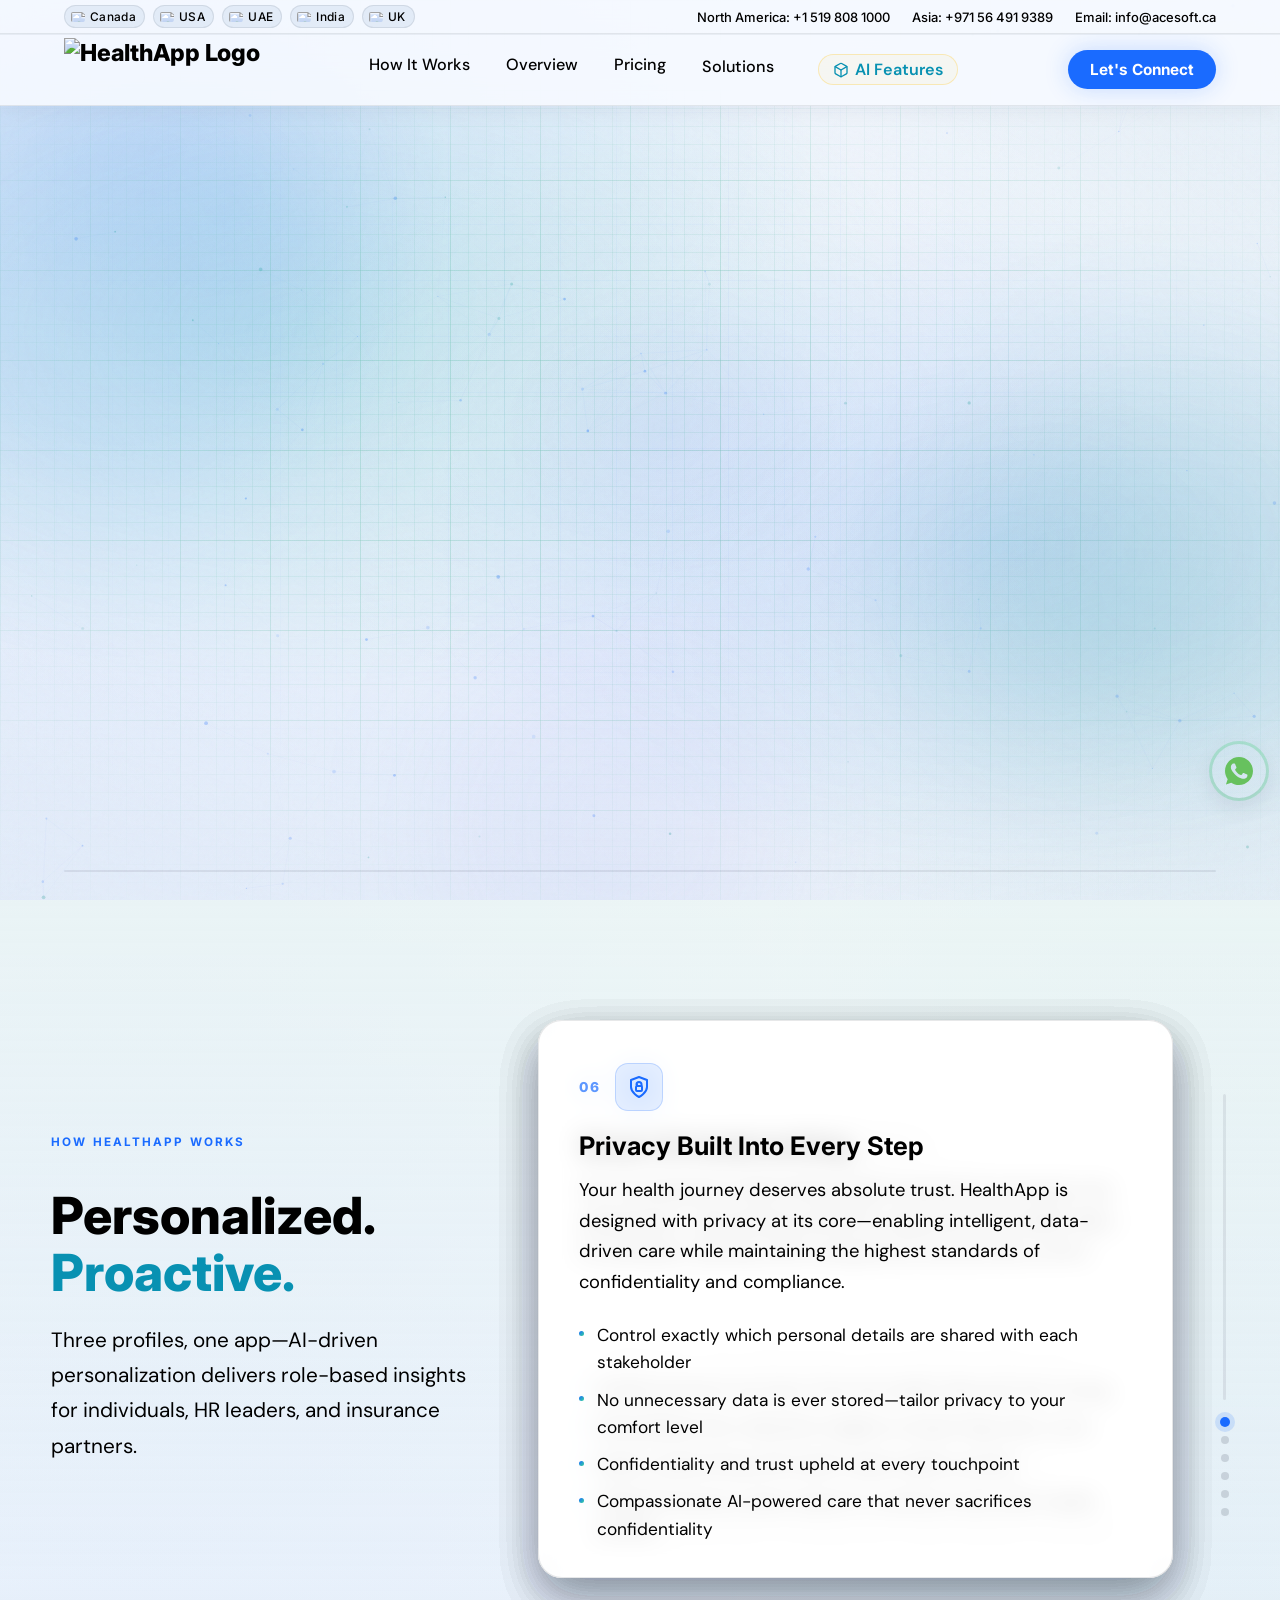
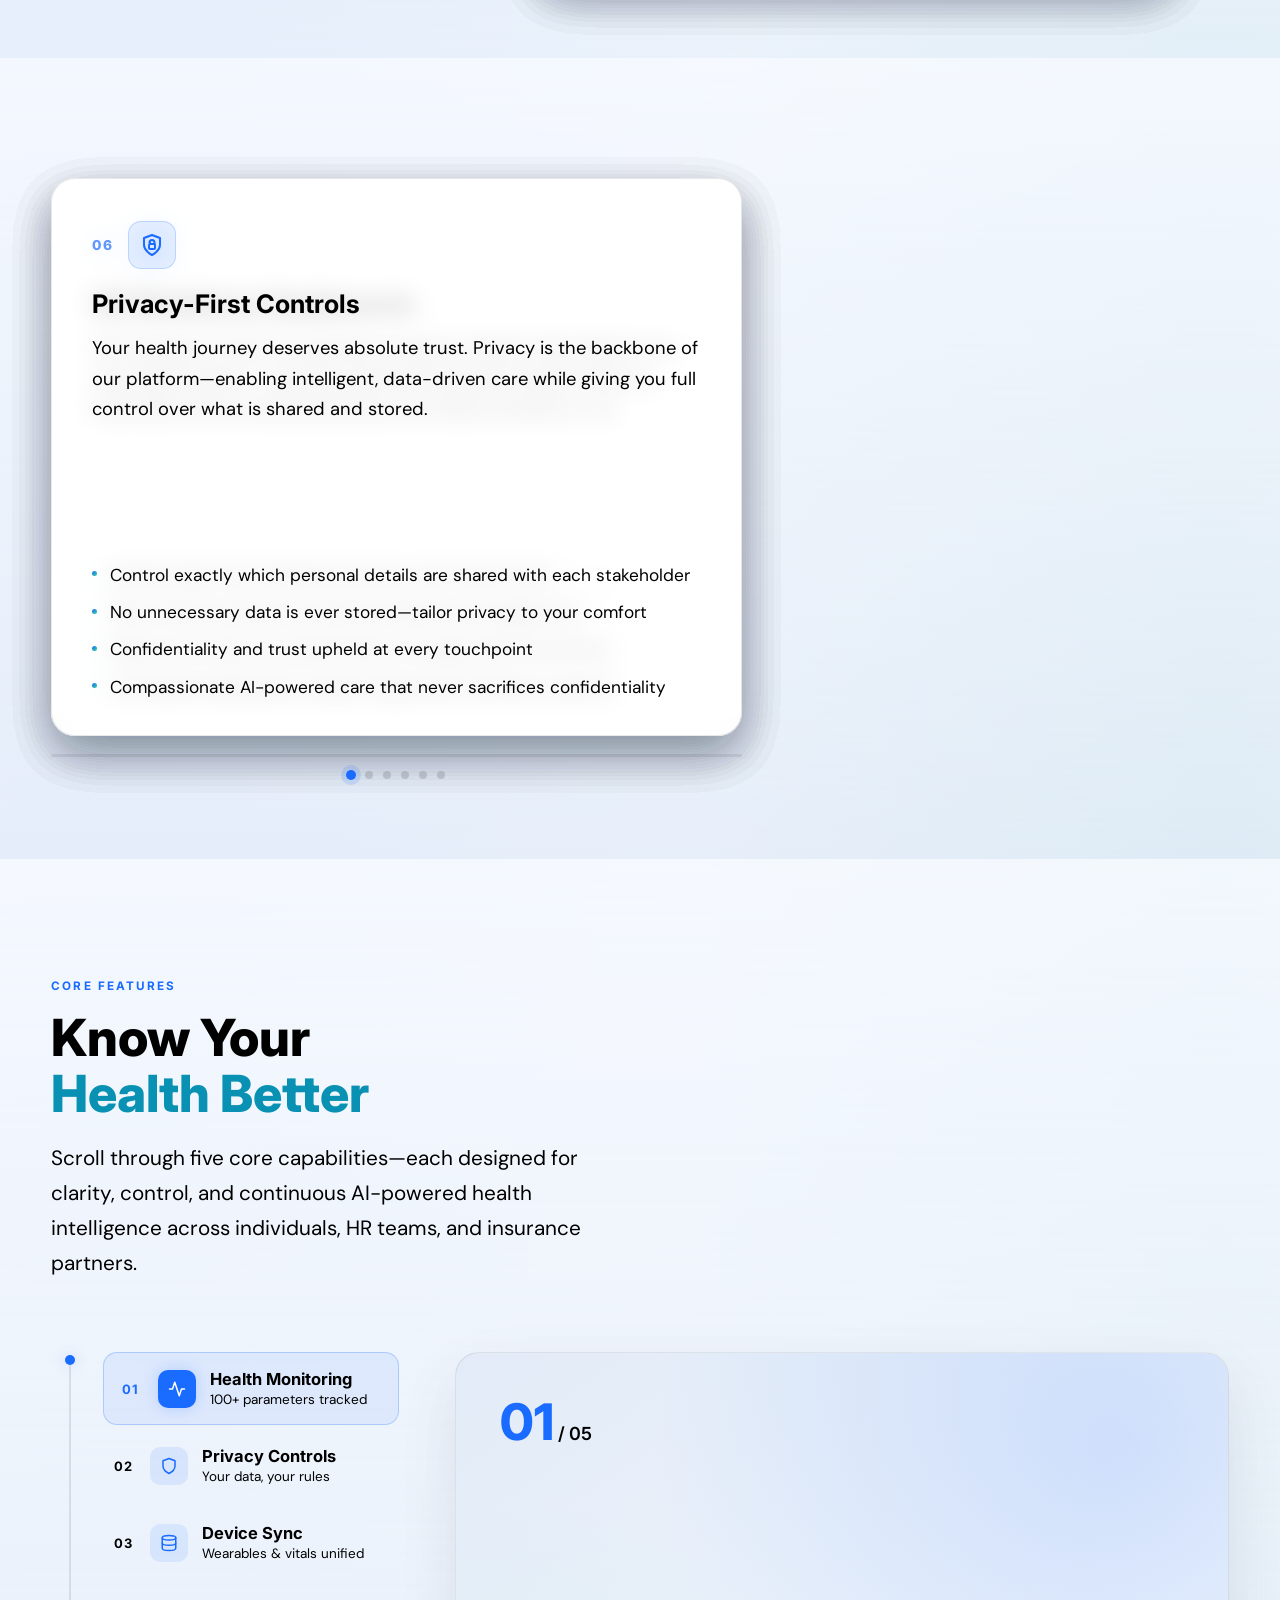
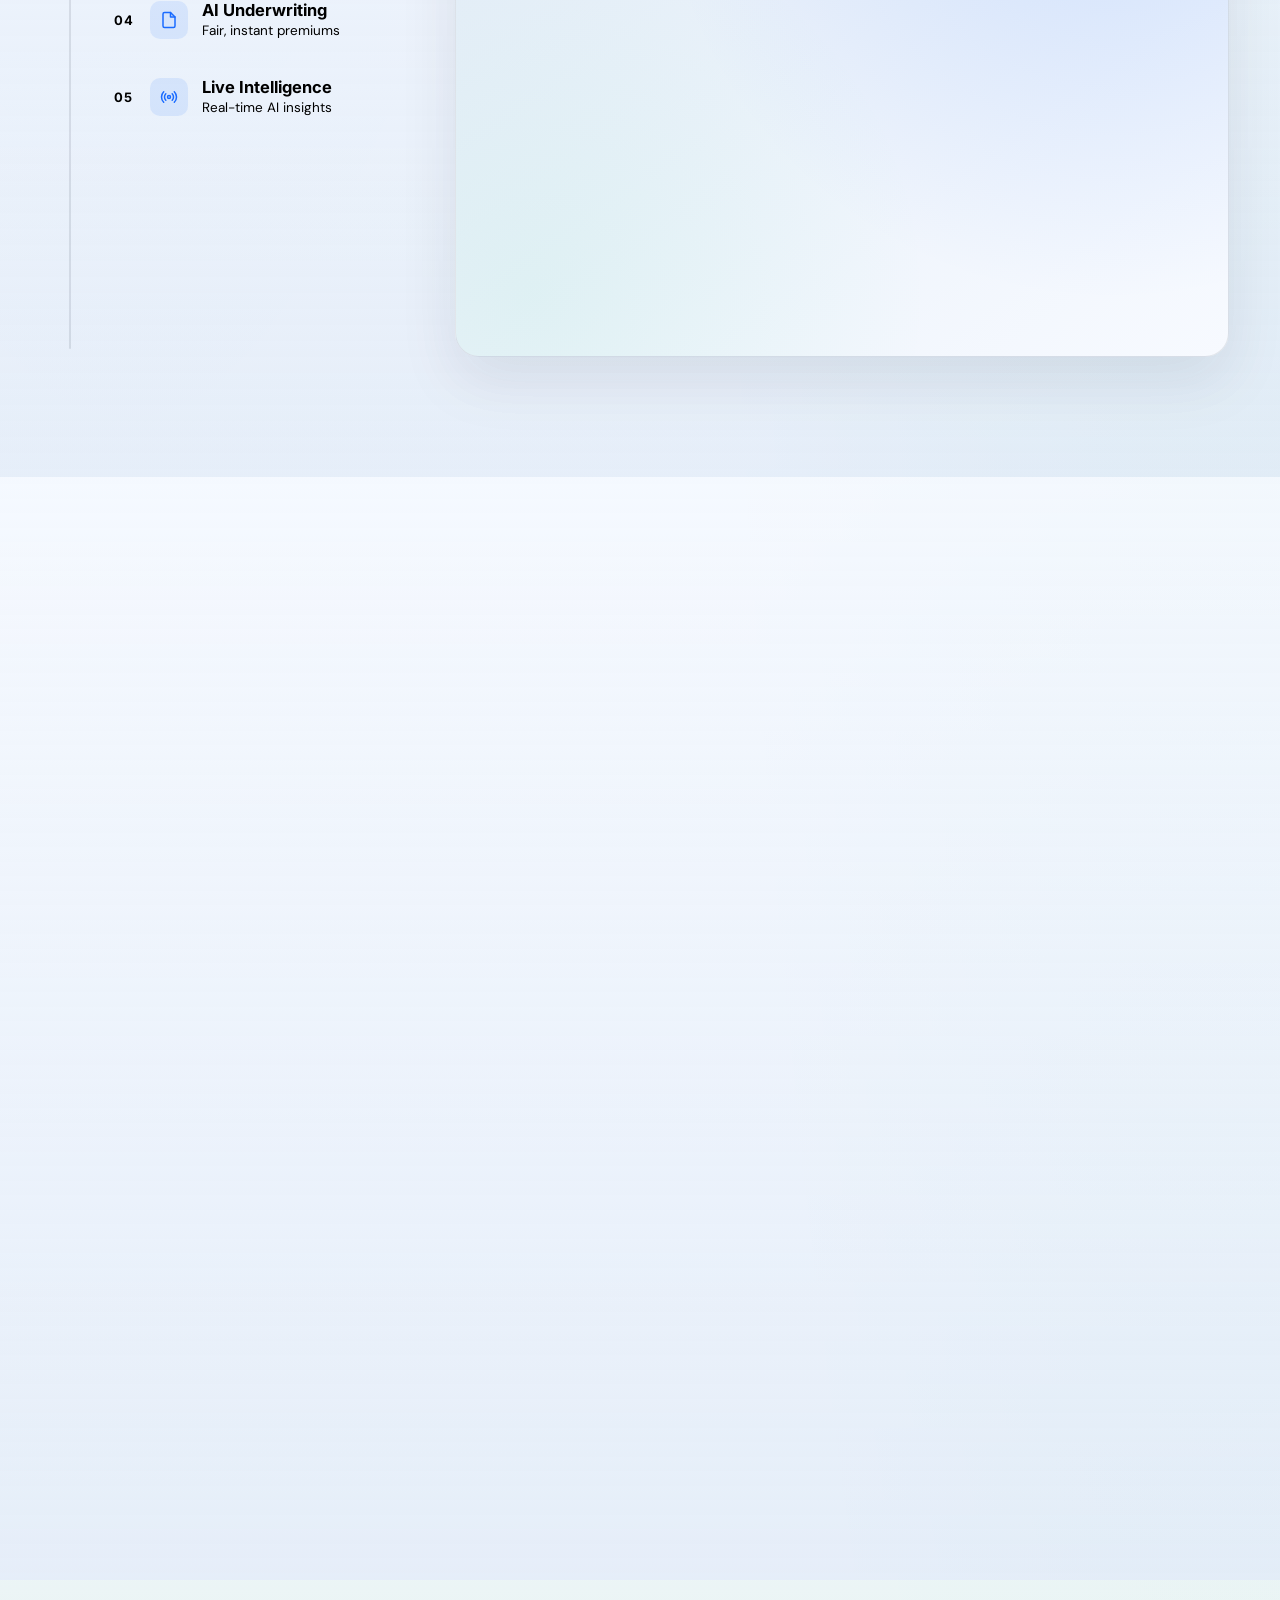
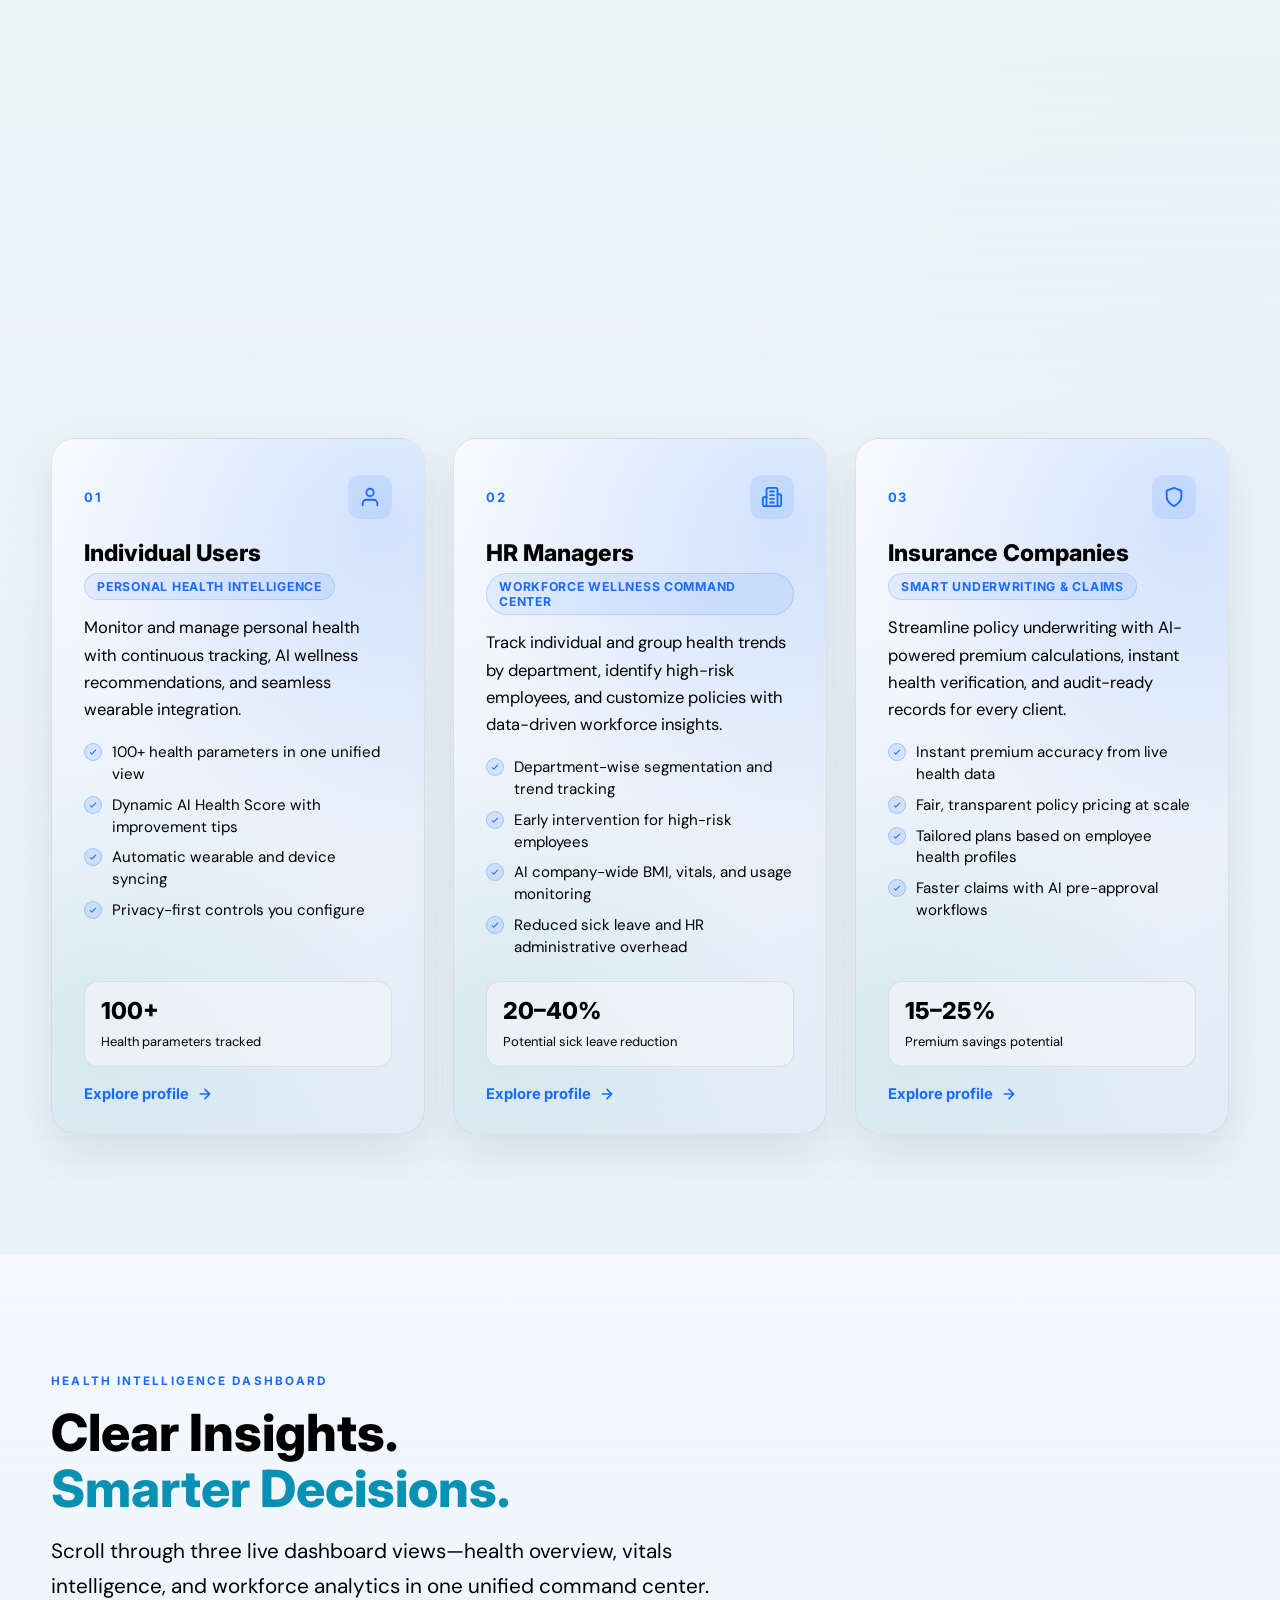
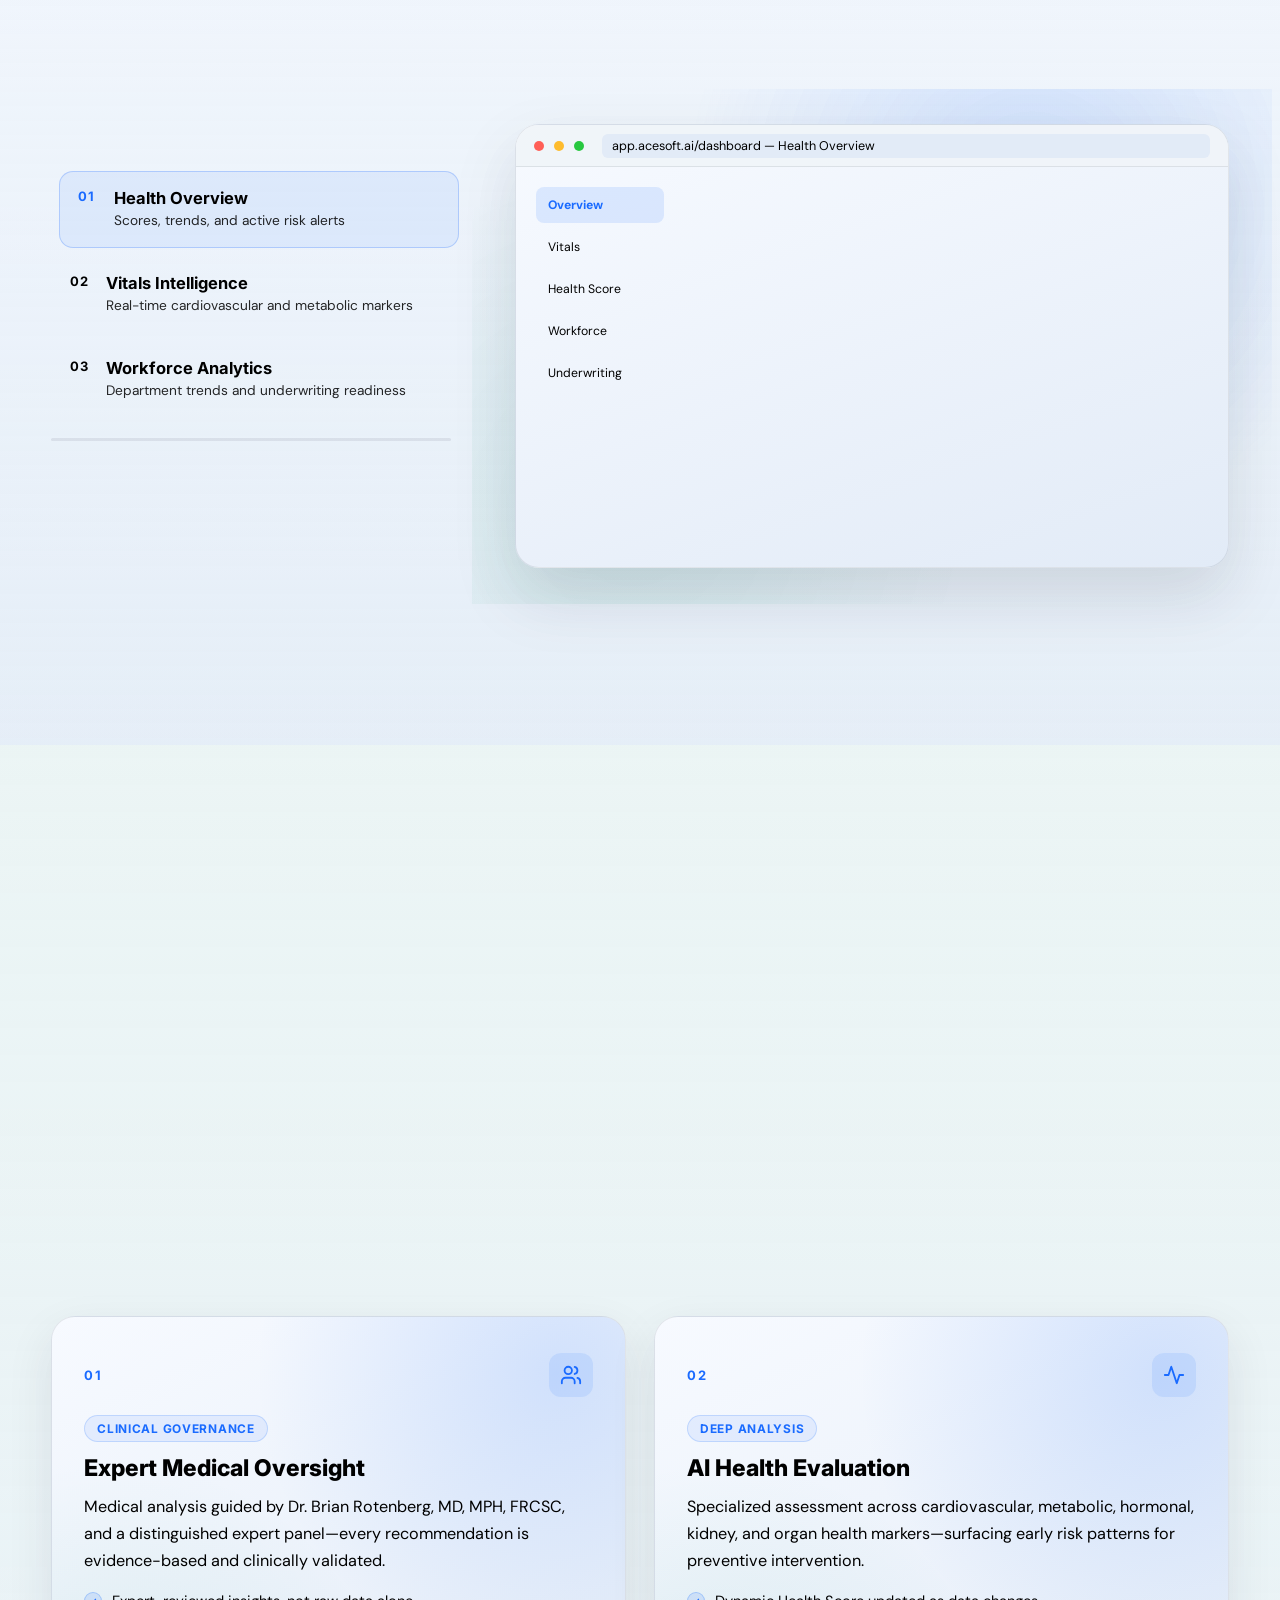
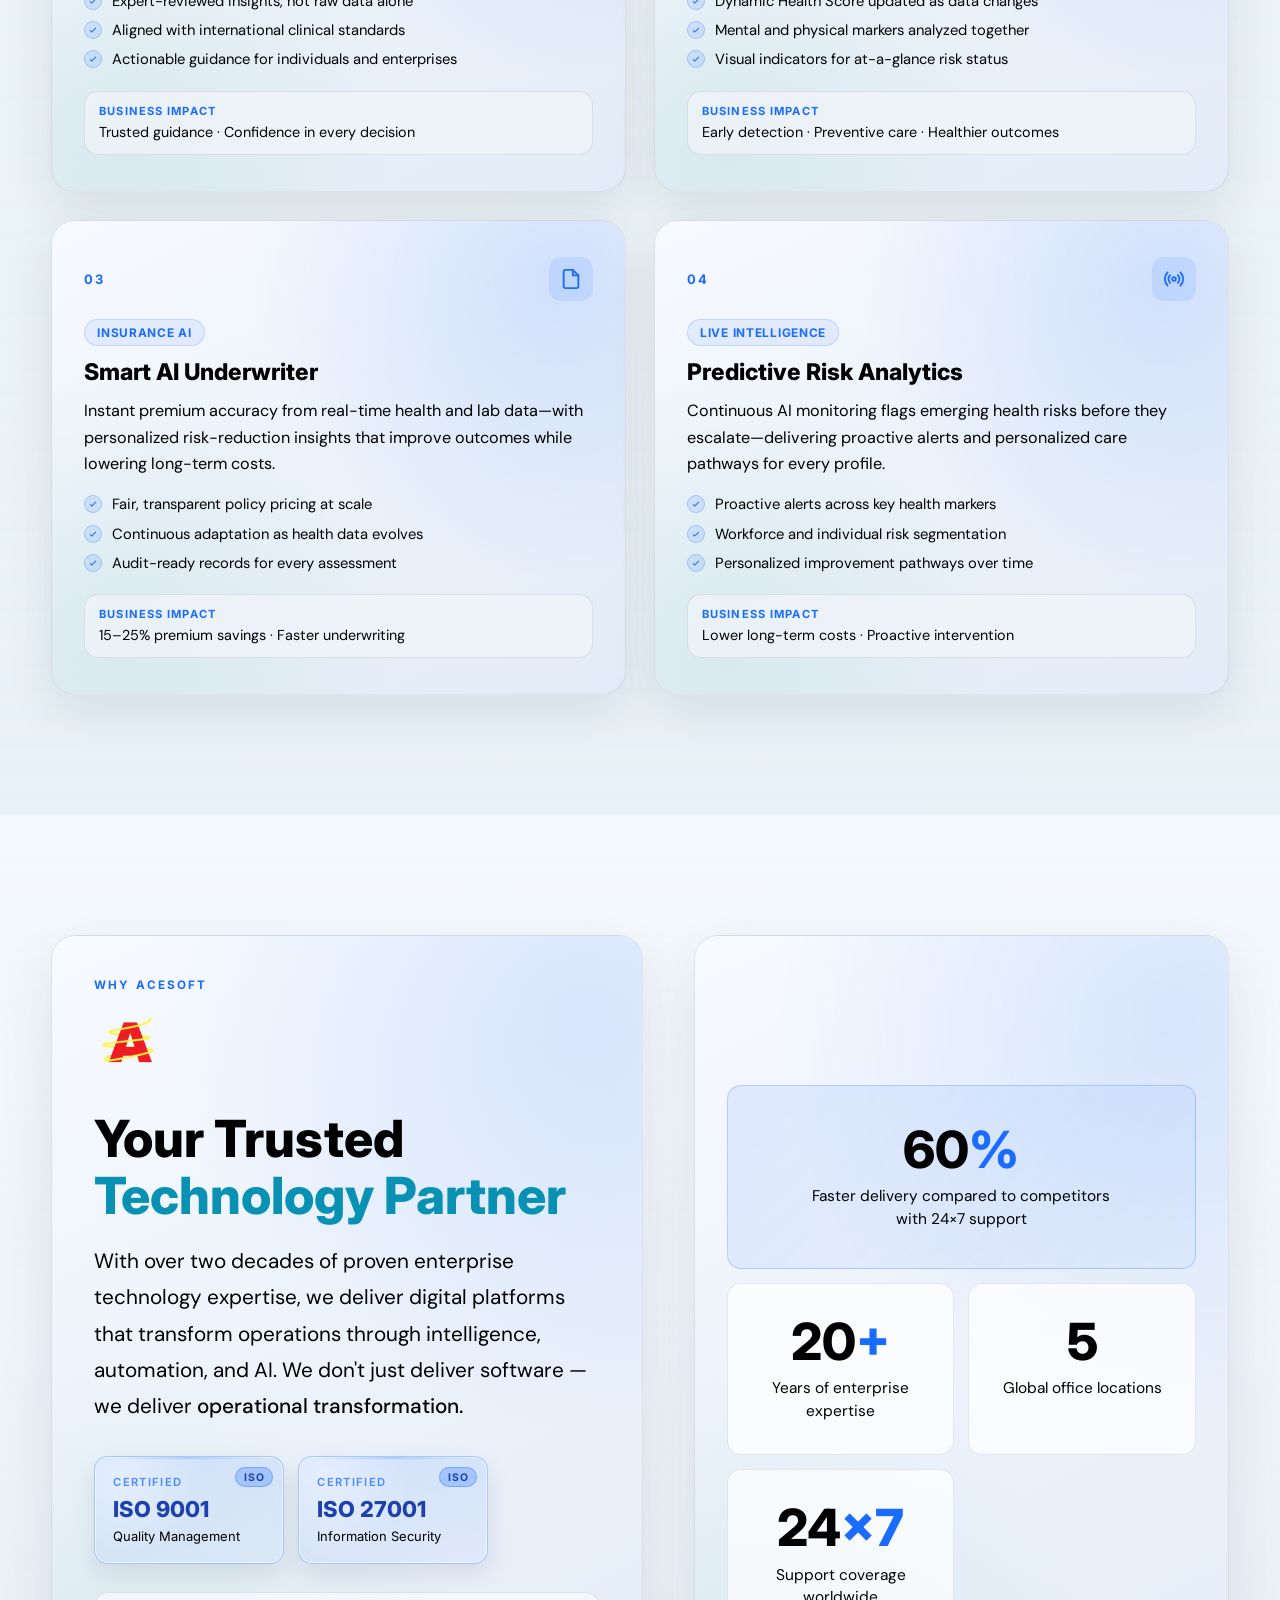
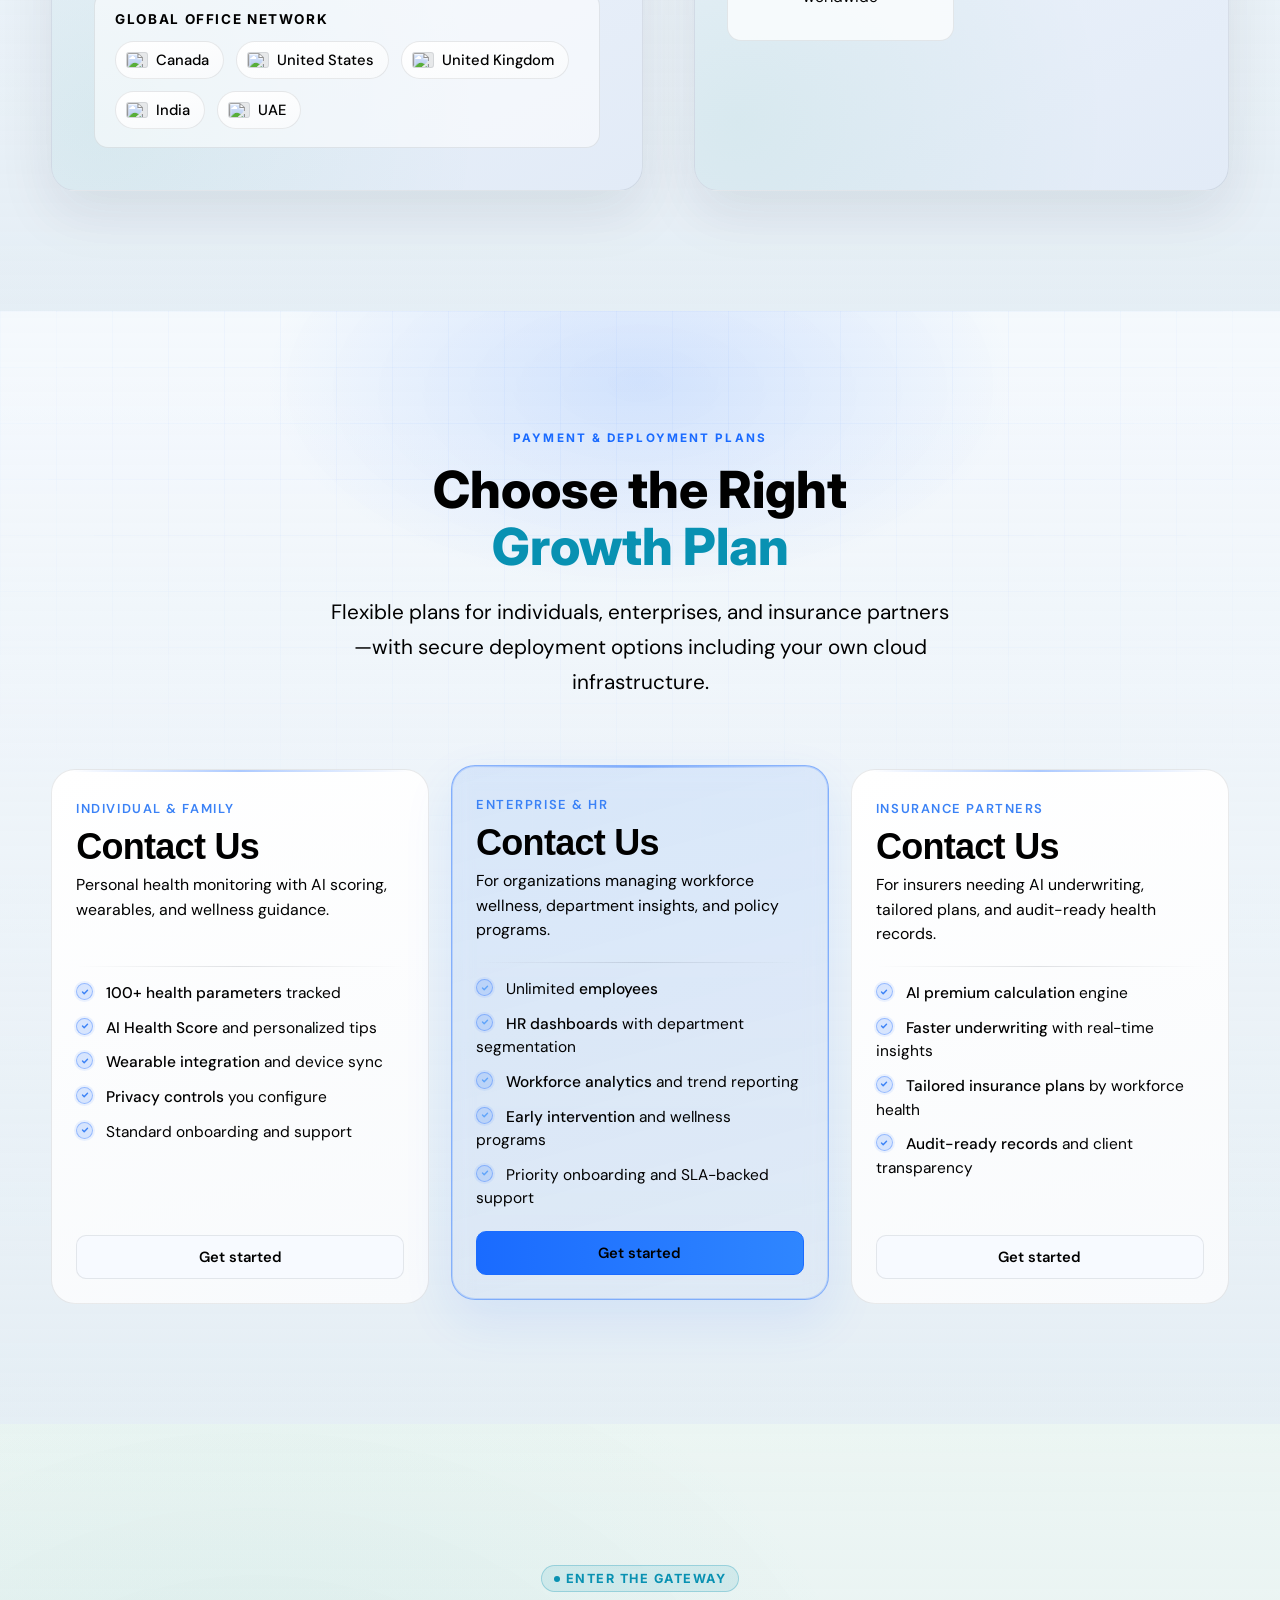
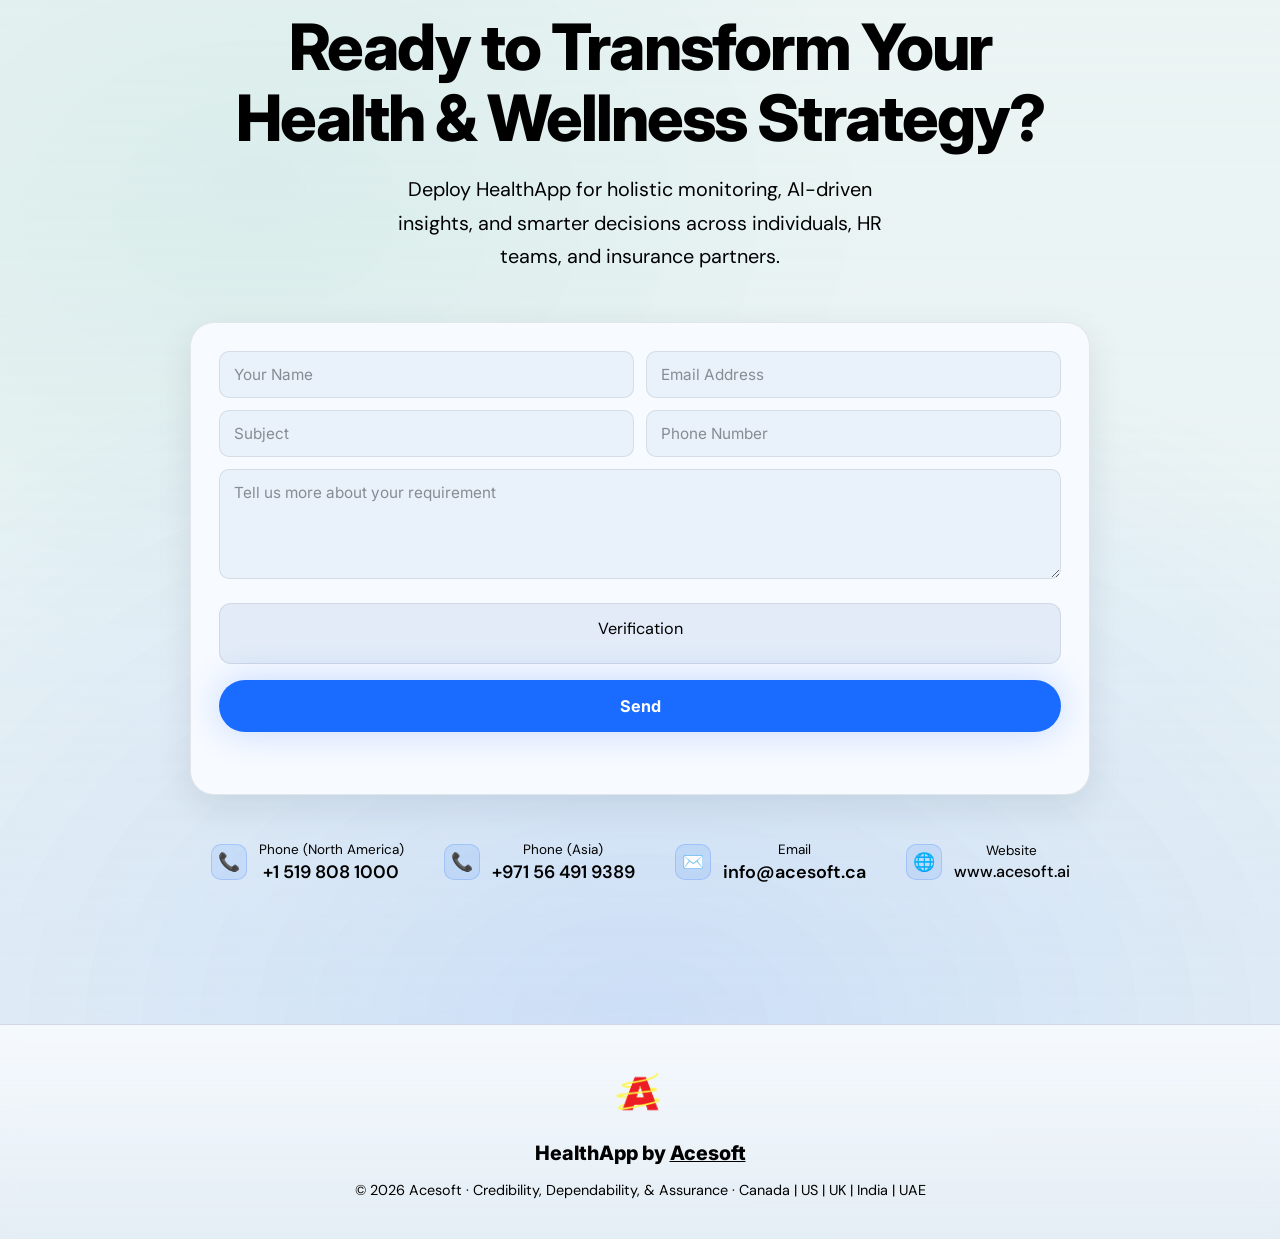
==== index.html @ 6895f34b "first push" ====
<!DOCTYPE html>
<html lang="en">

<head>
<meta name="viewport" content="width=device-width, initial-scale=1.0, maximum-scale=1.0, user-scalable=0">
<meta charset="utf-8">
    <title>HealthApp | AI-Powered Holistic Healthcare Platform</title>
    <meta name="description"
        content="HealthApp is an AI-powered holistic healthcare platform that tracks 100+ health factors, delivers personalized wellness insights, and supports individuals, HR teams, and insurance partners.">
    <meta name="keywords"
        content="HealthApp, AI health monitoring, workplace wellness, health score app, insurance underwriting AI, wearable health integration, HR health dashboards, holistic healthcare platform">
    <meta name="author" content="Acesoft">
    <meta name="robots" content="index, follow, max-image-preview:large, max-snippet:-1, max-video-preview:-1">
    <meta name="googlebot" content="index, follow">
    <meta name="application-name" content="HealthApp">
    <meta name="generator" content="Acesoft HealthApp Landing">
    <meta http-equiv="X-UA-Compatible" content="IE=edge">
    <meta name="referrer" content="strict-origin-when-cross-origin">
    <meta name="theme-color" content="#E9F1FB">
    <meta name="color-scheme" content="light">
    <meta name="apple-mobile-web-app-capable" content="yes">
    <meta name="apple-mobile-web-app-status-bar-style" content="default">
    <meta name="apple-mobile-web-app-title" content="HealthApp">

    <link rel="canonical" href="https://www.acesoft.ai">
    <link rel="alternate" hreflang="en-CA" href="https://www.acesoft.ai">
    <link rel="alternate" hreflang="en" href="https://www.acesoft.ai">
    <link rel="alternate" hreflang="x-default" href="https://www.acesoft.ai">
    <link rel="icon" href="./assets/healthapp.png" type="image/png">
    <link rel="shortcut icon" href="./assets/healthapp.png" type="image/png">

    <meta property="og:type" content="website">
    <meta property="og:title" content="HealthApp | Smarter Healthcare Powered by AI">
    <meta property="og:description"
        content="Innovative AI solutions for holistic healthcare—personal monitoring, workforce wellness, and intelligent insurance underwriting in one platform.">
    <meta property="og:url" content="https://www.acesoft.ai">
    <meta property="og:site_name" content="Acesoft">
    <meta property="og:locale" content="en_US">
    <meta property="og:image" content="https://www.acesoft.ai/assets/healthapp.png">
    <meta property="og:image:secure_url" content="https://www.acesoft.ai/assets/healthapp.png">
    <meta property="og:image:width" content="1200">
    <meta property="og:image:height" content="630">
    <meta property="og:image:alt" content="HealthApp - AI holistic healthcare by Acesoft">

    <meta name="twitter:card" content="summary_large_image">
    <meta name="twitter:title" content="HealthApp | Smarter Healthcare Powered by AI">
    <meta name="twitter:description"
        content="Track 100+ health factors, get AI health scores, and connect wearables for personalized wellness and smarter insurance insights.">
    <meta name="twitter:image" content="https://www.acesoft.ai/assets/healthapp.png">
    <meta name="twitter:image:alt" content="HealthApp - AI holistic healthcare by Acesoft">

    <script type="application/ld+json">
        {
            "@context": "https://schema.org",
            "@graph": [
                {
                    "@type": "Organization",
                    "@id": "https://www.acesoft.ai#organization",
                    "name": "Acesoft",
                    "url": "https://acesoft.ca/",
                    "logo": {
                        "@type": "ImageObject",
                        "url": "https://www.acesoft.ai/assets/healthapp.png"
                    },
                    "email": "info@acesoft.ca",
                    "telephone": "+1-519-808-1000",
                    "sameAs": [
                        "https://acesoft.ca/",
                        "https://www.acesoft.ai"
                    ]
                },
                {
                    "@type": "WebSite",
                    "@id": "https://www.acesoft.ai#website",
                    "url": "https://www.acesoft.ai",
                    "name": "Acesoft",
                    "publisher": {
                        "@id": "https://www.acesoft.ai#organization"
                    },
                    "inLanguage": "en"
                },
                {
                    "@type": "WebPage",
                    "@id": "https://www.acesoft.ai#webpage",
                    "url": "https://www.acesoft.ai",
                    "name": "HealthApp | AI-Powered Holistic Healthcare by Acesoft",
                    "description": "HealthApp is an AI-powered holistic healthcare platform for personal health monitoring, workforce wellness, and intelligent insurance underwriting.",
                    "isPartOf": {
                        "@id": "https://www.acesoft.ai#website"
                    },
                    "about": {
                        "@id": "https://www.acesoft.ai#HealthApp"
                    },
                    "primaryImageOfPage": {
                        "@type": "ImageObject",
                        "url": "https://www.acesoft.ai/assets/healthapp.png"
                    },
                    "inLanguage": "en"
                },
                {
                    "@type": "SoftwareApplication",
                    "@id": "https://www.acesoft.ai#HealthApp",
                    "name": "HealthApp",
                    "applicationCategory": "BusinessApplication",
                    "operatingSystem": "Web",
                    "description": "AI-powered holistic healthcare software with 100+ health parameters, AI health scoring, wearable integration, HR dashboards, and intelligent insurance underwriting.",
                    "url": "https://www.acesoft.ai",
                    "featureList": [
                        "100+ health parameters including vitals, lifestyle, and mental well-being",
                        "AI Health Score with personalized wellness recommendations",
                        "Smart AI underwriter for premium accuracy and risk reduction",
                        "HR dashboards with department-wise workforce health insights",
                        "Wearable and smart device integration",
                        "Privacy-first controls with configurable data sharing",
                        "Evidence-based medical analysis with expert oversight",
                        "Role-based access for individuals, HR managers, and insurance agents"
                    ],
                    "publisher": {
                        "@id": "https://www.acesoft.ai#organization"
                    },
                    "offers": {
                        "@type": "Offer",
                        "url": "https://www.acesoft.ai#pricing"
                    }
                },
                {
                    "@type": "Service",
                    "@id": "https://www.acesoft.ai#service",
                    "name": "Holistic health monitoring and AI-driven wellness",
                    "serviceType": "Digital Health and Workforce Wellness Services",
                    "provider": {
                        "@id": "https://www.acesoft.ai#organization"
                    },
                    "areaServed": [
                        {
                            "@type": "Country",
                            "name": "Canada"
                        },
                        {
                            "@type": "Country",
                            "name": "United States"
                        },
                        {
                            "@type": "Country",
                            "name": "United Arab Emirates"
                        },
                        {
                            "@type": "Country",
                            "name": "India"
                        },
                        {
                            "@type": "Country",
                            "name": "United Kingdom"
                        }
                    ]
                }
            ]
        }
    </script>
    <!-- Google tag (gtag.js) -->
<script async src="https://www.googletagmanager.com/gtag/js?id=G-P8JSS6WB04"></script>
<script>
  window.dataLayer = window.dataLayer || [];
  function gtag(){dataLayer.push(arguments);}
  gtag('js', new Date());

  gtag('config', 'G-P8JSS6WB04');
</script>
    <link rel="preconnect" href="https://fonts.googleapis.com">
    <link rel="preconnect" href="https://fonts.gstatic.com" crossorigin>
    <link
        href="https://fonts.googleapis.com/css2?family=Inter:wght@400;500;600;700;800&family=DM+Sans:ital,wght@0,300;0,400;0,500;1,300&display=swap"
        rel="stylesheet">

        <script src="https://www.google.com/recaptcha/api.js" async defer></script>
        <link rel="stylesheet" href="style.css">
    <script>document.documentElement.classList.add('js');</script>
</head>

<body>

    <!-- Canvas & ambient background -->
    <canvas id="bg"></canvas>
    <div class="site-ambient" aria-hidden="true">
        <span class="site-ambient__mesh"></span>
        <span class="site-ambient__grid"></span>
        <span class="site-ambient__orb site-ambient__orb--1"></span>
        <span class="site-ambient__orb site-ambient__orb--2"></span>
        <span class="site-ambient__orb site-ambient__orb--3"></span>
    </div>

    <!-- ─── Top Contact Bar ─────────────────────────────────────────────── -->
    <div class="top-contact-bar">
        <div class="top-contact-bar__inner">
            <div class="top-contact-bar__flags">
                <span class="top-contact-flag"><img src="https://flagcdn.com/w20/ca.png" alt="Canada flag"> Canada</span>
                <span class="top-contact-flag"><img src="https://flagcdn.com/w20/us.png" alt="USA flag"> USA</span>
                <span class="top-contact-flag"><img src="https://flagcdn.com/w20/ae.png" alt="UAE flag"> UAE</span>
                <span class="top-contact-flag"><img src="https://flagcdn.com/w20/in.png" alt="India flag"> India</span>
                <span class="top-contact-flag"><img src="https://flagcdn.com/w20/gb.png" alt="United Kingdom flag"> UK</span>
            </div>
            <div class="top-contact-bar__contacts">
                <span>North America: +1 519 808 1000</span>

                <span>Asia: +971 56 491 9389</span>
                <span>Email: info@acesoft.ca</span>
            </div>
        </div>
    </div>

    <!-- ─── Nav ───────────────────────────────────────────────────────────── -->
    <nav class="nav">
        <div class="nav__logo">
            <!-- <a href="https:////acesoft.ca/" target="_blank" rel="noopener noreferrer"> -->
                <img src="assets/healthapp.png" alt="HealthApp Logo"
                    style="height: 64px; width: auto; object-fit: contain;" />
            <!-- </a> -->
        </div>
        <button type="button" class="nav__toggle" aria-expanded="false" aria-controls="primaryNav" aria-label="Toggle navigation">
            <span></span>
            <span></span>
            <span></span>
        </button>
        <div class="nav__links" id="primaryNav">
            <a href="#solve">How It Works</a>
            <a href="#features"> Overview</a>
            <a href="#pricing">Pricing</a>
            <div class="nav__dropdown">
                <button type="button" class="nav__dropdown-toggle" aria-haspopup="true" aria-expanded="false">
                    Solutions
                </button>
                <div class="nav__dropdown-menu" role="menu">
                    <a href="industry-individual-users.html" role="menuitem">Individual Users</a>
                    <a href="industry-hr-managers.html" role="menuitem">HR Managers</a>
                    <a href="industry-insurance-companies.html" role="menuitem">Insurance Companies</a>
                </div>
            </div>
            <a href="#ai" class="nav__ai-btn">
                <svg viewBox="0 0 24 24" width="16" height="16" fill="none" stroke="var(--gold)" stroke-width="2" stroke-linecap="round" stroke-linejoin="round"><path d="M21 16V8a2 2 0 0 0-1-1.73l-7-4a2 2 0 0 0-2 0l-7 4A2 2 0 0 0 3 8v8a2 2 0 0 0 1 1.73l7 4a2 2 0 0 0 2 0l7-4A2 2 0 0 0 21 16z"></path><polyline points="3.27 6.96 12 12.01 20.73 6.96"></polyline><line x1="12" y1="22.08" x2="12" y2="12"></line></svg>
                AI Features
            </a>
        </div>
        <button class="nav__cta" onclick="document.getElementById('cta').scrollIntoView({behavior:'smooth'})">Let's
            Connect</button>
    </nav>

    <!-- ─── Hero ──────────────────────────────────────────────────────────── -->
    <section id="hero" class="hero-section" data-hero-pin>
        <div class="hero__bg-wrap" aria-hidden="true" data-hero-bg>
            <canvas id="hero-bg-canvas"></canvas>
            <div class="hero__bg-glow" data-hero-glow></div>
            <div class="hero__bg-ecg-grid" data-hero-grid></div>
            <div class="hero__bg-vignette" data-hero-vignette></div>
            <div class="hero__bg-noise"></div>
        </div>

        <div class="hero__scroll-progress" aria-hidden="true">
            <span class="hero__scroll-progress-bar" data-hero-progress></span>
        </div>

        <div class="container hero__container hero__container--center">
            <div class="hero__center" data-hero-content>
                <div class="hero__parallax" data-hero-parallax>
                <div class="hero__eyebrow-v2 hero__eyebrow-v2--center" data-hero-animate>
                    <span class="hero__eyebrow-brand">HealthApp</span>
                    <span class="hero__eyebrow-line" data-hero-line></span>
                    <span class="hero__eyebrow-tag">Wellness in Sync</span>
                </div>

                <h1 class="hero__title hero__title--center" data-hero-title>
                    <span class="hero__title-line" aria-hidden="true">
                        <span class="hero__word hero__title-lead" data-hero-word>Smarter</span>
                        <span class="hero__word" data-hero-word>Healthcare</span>
                    </span>
                    <span class="hero__title-line hero__title-line--gradient" aria-hidden="true">
                        <span class="hero__word hero__title-gradient" data-hero-word>Powered</span>
                        <span class="hero__word hero__title-gradient" data-hero-word>by</span>
                        <span class="hero__word hero__title-gradient" data-hero-word>AI</span>
                    </span>
                    <span class="sr-only">Smarter Healthcare Powered by AI</span>
                </h1>

                <p class="hero__subtitle hero__subtitle--center" data-hero-animate>
                    Track 100+ health factors, generate AI health scores, and deliver personalized care for
                    individuals, HR teams, and insurance partners—all in one ecosystem.
                </p>

                <div class="hero__metrics hero__metrics--center">
                    <div class="hero-metric" data-hero-metric>
                        <span class="hero-metric__value" data-count="100">100+</span>
                        <span class="hero-metric__label">Health Parameters</span>
                    </div>
                    <div class="hero-metric" data-hero-metric>
                        <span class="hero-metric__value">AI</span>
                        <span class="hero-metric__label">Health Score</span>
                    </div>
                    <div class="hero-metric" data-hero-metric>
                        <span class="hero-metric__value" id="heroBpm">72</span>
                        <span class="hero-metric__label">BPM Live</span>
                    </div>
                </div>

                <div class="hero__actions hero__actions--center">
                    <button class="btn-primary btn-shine" data-hero-cta
                        onclick="window.open('HealthApp.pdf','_blank')">
                        View Brochure
                        <svg width="16" height="16" viewBox="0 0 24 24" fill="none" stroke="currentColor" stroke-width="2.5">
                            <path d="M5 12h14M12 5l7 7-7 7" />
                        </svg>
                    </button>
                    <button class="btn-ghost btn-ghost--v2" data-hero-cta
                        onclick="window.open('https://drive.google.com/file/d/1VwF0CaOZejGkcMJqhL-NMcZHnC-nKyL8/view?usp=sharing','_blank')">
                        <svg width="15" height="15" viewBox="0 0 24 24" fill="none" stroke="currentColor" stroke-width="2">
                            <circle cx="12" cy="12" r="10" />
                            <path d="M10 8l6 4-6 4V8z" />
                        </svg>
                        Watch Video
                    </button>
                </div>

                <div class="hero__profiles hero__profiles--center" data-hero-animate>
                    <span class="hero__profiles-label">Built for</span>
                    <span class="hero-profile-pill" data-hero-pill><span>👤</span> Individuals</span>
                    <span class="hero-profile-pill" data-hero-pill><span>🏢</span> HR Managers</span>
                    <span class="hero-profile-pill" data-hero-pill><span>🛡️</span> Insurance</span>
                </div>

                <p class="hero__interact-hint" data-hero-animate>
                    <span class="hero__interact-dot"></span>
                    Move to shape the vitals flow · Click to send a pulse through the trace
                </p>
                </div>
            </div>
        </div>

        <div class="hero__scroll-cue" aria-hidden="true" data-hero-scroll-cue>
            <span class="hero__scroll-cue-text">Explore</span>
            <span class="hero__scroll-cue-track">
                <span class="hero__scroll-cue-dot"></span>
            </span>
        </div>
    </section>

    <!-- ─── Ticker ─────────────────────────────────────────────────────────── -->
    <!-- <div class="ticker-wrap">
        <div class="ticker" id="ticker">
            <div class="ticker__item">
                <img src="assets/clientlogo/docusign.png" alt="DocuSign" class="ticker__logo">
            </div>
            <div class="ticker__item">
                <img src="assets/clientlogo/honeywell.png" alt="Honeywell" class="ticker__logo">
            </div>
            <div class="ticker__item">
                <img src="assets/clientlogo/pointmobile.png" alt="Point Mobile" class="ticker__logo">
            </div>
            <div class="ticker__item">
                <img src="assets/clientlogo/Signeasy.png" alt="SignEasy" class="ticker__logo">
            </div>
            <div class="ticker__item">
                <img src="assets/clientlogo/zebra1.png" alt="Zebra" class="ticker__logo">
            </div>
            <div class="ticker__item">
                <img src="assets/clientlogo/docusign.png" alt="DocuSign" class="ticker__logo">
            </div>
            <div class="ticker__item">
                <img src="assets/clientlogo/honeywell.png" alt="Honeywell" class="ticker__logo">
            </div>
            <div class="ticker__item">
                <img src="assets/clientlogo/pointmobile.png" alt="Point Mobile" class="ticker__logo">
            </div>
            <div class="ticker__item">
                <img src="assets/clientlogo/Signeasy.png" alt="SignEasy" class="ticker__logo">
            </div>
            <div class="ticker__item">
                <img src="assets/clientlogo/zebra1.png" alt="Zebra" class="ticker__logo">
            </div>
            <div class="ticker__item">
                <img src="assets/clientlogo/docusign.png" alt="DocuSign" class="ticker__logo">
            </div>
            <div class="ticker__item">
                <img src="assets/clientlogo/honeywell.png" alt="Honeywell" class="ticker__logo">
            </div>
            <div class="ticker__item">
                <img src="assets/clientlogo/pointmobile.png" alt="Point Mobile" class="ticker__logo">
            </div>
            <div class="ticker__item">
                <img src="assets/clientlogo/Signeasy.png" alt="SignEasy" class="ticker__logo">
            </div>
            <div class="ticker__item">
                <img src="assets/clientlogo/docusign.png" alt="DocuSign" class="ticker__logo">
            </div>
            <div class="ticker__item">
                <img src="assets/clientlogo/honeywell.png" alt="Honeywell" class="ticker__logo">
            </div>
            <div class="ticker__item">
                <img src="assets/clientlogo/pointmobile.png" alt="Point Mobile" class="ticker__logo">
            </div>
            <div class="ticker__item">
                <img src="assets/clientlogo/Signeasy.png" alt="SignEasy" class="ticker__logo">
            </div>
            <div class="ticker__item">
                <img src="assets/clientlogo/zebra1.png" alt="Zebra" class="ticker__logo">
            </div>
        </div>
    </div> -->

    <!-- ─── How It Solves ─────────────────────────────────────────────────── -->
    <section id="solve">
        <div class="container">
            <div class="solve__layout" data-solve-layout>
                <div class="solve__header reveal" data-solve-header>
                    <span class="section-label">How HealthApp Works</span>
                    <h2 class="h2">Personalized.<br><em>Proactive.</em></h2>
                    <p class="body-text">Three profiles, one app—AI-driven personalization delivers role-based insights for
                        individuals, HR leaders, and insurance partners.</p>
                </div>

                <div class="solve__stack" data-solve-stack>
                <div class="solve__stack-pin" data-solve-pin>
                    <div class="solve__stack-track" data-solve-track>
                        <article class="solve-item" data-solve-card>
                            <div class="solve-item__top">
                                <div class="solve-item__num">01</div>
                                <div class="solve-item__icon">
                                    <svg viewBox="0 0 24 24" aria-hidden="true"><rect x="5" y="2" width="14" height="20" rx="2"/><path d="M12 18h.01"/><path d="M8 7h8"/><path d="M8 11h8"/></svg>
                                </div>
                            </div>
                            <div class="solve-item__title">Connect Your Health Ecosystem</div>
                            <p class="solve-item__text">Seamlessly integrate health and fitness data from leading smart devices and wearables. HealthApp consolidates activity, vitals, labs, and wellness metrics into one secure, intelligent dashboard.</p>
                            <ul class="solve-item__points">
                                <li>Unified health tracking—one app for all your data, simple and centralized</li>
                                <li>Effortless automation with automatic syncing—no manual data entry</li>
                                <li>Real-time vitals from wearables alongside lifestyle and lab inputs</li>
                                <li>Enterprise-grade security keeps every record protected and confidential</li>
                            </ul>
                            <div class="solve-item__bar" data-solve-bar></div>
                        </article>
                        <article class="solve-item" data-solve-card>
                            <div class="solve-item__top">
                                <div class="solve-item__num">02</div>
                                <div class="solve-item__icon">
                                    <svg viewBox="0 0 24 24" aria-hidden="true"><path d="M12 2a7 7 0 0 1 7 7c0 2.38-1.19 4.47-3 5.74V17a2 2 0 0 1-2 2h-4a2 2 0 0 1-2-2v-2.26C6.19 13.47 5 11.38 5 9a7 7 0 0 1 7-7z"/><path d="M9 21h6"/><path d="M10 9h.01"/><path d="M14 9h.01"/></svg>
                                </div>
                            </div>
                            <div class="solve-item__title">AI-Powered Health Analysis</div>
                            <p class="solve-item__text">Our system tracks 100+ health factors—including vital signs, lifestyle habits, and mental well-being. Advanced AI analyzes the data to generate a dynamic Health Score and categorize users for continuous improvement.</p>
                            <ul class="solve-item__points">
                                <li>Cardiovascular, metabolic, hormonal, and kidney health markers analyzed</li>
                                <li>Real-time insights into blood pressure, pulse, cholesterol, glucose, and BMI</li>
                                <li>AI Health Score with dynamic updates as your data changes</li>
                                <li>Mental health tracking alongside physical vitals for true 360° analysis</li>
                            </ul>
                            <div class="solve-item__bar" data-solve-bar></div>
                        </article>
                        <article class="solve-item" data-solve-card>
                            <div class="solve-item__top">
                                <div class="solve-item__num">03</div>
                                <div class="solve-item__icon">
                                    <svg viewBox="0 0 24 24" aria-hidden="true"><path d="M22 12h-4l-3 9L9 3l-3 9H2"/></svg>
                                </div>
                            </div>
                            <div class="solve-item__title">Expert-Guided Personalized Care</div>
                            <p class="solve-item__text">Medical analysis is guided by a distinguished panel led by Dr. Brian Rotenberg, MD, MPH, FRCSC—ensuring every insight is evidence-based, clinically validated, and aligned with international standards.</p>
                            <ul class="solve-item__points">
                                <li>Personalized tips for lifestyle, wellness, and long-term well-being</li>
                                <li>Actionable, expert-reviewed recommendations—not just raw numbers</li>
                                <li>Proactive illness prevention to reduce medical costs over time</li>
                                <li>Stay motivated with continuous, AI-driven improvement guidance</li>
                            </ul>
                            <div class="solve-item__bar" data-solve-bar></div>
                        </article>
                        <article class="solve-item" data-solve-card>
                            <div class="solve-item__top">
                                <div class="solve-item__num">04</div>
                                <div class="solve-item__icon">
                                    <svg viewBox="0 0 24 24" aria-hidden="true"><path d="M6 22V4a2 2 0 0 1 2-2h8a2 2 0 0 1 2 2v18Z"/><path d="M6 12H4a2 2 0 0 0-2 2v6a2 2 0 0 0 2 2h2"/><path d="M18 9h2a2 2 0 0 1 2 2v9a2 2 0 0 1-2 2h-2"/><path d="M10 6h4"/><path d="M10 10h4"/><path d="M10 14h4"/><path d="M10 18h4"/></svg>
                                </div>
                            </div>
                            <div class="solve-item__title">Workforce &amp; HR Intelligence</div>
                            <p class="solve-item__text">HR managers gain centralized dashboards with AI-powered company insights—track workforce health trends by department or employee and build data-driven wellness policies.</p>
                            <ul class="solve-item__points">
                                <li>Department-wise segmentation and individual health trend tracking</li>
                                <li>Identify high-risk employees and key cost drivers early</li>
                                <li>Reduce sick leave and absenteeism through preventive intervention</li>
                                <li>Cut HR administrative overhead with unified wellness monitoring</li>
                            </ul>
                            <div class="solve-item__bar" data-solve-bar></div>
                        </article>
                        <article class="solve-item" data-solve-card>
                            <div class="solve-item__top">
                                <div class="solve-item__num">05</div>
                                <div class="solve-item__icon">
                                    <svg viewBox="0 0 24 24" aria-hidden="true"><path d="M14 2H6a2 2 0 0 0-2 2v16a2 2 0 0 0 2 2h12a2 2 0 0 0 2-2V8z"/><polyline points="14 2 14 8 20 8"/><line x1="16" y1="13" x2="8" y2="13"/><line x1="16" y1="17" x2="8" y2="17"/></svg>
                                </div>
                            </div>
                            <div class="solve-item__title">Smart AI Underwriting</div>
                            <p class="solve-item__text">Our AI-powered underwriting engine transforms insurance risk assessment—calculating premiums using real-time health data for precision, fairness, and transparency across every policy.</p>
                            <ul class="solve-item__points">
                                <li>Instant premium accuracy from live health data and risk scoring</li>
                                <li>Personalized risk-reduction insights to lower long-term costs</li>
                                <li>Faster underwriting with audit-ready health records</li>
                                <li>Tailored insurance plans based on workforce and client health profiles</li>
                            </ul>
                            <div class="solve-item__bar" data-solve-bar></div>
                        </article>
                        <article class="solve-item" data-solve-card>
                            <div class="solve-item__top">
                                <div class="solve-item__num">06</div>
                                <div class="solve-item__icon">
                                    <svg viewBox="0 0 24 24" aria-hidden="true"><path d="M12 22s8-4 8-10V5l-8-3-8 3v7c0 6 8 10 8 10z"/><path d="M9.5 9.5a2.5 2.5 0 0 1 5 0V11H10V9.5z"/><rect x="9" y="11" width="6" height="5" rx="1"/></svg>
                                </div>
                            </div>
                            <div class="solve-item__title">Privacy Built Into Every Step</div>
                            <p class="solve-item__text">Your health journey deserves absolute trust. HealthApp is designed with privacy at its core—enabling intelligent, data-driven care while maintaining the highest standards of confidentiality and compliance.</p>
                            <ul class="solve-item__points">
                                <li>Control exactly which personal details are shared with each stakeholder</li>
                                <li>No unnecessary data is ever stored—tailor privacy to your comfort level</li>
                                <li>Confidentiality and trust upheld at every touchpoint</li>
                                <li>Compassionate AI-powered care that never sacrifices confidentiality</li>
                            </ul>
                            <div class="solve-item__bar" data-solve-bar></div>
                        </article>
                    </div>

                    <div class="solve__stack-ui" aria-hidden="true">
                        <div class="solve__stack-progress">
                            <span class="solve__stack-progress-fill" data-solve-progress></span>
                        </div>
                        <div class="solve__stack-dots" data-solve-dots>
                            <span class="solve__stack-dot is-active" data-solve-dot></span>
                            <span class="solve__stack-dot" data-solve-dot></span>
                            <span class="solve__stack-dot" data-solve-dot></span>
                            <span class="solve__stack-dot" data-solve-dot></span>
                            <span class="solve__stack-dot" data-solve-dot></span>
                            <span class="solve__stack-dot" data-solve-dot></span>
                        </div>
                    </div>
                </div>
            </div>
            </div>
        </div>
    </section>

    <!-- ─── Key Features ─────────────────────────────────────────────────── -->
    <section id="key-features">
        <div class="container">
            <div class="key-features__layout" data-kf-layout>
                <div class="key-features__stack" data-kf-stack>
                    <div class="key-features__stack-pin" data-kf-pin>
                        <div class="key-features__stack-track" data-kf-track>
                            <article class="kf-item" data-kf-card>
                                <div class="kf-item__top">
                                    <div class="kf-item__num">01</div>
                                    <div class="kf-item__icon">
                                        <svg viewBox="0 0 24 24" aria-hidden="true"><path d="M22 12h-4l-3 9L9 3l-3 9H2"/></svg>
                                    </div>
                                </div>
                                <div class="kf-item__title">100+ Health Parameters</div>
                                <p class="kf-item__text">Our system tracks over 100 health factors—including vital signs, lifestyle habits, mental well-being, and lab markers—delivering real-time insights into your overall health in one intelligent dashboard.</p>
                                <ul class="kf-item__points">
                                    <li>Cardiovascular, metabolic, hormonal, and kidney health markers analyzed</li>
                                    <li>Mental health tracking alongside physical vitals for 360° analysis</li>
                                    <li>Monitor blood pressure, pulse, cholesterol, glucose, BMI, and more</li>
                                    <li>Care beyond numbers with continuous, holistic health visibility</li>
                                </ul>
                                <div class="kf-item__bar" data-kf-bar></div>
                            </article>
                            <article class="kf-item" data-kf-card>
                                <div class="kf-item__top">
                                    <div class="kf-item__num">02</div>
                                    <div class="kf-item__icon">
                                        <svg viewBox="0 0 24 24" aria-hidden="true"><path d="M12 2a7 7 0 0 1 7 7c0 2.38-1.19 4.47-3 5.74V17a2 2 0 0 1-2 2h-4a2 2 0 0 1-2-2v-2.26C6.19 13.47 5 11.38 5 9a7 7 0 0 1 7-7z"/><path d="M9 21h6"/></svg>
                                    </div>
                                </div>
                                <div class="kf-item__title">AI Health Score</div>
                                <p class="kf-item__text">Advanced AI analyzes your complete health profile to generate a dynamic Health Score, categorize risk levels, and surface personalized recommendations that evolve as your data changes.</p>
                                <ul class="kf-item__points">
                                    <li>Dynamic score updates with every new vital and lifestyle input</li>
                                    <li>Personalized tips for wellness, prevention, and long-term well-being</li>
                                    <li>Track progress over time with clear visual health indicators</li>
                                    <li>Actionable AI guidance—not just static reports</li>
                                </ul>
                                <div class="kf-item__bar" data-kf-bar></div>
                            </article>
                            <article class="kf-item" data-kf-card>
                                <div class="kf-item__top">
                                    <div class="kf-item__num">03</div>
                                    <div class="kf-item__icon">
                                        <svg viewBox="0 0 24 24" aria-hidden="true"><ellipse cx="12" cy="5" rx="9" ry="3"/><path d="M21 12c0 1.66-4 3-9 3s-9-1.34-9-3"/><path d="M3 5v14c0 1.66 4 3 9 3s9-1.34 9-3V5"/></svg>
                                    </div>
                                </div>
                                <div class="kf-item__title">Wearable &amp; Device Integration</div>
                                <p class="kf-item__text">Seamlessly integrate health and fitness data from leading smart devices and wearables. HealthApp consolidates activity, vitals, and wellness metrics into one secure, real-time dashboard.</p>
                                <ul class="kf-item__points">
                                    <li>Automatic syncing eliminates manual data entry and saves time</li>
                                    <li>Unified view of activity, vitals, and wellness from every device</li>
                                    <li>Effortless automation keeps your health profile always up to date</li>
                                    <li>Enterprise-grade privacy safeguards every synced data point</li>
                                </ul>
                                <div class="kf-item__bar" data-kf-bar></div>
                            </article>
                            <article class="kf-item" data-kf-card>
                                <div class="kf-item__top">
                                    <div class="kf-item__num">04</div>
                                    <div class="kf-item__icon">
                                        <svg viewBox="0 0 24 24" aria-hidden="true"><path d="M14 2H6a2 2 0 0 0-2 2v16a2 2 0 0 0 2 2h12a2 2 0 0 0 2-2V8z"/><polyline points="14 2 14 8 20 8"/><line x1="16" y1="13" x2="8" y2="13"/><line x1="16" y1="17" x2="8" y2="17"/></svg>
                                    </div>
                                </div>
                                <div class="kf-item__title">Smart AI Underwriter</div>
                                <p class="kf-item__text">Our AI-powered underwriting engine transforms insurance risk assessment—calculating premiums using real-time health data for precision, fairness, and transparency across every policy.</p>
                                <ul class="kf-item__points">
                                    <li>Instant premium accuracy from live health data and risk scoring</li>
                                    <li>Personalized risk-reduction insights to lower long-term costs</li>
                                    <li>Faster underwriting with audit-ready, verified health records</li>
                                    <li>Continuously adapts to changing health data for fairer outcomes</li>
                                </ul>
                                <div class="kf-item__bar" data-kf-bar></div>
                            </article>
                            <article class="kf-item" data-kf-card>
                                <div class="kf-item__top">
                                    <div class="kf-item__num">05</div>
                                    <div class="kf-item__icon">
                                        <svg viewBox="0 0 24 24" aria-hidden="true"><path d="M6 22V4a2 2 0 0 1 2-2h8a2 2 0 0 1 2 2v18Z"/><path d="M6 12H4a2 2 0 0 0-2 2v6a2 2 0 0 0 2 2h2"/><path d="M18 9h2a2 2 0 0 1 2 2v9a2 2 0 0 1-2 2h-2"/><path d="M10 6h4"/><path d="M10 10h4"/><path d="M10 14h4"/><path d="M10 18h4"/></svg>
                                    </div>
                                </div>
                                <div class="kf-item__title">HR Workforce Dashboards</div>
                                <p class="kf-item__text">HR managers access AI-powered company insights with department-wise segmentation—tracking individual and group health trends to build data-driven wellness policies and reduce workforce risk.</p>
                                <ul class="kf-item__points">
                                    <li>Identify high-risk employees and key cost drivers early</li>
                                    <li>Data-driven policies for workforce health and engagement</li>
                                    <li>Reduce sick leave and absenteeism through early intervention</li>
                                    <li>Centralized dashboards replace fragmented wellness systems</li>
                                </ul>
                                <div class="kf-item__bar" data-kf-bar></div>
                            </article>
                            <article class="kf-item" data-kf-card>
                                <div class="kf-item__top">
                                    <div class="kf-item__num">06</div>
                                    <div class="kf-item__icon">
                                        <svg viewBox="0 0 24 24" aria-hidden="true"><path d="M12 22s8-4 8-10V5l-8-3-8 3v7c0 6 8 10 8 10z"/><path d="M9.5 9.5a2.5 2.5 0 0 1 5 0V11H10V9.5z"/><rect x="9" y="11" width="6" height="5" rx="1"/></svg>
                                    </div>
                                </div>
                                <div class="kf-item__title">Privacy-First Controls</div>
                                <p class="kf-item__text">Your health journey deserves absolute trust. Privacy is the backbone of our platform—enabling intelligent, data-driven care while giving you full control over what is shared and stored.</p>
                                <ul class="kf-item__points">
                                    <li>Control exactly which personal details are shared with each stakeholder</li>
                                    <li>No unnecessary data is ever stored—tailor privacy to your comfort</li>
                                    <li>Confidentiality and trust upheld at every touchpoint</li>
                                    <li>Compassionate AI-powered care that never sacrifices confidentiality</li>
                                </ul>
                                <div class="kf-item__bar" data-kf-bar></div>
                            </article>
                        </div>

                        <div class="key-features__stack-ui" aria-hidden="true">
                            <div class="key-features__stack-progress">
                                <span class="key-features__stack-progress-fill" data-kf-progress></span>
                            </div>
                            <div class="key-features__stack-dots" data-kf-dots>
                                <span class="key-features__stack-dot is-active" data-kf-dot></span>
                                <span class="key-features__stack-dot" data-kf-dot></span>
                                <span class="key-features__stack-dot" data-kf-dot></span>
                                <span class="key-features__stack-dot" data-kf-dot></span>
                                <span class="key-features__stack-dot" data-kf-dot></span>
                                <span class="key-features__stack-dot" data-kf-dot></span>
                            </div>
                        </div>
                    </div>
                </div>

                <div class="key-features__header reveal" data-kf-header>
                    <span class="section-label">Key Features</span>
                    <h2 class="h2">Comprehensive<br><em>Health Monitoring</em></h2>
                    <p class="body-text">Advanced AI analyzes 100+ health factors to generate your Health Score, categorize users, and deliver personalized recommendations—helping you stay proactive, informed, and in control of your well-being.</p>
                </div>
            </div>
        </div>
    </section>

    <!-- ─── Core Features ─────────────────────────────────────────────────── -->
    <section id="features">
        <div class="container">
            <header class="features__header reveal">
                <span class="section-label">Core Features</span>
                <h2 class="h2">Know Your<br><em>Health Better</em></h2>
                <p class="body-text features__intro">Scroll through five core capabilities—each designed for clarity, control, and continuous AI-powered health intelligence across individuals, HR teams, and insurance partners.</p>
            </header>

            <div class="features__layout" data-features-layout>
                <div class="features__pin" data-features-pin>
                    <aside class="features__rail" data-features-rail>
                        <div class="features__rail-track" aria-hidden="true">
                            <span class="features__rail-fill" data-features-progress></span>
                            <span class="features__rail-marker" data-features-marker></span>
                        </div>
                        <nav class="features__steps" id="feat-tabs-container" aria-label="Core features">
                            <button type="button" class="feat-step is-active" data-feat-tab data-panel="f1">
                                <span class="feat-step__num">01</span>
                                <span class="feat-step__icon" aria-hidden="true">
                                    <svg viewBox="0 0 24 24"><path d="M22 12h-4l-3 9L9 3l-3 9H2"/></svg>
                                </span>
                                <span class="feat-step__copy">
                                    <span class="feat-step__name">Health Monitoring</span>
                                    <span class="feat-step__hint">100+ parameters tracked</span>
                                </span>
                            </button>
                            <button type="button" class="feat-step" data-feat-tab data-panel="f2">
                                <span class="feat-step__num">02</span>
                                <span class="feat-step__icon" aria-hidden="true">
                                    <svg viewBox="0 0 24 24"><path d="M12 22s8-4 8-10V5l-8-3-8 3v7c0 6 8 10 8 10z"/></svg>
                                </span>
                                <span class="feat-step__copy">
                                    <span class="feat-step__name">Privacy Controls</span>
                                    <span class="feat-step__hint">Your data, your rules</span>
                                </span>
                            </button>
                            <button type="button" class="feat-step" data-feat-tab data-panel="f3">
                                <span class="feat-step__num">03</span>
                                <span class="feat-step__icon" aria-hidden="true">
                                    <svg viewBox="0 0 24 24"><ellipse cx="12" cy="5" rx="9" ry="3"/><path d="M21 12c0 1.66-4 3-9 3s-9-1.34-9-3"/><path d="M3 5v14c0 1.66 4 3 9 3s9-1.34 9-3V5"/></svg>
                                </span>
                                <span class="feat-step__copy">
                                    <span class="feat-step__name">Device Sync</span>
                                    <span class="feat-step__hint">Wearables &amp; vitals unified</span>
                                </span>
                            </button>
                            <button type="button" class="feat-step" data-feat-tab data-panel="f4">
                                <span class="feat-step__num">04</span>
                                <span class="feat-step__icon" aria-hidden="true">
                                    <svg viewBox="0 0 24 24"><path d="M14 2H6a2 2 0 0 0-2 2v16a2 2 0 0 0 2 2h12a2 2 0 0 0 2-2V8z"/><polyline points="14 2 14 8 20 8"/></svg>
                                </span>
                                <span class="feat-step__copy">
                                    <span class="feat-step__name">AI Underwriting</span>
                                    <span class="feat-step__hint">Fair, instant premiums</span>
                                </span>
                            </button>
                            <button type="button" class="feat-step" data-feat-tab data-panel="f5">
                                <span class="feat-step__num">05</span>
                                <span class="feat-step__icon" aria-hidden="true">
                                    <svg viewBox="0 0 24 24"><circle cx="12" cy="12" r="2"/><path d="M16.24 7.76a6 6 0 0 1 0 8.49m-8.48-.01a6 6 0 0 1 0-8.49m11.31-2.82a10 10 0 0 1 0 14.14m-14.14 0a10 10 0 0 1 0-14.14"/></svg>
                                </span>
                                <span class="feat-step__copy">
                                    <span class="feat-step__name">Live Intelligence</span>
                                    <span class="feat-step__hint">Real-time AI insights</span>
                                </span>
                            </button>
                        </nav>
                    </aside>

                    <div class="features__showcase" data-features-stage>
                        <div class="features__showcase-bg" aria-hidden="true"></div>
                        <div class="features__showcase-meta">
                            <span class="features__counter" data-features-counter>01</span>
                            <span class="features__counter-total">/ 05</span>
                        </div>
                        <div class="features__track" data-features-track>
                            <article class="feat-showcase is-active" data-feat-panel id="f1">
                                <div class="feat-showcase__badge" data-feat-animate>360° Monitoring</div>
                                <h3 class="feat-showcase__title" data-feat-animate>100+ Health Parameters Tracked</h3>
                                <p class="feat-showcase__text" data-feat-animate>Track vitals, lifestyle habits, and mental well-being. Advanced AI generates a dynamic Health Score with personalized recommendations for continuous improvement.</p>
                                <ul class="feat-showcase__points">
                                    <li data-feat-animate>Cardiovascular, metabolic, and mental health insights in real time</li>
                                    <li data-feat-animate>Personalized wellness and prevention guidance</li>
                                    <li data-feat-animate>Dynamic health score tracking over time</li>
                                    <li data-feat-animate>Actionable recommendations for long-term well-being</li>
                                </ul>
                                <div class="feat-showcase__metrics">
                                    <div class="feat-showcase__metric" data-feat-animate><strong>100+</strong><span>Health parameters</span></div>
                                    <div class="feat-showcase__metric" data-feat-animate><strong>360°</strong><span>Holistic analysis</span></div>
                                    <div class="feat-showcase__metric" data-feat-animate><strong>AI</strong><span>Health scoring</span></div>
                                </div>
                                <div class="feat-showcase__bar" data-feat-bar></div>
                            </article>

                            <article class="feat-showcase" data-feat-panel id="f2">
                                <div class="feat-showcase__badge" data-feat-animate>Privacy First</div>
                                <h3 class="feat-showcase__title" data-feat-animate>Your Privacy. Our Promise</h3>
                                <p class="feat-showcase__text" data-feat-animate>Privacy is built into every layer—control exactly what is shared with individuals, HR teams, or insurers, with no unnecessary data ever stored.</p>
                                <ul class="feat-showcase__points">
                                    <li data-feat-animate>Choose the privacy level that suits your needs</li>
                                    <li data-feat-animate>Tailor settings for full control and confidence</li>
                                    <li data-feat-animate>Enterprise-grade confidentiality at every touchpoint</li>
                                    <li data-feat-animate>AI-driven care without compromising trust</li>
                                </ul>
                                <div class="feat-showcase__metrics">
                                    <div class="feat-showcase__metric" data-feat-animate><strong>Full</strong><span>Data control</span></div>
                                    <div class="feat-showcase__metric" data-feat-animate><strong>Zero</strong><span>Excess storage</span></div>
                                    <div class="feat-showcase__metric" data-feat-animate><strong>100%</strong><span>Confidentiality</span></div>
                                </div>
                                <div class="feat-showcase__bar" data-feat-bar></div>
                            </article>

                            <article class="feat-showcase" data-feat-panel id="f3">
                                <div class="feat-showcase__badge" data-feat-animate>Device Sync</div>
                                <h3 class="feat-showcase__title" data-feat-animate>Connect With Your Smart Devices</h3>
                                <p class="feat-showcase__text" data-feat-animate>Integrate health and fitness data from leading wearables into one secure dashboard—activity, vitals, and wellness metrics updated in real time.</p>
                                <ul class="feat-showcase__points">
                                    <li data-feat-animate>Unified tracking across all your health devices</li>
                                    <li data-feat-animate>Automatic syncing with no manual data entry</li>
                                    <li data-feat-animate>Enterprise-grade protection for every data point</li>
                                    <li data-feat-animate>Complete well-being view in one place</li>
                                </ul>
                                <div class="feat-showcase__metrics">
                                    <div class="feat-showcase__metric" data-feat-animate><strong>Auto</strong><span>Device sync</span></div>
                                    <div class="feat-showcase__metric" data-feat-animate><strong>Live</strong><span>Vitals dashboard</span></div>
                                    <div class="feat-showcase__metric" data-feat-animate><strong>Secure</strong><span>Data protection</span></div>
                                </div>
                                <div class="feat-showcase__bar" data-feat-bar></div>
                            </article>

                            <article class="feat-showcase" data-feat-panel id="f4">
                                <div class="feat-showcase__badge" data-feat-animate>Smart Underwriting</div>
                                <h3 class="feat-showcase__title" data-feat-animate>AI-Powered Underwriting &amp; Insights</h3>
                                <p class="feat-showcase__text" data-feat-animate>Transform risk assessment with real-time health data—delivering precise, fair, and transparent premium calculations for every policy.</p>
                                <ul class="feat-showcase__points">
                                    <li data-feat-animate>Instant premium accuracy from live health scoring</li>
                                    <li data-feat-animate>Personalized risk-reduction recommendations</li>
                                    <li data-feat-animate>Fair and transparent premium evaluation</li>
                                    <li data-feat-animate>Continuous adaptation as health data evolves</li>
                                </ul>
                                <div class="feat-showcase__metrics">
                                    <div class="feat-showcase__metric" data-feat-animate><strong>15–25%</strong><span>Premium savings</span></div>
                                    <div class="feat-showcase__metric" data-feat-animate><strong>Instant</strong><span>Risk scoring</span></div>
                                    <div class="feat-showcase__metric" data-feat-animate><strong>Fair</strong><span>Policy pricing</span></div>
                                </div>
                                <div class="feat-showcase__bar" data-feat-bar></div>
                            </article>

                            <article class="feat-showcase" data-feat-panel id="f5">
                                <div class="feat-showcase__badge" data-feat-animate>Live Intelligence</div>
                                <h3 class="feat-showcase__title" data-feat-animate>Personalized Health Intelligence</h3>
                                <p class="feat-showcase__text" data-feat-animate>AI-driven risk scoring, integrated vitals, health ratings, and visual indicators—clear insights for individuals, HR managers, and insurance partners.</p>
                                <ul class="feat-showcase__points">
                                    <li data-feat-animate>Early risk detection across key health markers</li>
                                    <li data-feat-animate>AI summary bars and detailed health reports</li>
                                    <li data-feat-animate>Workforce analytics for HR decision-making</li>
                                    <li data-feat-animate>Evidence-based guidance from expert medical panel</li>
                                </ul>
                                <div class="feat-showcase__metrics">
                                    <div class="feat-showcase__metric" data-feat-animate><strong>Early</strong><span>Risk detection</span></div>
                                    <div class="feat-showcase__metric" data-feat-animate><strong>AI</strong><span>Health reports</span></div>
                                    <div class="feat-showcase__metric" data-feat-animate><strong>24/7</strong><span>Live intelligence</span></div>
                                </div>
                                <div class="feat-showcase__bar" data-feat-bar></div>
                            </article>
                        </div>
                    </div>
                </div>
            </div>
        </div>
    </section>

    <!-- ─── Comparison ───────────────────────────────────────────────────── -->
    <section id="comparison">
        <div class="container">
            <div class="comparison__layout">
                <header class="comparison__header reveal">
                    <span class="section-label">Comparison</span>
                    <h2 class="h2">What Makes Us<br><em>Different</em></h2>
                    <p class="body-text comparison__intro">AI-powered insights, 360° health analysis, and enterprise-ready privacy—stacked against typical wellness apps, HR tools, and insurance portals.</p>
                    <div class="comparison__stats">
                        <div class="comparison__stat">
                            <strong>10/10</strong>
                            <span>Core capabilities</span>
                        </div>
                        <div class="comparison__stat">
                            <strong>360°</strong>
                            <span>Holistic coverage</span>
                        </div>
                        <div class="comparison__stat">
                            <strong>3-in-1</strong>
                            <span>Unified profiles</span>
                        </div>
                    </div>
                </header>

                <div class="comparison__matrix reveal" data-comparison-matrix>
                    <div class="comparison__matrix-glow" aria-hidden="true"></div>
                    <div class="comparison__matrix-head" data-comparison-head>
                        <div class="cmp-col cmp-col--feature">Capability</div>
                        <div class="cmp-col cmp-col--brand">
                            <span class="cmp-col__badge">Recommended</span>
                            <span class="cmp-col__name">HealthApp</span>
                        </div>
                        <div class="cmp-col">
                            <span class="cmp-col__name">Wellness Apps</span>
                        </div>
                        <div class="cmp-col">
                            <span class="cmp-col__name">HR Tools</span>
                        </div>
                        <div class="cmp-col">
                            <span class="cmp-col__name">Insurance Portals</span>
                        </div>
                    </div>

                    <div class="comparison__rows" data-comparison-rows>
                        <div class="cmp-row" data-comparison-row>
                            <div class="cmp-row__feature">
                                <span class="cmp-row__icon" aria-hidden="true">
                                    <svg viewBox="0 0 24 24"><path d="M22 12h-4l-3 9L9 3l-3 9H2"/></svg>
                                </span>
                                <span class="cmp-row__name">100+ Health Parameters</span>
                            </div>
                            <div class="cmp-row__cell cmp-row__cell--brand"><span class="cmp-status cmp-status--yes" aria-label="Included"><svg viewBox="0 0 24 24"><path d="M20 6L9 17l-5-5"/></svg></span></div>
                            <div class="cmp-row__cell"><span class="cmp-status cmp-status--no" aria-label="Not included"><svg viewBox="0 0 24 24"><path d="M18 6L6 18M6 6l12 12"/></svg></span></div>
                            <div class="cmp-row__cell"><span class="cmp-status cmp-status--no" aria-label="Not included"><svg viewBox="0 0 24 24"><path d="M18 6L6 18M6 6l12 12"/></svg></span></div>
                            <div class="cmp-row__cell"><span class="cmp-status cmp-status--no" aria-label="Not included"><svg viewBox="0 0 24 24"><path d="M18 6L6 18M6 6l12 12"/></svg></span></div>
                        </div>
                        <div class="cmp-row" data-comparison-row>
                            <div class="cmp-row__feature">
                                <span class="cmp-row__icon" aria-hidden="true">
                                    <svg viewBox="0 0 24 24"><circle cx="12" cy="12" r="3"/><path d="M12 2v2M12 20v2M4.93 4.93l1.41 1.41M17.66 17.66l1.41 1.41M2 12h2M20 12h2M4.93 19.07l1.41-1.41M17.66 6.34l1.41-1.41"/></svg>
                                </span>
                                <span class="cmp-row__name">AI Dynamic Health Score</span>
                            </div>
                            <div class="cmp-row__cell cmp-row__cell--brand"><span class="cmp-status cmp-status--yes" aria-label="Included"><svg viewBox="0 0 24 24"><path d="M20 6L9 17l-5-5"/></svg></span></div>
                            <div class="cmp-row__cell"><span class="cmp-status cmp-status--limited" aria-label="Limited"><svg viewBox="0 0 24 24"><path d="M5 12h14"/></svg></span></div>
                            <div class="cmp-row__cell"><span class="cmp-status cmp-status--no" aria-label="Not included"><svg viewBox="0 0 24 24"><path d="M18 6L6 18M6 6l12 12"/></svg></span></div>
                            <div class="cmp-row__cell"><span class="cmp-status cmp-status--limited" aria-label="Limited"><svg viewBox="0 0 24 24"><path d="M5 12h14"/></svg></span></div>
                        </div>
                        <div class="cmp-row" data-comparison-row>
                            <div class="cmp-row__feature">
                                <span class="cmp-row__icon" aria-hidden="true">
                                    <svg viewBox="0 0 24 24"><circle cx="12" cy="12" r="10"/><path d="M12 6v6l4 2"/></svg>
                                </span>
                                <span class="cmp-row__name">360° Holistic Monitoring</span>
                            </div>
                            <div class="cmp-row__cell cmp-row__cell--brand"><span class="cmp-status cmp-status--yes" aria-label="Included"><svg viewBox="0 0 24 24"><path d="M20 6L9 17l-5-5"/></svg></span></div>
                            <div class="cmp-row__cell"><span class="cmp-status cmp-status--no" aria-label="Not included"><svg viewBox="0 0 24 24"><path d="M18 6L6 18M6 6l12 12"/></svg></span></div>
                            <div class="cmp-row__cell"><span class="cmp-status cmp-status--no" aria-label="Not included"><svg viewBox="0 0 24 24"><path d="M18 6L6 18M6 6l12 12"/></svg></span></div>
                            <div class="cmp-row__cell"><span class="cmp-status cmp-status--limited" aria-label="Limited"><svg viewBox="0 0 24 24"><path d="M5 12h14"/></svg></span></div>
                        </div>
                        <div class="cmp-row" data-comparison-row>
                            <div class="cmp-row__feature">
                                <span class="cmp-row__icon" aria-hidden="true">
                                    <svg viewBox="0 0 24 24"><path d="M12 2a7 7 0 0 1 7 7c0 2.38-1.19 4.47-3 5.74V17a2 2 0 0 1-2 2h-4a2 2 0 0 1-2-2v-2.26C6.19 13.47 5 11.38 5 9a7 7 0 0 1 7-7z"/><path d="M9 21h6"/></svg>
                                </span>
                                <span class="cmp-row__name">Mental Health Tracking</span>
                            </div>
                            <div class="cmp-row__cell cmp-row__cell--brand"><span class="cmp-status cmp-status--yes" aria-label="Included"><svg viewBox="0 0 24 24"><path d="M20 6L9 17l-5-5"/></svg></span></div>
                            <div class="cmp-row__cell"><span class="cmp-status cmp-status--no" aria-label="Not included"><svg viewBox="0 0 24 24"><path d="M18 6L6 18M6 6l12 12"/></svg></span></div>
                            <div class="cmp-row__cell"><span class="cmp-status cmp-status--no" aria-label="Not included"><svg viewBox="0 0 24 24"><path d="M18 6L6 18M6 6l12 12"/></svg></span></div>
                            <div class="cmp-row__cell"><span class="cmp-status cmp-status--limited" aria-label="Limited"><svg viewBox="0 0 24 24"><path d="M5 12h14"/></svg></span></div>
                        </div>
                        <div class="cmp-row" data-comparison-row>
                            <div class="cmp-row__feature">
                                <span class="cmp-row__icon" aria-hidden="true">
                                    <svg viewBox="0 0 24 24"><rect x="2" y="7" width="20" height="14" rx="2"/><path d="M16 7V5a2 2 0 0 0-2-2h-4a2 2 0 0 0-2 2v2"/></svg>
                                </span>
                                <span class="cmp-row__name">Wearable &amp; Device Sync</span>
                            </div>
                            <div class="cmp-row__cell cmp-row__cell--brand"><span class="cmp-status cmp-status--yes" aria-label="Included"><svg viewBox="0 0 24 24"><path d="M20 6L9 17l-5-5"/></svg></span></div>
                            <div class="cmp-row__cell"><span class="cmp-status cmp-status--yes" aria-label="Included"><svg viewBox="0 0 24 24"><path d="M20 6L9 17l-5-5"/></svg></span></div>
                            <div class="cmp-row__cell"><span class="cmp-status cmp-status--no" aria-label="Not included"><svg viewBox="0 0 24 24"><path d="M18 6L6 18M6 6l12 12"/></svg></span></div>
                            <div class="cmp-row__cell"><span class="cmp-status cmp-status--no" aria-label="Not included"><svg viewBox="0 0 24 24"><path d="M18 6L6 18M6 6l12 12"/></svg></span></div>
                        </div>
                        <div class="cmp-row" data-comparison-row>
                            <div class="cmp-row__feature">
                                <span class="cmp-row__icon" aria-hidden="true">
                                    <svg viewBox="0 0 24 24"><path d="M6 22V4a2 2 0 0 1 2-2h8a2 2 0 0 1 2 2v18Z"/><path d="M10 6h4"/><path d="M10 10h4"/><path d="M10 14h4"/><path d="M10 18h4"/></svg>
                                </span>
                                <span class="cmp-row__name">HR Workforce Dashboards</span>
                            </div>
                            <div class="cmp-row__cell cmp-row__cell--brand"><span class="cmp-status cmp-status--yes" aria-label="Included"><svg viewBox="0 0 24 24"><path d="M20 6L9 17l-5-5"/></svg></span></div>
                            <div class="cmp-row__cell"><span class="cmp-status cmp-status--no" aria-label="Not included"><svg viewBox="0 0 24 24"><path d="M18 6L6 18M6 6l12 12"/></svg></span></div>
                            <div class="cmp-row__cell"><span class="cmp-status cmp-status--limited" aria-label="Limited"><svg viewBox="0 0 24 24"><path d="M5 12h14"/></svg></span></div>
                            <div class="cmp-row__cell"><span class="cmp-status cmp-status--no" aria-label="Not included"><svg viewBox="0 0 24 24"><path d="M18 6L6 18M6 6l12 12"/></svg></span></div>
                        </div>
                        <div class="cmp-row" data-comparison-row>
                            <div class="cmp-row__feature">
                                <span class="cmp-row__icon" aria-hidden="true">
                                    <svg viewBox="0 0 24 24"><path d="M14 2H6a2 2 0 0 0-2 2v16a2 2 0 0 0 2 2h12a2 2 0 0 0 2-2V8z"/><polyline points="14 2 14 8 20 8"/></svg>
                                </span>
                                <span class="cmp-row__name">AI Insurance Underwriting</span>
                            </div>
                            <div class="cmp-row__cell cmp-row__cell--brand"><span class="cmp-status cmp-status--yes" aria-label="Included"><svg viewBox="0 0 24 24"><path d="M20 6L9 17l-5-5"/></svg></span></div>
                            <div class="cmp-row__cell"><span class="cmp-status cmp-status--no" aria-label="Not included"><svg viewBox="0 0 24 24"><path d="M18 6L6 18M6 6l12 12"/></svg></span></div>
                            <div class="cmp-row__cell"><span class="cmp-status cmp-status--no" aria-label="Not included"><svg viewBox="0 0 24 24"><path d="M18 6L6 18M6 6l12 12"/></svg></span></div>
                            <div class="cmp-row__cell"><span class="cmp-status cmp-status--limited" aria-label="Limited"><svg viewBox="0 0 24 24"><path d="M5 12h14"/></svg></span></div>
                        </div>
                        <div class="cmp-row" data-comparison-row>
                            <div class="cmp-row__feature">
                                <span class="cmp-row__icon" aria-hidden="true">
                                    <svg viewBox="0 0 24 24"><path d="M12 22s8-4 8-10V5l-8-3-8 3v7c0 6 8 10 8 10z"/></svg>
                                </span>
                                <span class="cmp-row__name">Privacy Controls</span>
                            </div>
                            <div class="cmp-row__cell cmp-row__cell--brand"><span class="cmp-status cmp-status--yes" aria-label="Included"><svg viewBox="0 0 24 24"><path d="M20 6L9 17l-5-5"/></svg></span></div>
                            <div class="cmp-row__cell"><span class="cmp-status cmp-status--no" aria-label="Not included"><svg viewBox="0 0 24 24"><path d="M18 6L6 18M6 6l12 12"/></svg></span></div>
                            <div class="cmp-row__cell"><span class="cmp-status cmp-status--no" aria-label="Not included"><svg viewBox="0 0 24 24"><path d="M18 6L6 18M6 6l12 12"/></svg></span></div>
                            <div class="cmp-row__cell"><span class="cmp-status cmp-status--no" aria-label="Not included"><svg viewBox="0 0 24 24"><path d="M18 6L6 18M6 6l12 12"/></svg></span></div>
                        </div>
                        <div class="cmp-row" data-comparison-row>
                            <div class="cmp-row__feature">
                                <span class="cmp-row__icon" aria-hidden="true">
                                    <svg viewBox="0 0 24 24"><path d="M16 21v-2a4 4 0 0 0-4-4H6a4 4 0 0 0-4 4v2"/><circle cx="9" cy="7" r="4"/><path d="M22 21v-2a4 4 0 0 0-3-3.87"/><path d="M16 3.13a4 4 0 0 1 0 7.75"/></svg>
                                </span>
                                <span class="cmp-row__name">Expert Medical Panel</span>
                            </div>
                            <div class="cmp-row__cell cmp-row__cell--brand"><span class="cmp-status cmp-status--yes" aria-label="Included"><svg viewBox="0 0 24 24"><path d="M20 6L9 17l-5-5"/></svg></span></div>
                            <div class="cmp-row__cell"><span class="cmp-status cmp-status--no" aria-label="Not included"><svg viewBox="0 0 24 24"><path d="M18 6L6 18M6 6l12 12"/></svg></span></div>
                            <div class="cmp-row__cell"><span class="cmp-status cmp-status--no" aria-label="Not included"><svg viewBox="0 0 24 24"><path d="M18 6L6 18M6 6l12 12"/></svg></span></div>
                            <div class="cmp-row__cell"><span class="cmp-status cmp-status--no" aria-label="Not included"><svg viewBox="0 0 24 24"><path d="M18 6L6 18M6 6l12 12"/></svg></span></div>
                        </div>
                        <div class="cmp-row" data-comparison-row>
                            <div class="cmp-row__feature">
                                <span class="cmp-row__icon" aria-hidden="true">
                                    <svg viewBox="0 0 24 24"><path d="M17 21v-2a4 4 0 0 0-4-4H5a4 4 0 0 0-4 4v2"/><circle cx="9" cy="7" r="4"/><path d="M23 21v-2a4 4 0 0 0-3-3.87"/><path d="M16 3.13a4 4 0 0 1 0 7.75"/></svg>
                                </span>
                                <span class="cmp-row__name">Role-Based Profiles</span>
                            </div>
                            <div class="cmp-row__cell cmp-row__cell--brand"><span class="cmp-status cmp-status--yes" aria-label="Included"><svg viewBox="0 0 24 24"><path d="M20 6L9 17l-5-5"/></svg></span></div>
                            <div class="cmp-row__cell"><span class="cmp-status cmp-status--limited" aria-label="Limited"><svg viewBox="0 0 24 24"><path d="M5 12h14"/></svg></span></div>
                            <div class="cmp-row__cell"><span class="cmp-status cmp-status--limited" aria-label="Limited"><svg viewBox="0 0 24 24"><path d="M5 12h14"/></svg></span></div>
                            <div class="cmp-row__cell"><span class="cmp-status cmp-status--limited" aria-label="Limited"><svg viewBox="0 0 24 24"><path d="M5 12h14"/></svg></span></div>
                        </div>
                    </div>

                    <div class="comparison__legend">
                        <span class="comparison__legend-item"><span class="cmp-status cmp-status--yes" aria-hidden="true"><svg viewBox="0 0 24 24"><path d="M20 6L9 17l-5-5"/></svg></span> Full support</span>
                        <span class="comparison__legend-item"><span class="cmp-status cmp-status--limited" aria-hidden="true"><svg viewBox="0 0 24 24"><path d="M5 12h14"/></svg></span> Limited</span>
                        <span class="comparison__legend-item"><span class="cmp-status cmp-status--no" aria-hidden="true"><svg viewBox="0 0 24 24"><path d="M18 6L6 18M6 6l12 12"/></svg></span> Not available</span>
                    </div>
                </div>
            </div>
        </div>
    </section>

    <!-- ─── Three Profiles, One App ───────────────────────────────────────── -->
    <section id="industries">
        <div class="container">
            <header class="profiles__header reveal">
                <span class="section-label">Three Profiles, One App</span>
                <h2 class="h2">Unified Smart Access for <em>Every Stakeholder</em></h2>
                <p class="body-text profiles__intro">One platform, three role-based experiences—AI-driven insights tailored for individuals, HR leaders, and insurance partners with privacy controls at every step.</p>
            </header>

            <div class="profiles__grid" data-profiles-grid>
                <a class="profile-card" href="industry-individual-users.html" data-profile-card>
                    <div class="profile-card__glow" aria-hidden="true"></div>
                    <div class="profile-card__top">
                        <span class="profile-card__num">01</span>
                        <span class="profile-card__icon" aria-hidden="true">
                            <svg viewBox="0 0 24 24"><path d="M20 21v-2a4 4 0 0 0-4-4H8a4 4 0 0 0-4 4v2"/><circle cx="12" cy="7" r="4"/></svg>
                        </span>
                    </div>
                    <h3 class="profile-card__name">Individual Users</h3>
                    <p class="profile-card__tag">Personal health intelligence</p>
                    <p class="profile-card__desc">Monitor and manage personal health with continuous tracking, AI wellness recommendations, and seamless wearable integration.</p>
                    <ul class="profile-card__points">
                        <li>100+ health parameters in one unified view</li>
                        <li>Dynamic AI Health Score with improvement tips</li>
                        <li>Automatic wearable and device syncing</li>
                        <li>Privacy-first controls you configure</li>
                    </ul>
                    <div class="profile-card__metric">
                        <strong>100+</strong>
                        <span>Health parameters tracked</span>
                    </div>
                    <span class="profile-card__link">Explore profile
                        <svg viewBox="0 0 24 24" aria-hidden="true"><path d="M5 12h14M12 5l7 7-7 7"/></svg>
                    </span>
                    <div class="profile-card__bar" data-profile-bar></div>
                </a>

                <a class="profile-card" href="industry-hr-managers.html" data-profile-card>
                    <div class="profile-card__glow" aria-hidden="true"></div>
                    <div class="profile-card__top">
                        <span class="profile-card__num">02</span>
                        <span class="profile-card__icon" aria-hidden="true">
                            <svg viewBox="0 0 24 24"><path d="M6 22V4a2 2 0 0 1 2-2h8a2 2 0 0 1 2 2v18Z"/><path d="M6 12H4a2 2 0 0 0-2 2v6a2 2 0 0 0 2 2h2"/><path d="M18 9h2a2 2 0 0 1 2 2v9a2 2 0 0 1-2 2h-2"/><path d="M10 6h4"/><path d="M10 10h4"/><path d="M10 14h4"/><path d="M10 18h4"/></svg>
                        </span>
                    </div>
                    <h3 class="profile-card__name">HR Managers</h3>
                    <p class="profile-card__tag">Workforce wellness command center</p>
                    <p class="profile-card__desc">Track individual and group health trends by department, identify high-risk employees, and customize policies with data-driven workforce insights.</p>
                    <ul class="profile-card__points">
                        <li>Department-wise segmentation and trend tracking</li>
                        <li>Early intervention for high-risk employees</li>
                        <li>AI company-wide BMI, vitals, and usage monitoring</li>
                        <li>Reduced sick leave and HR administrative overhead</li>
                    </ul>
                    <div class="profile-card__metric">
                        <strong>20–40%</strong>
                        <span>Potential sick leave reduction</span>
                    </div>
                    <span class="profile-card__link">Explore profile
                        <svg viewBox="0 0 24 24" aria-hidden="true"><path d="M5 12h14M12 5l7 7-7 7"/></svg>
                    </span>
                    <div class="profile-card__bar" data-profile-bar></div>
                </a>

                <a class="profile-card" href="industry-insurance-companies.html" data-profile-card>
                    <div class="profile-card__glow" aria-hidden="true"></div>
                    <div class="profile-card__top">
                        <span class="profile-card__num">03</span>
                        <span class="profile-card__icon" aria-hidden="true">
                            <svg viewBox="0 0 24 24"><path d="M12 22s8-4 8-10V5l-8-3-8 3v7c0 6 8 10 8 10z"/></svg>
                        </span>
                    </div>
                    <h3 class="profile-card__name">Insurance Companies</h3>
                    <p class="profile-card__tag">Smart underwriting &amp; claims</p>
                    <p class="profile-card__desc">Streamline policy underwriting with AI-powered premium calculations, instant health verification, and audit-ready records for every client.</p>
                    <ul class="profile-card__points">
                        <li>Instant premium accuracy from live health data</li>
                        <li>Fair, transparent policy pricing at scale</li>
                        <li>Tailored plans based on employee health profiles</li>
                        <li>Faster claims with AI pre-approval workflows</li>
                    </ul>
                    <div class="profile-card__metric">
                        <strong>15–25%</strong>
                        <span>Premium savings potential</span>
                    </div>
                    <span class="profile-card__link">Explore profile
                        <svg viewBox="0 0 24 24" aria-hidden="true"><path d="M5 12h14M12 5l7 7-7 7"/></svg>
                    </span>
                    <div class="profile-card__bar" data-profile-bar></div>
                </a>
            </div>
        </div>
    </section>

    <!-- ─── Health Intelligence Dashboard ─────────────────────────────────── -->
    <section id="dashboard">
        <div class="container">
            <div class="dashboard__layout" data-dashboard-layout>
                <header class="dashboard__header reveal">
                    <span class="section-label">Health Intelligence Dashboard</span>
                    <h2 class="h2">Clear Insights.<br><em>Smarter Decisions.</em></h2>
                    <p class="body-text dashboard__intro">Scroll through three live dashboard views—health overview, vitals intelligence, and workforce analytics in one unified command center.</p>
                </header>

                <div class="dashboard__pin" data-dashboard-pin>
                <div class="dashboard__content">
                    <div class="dashboard__steps" data-dashboard-steps>
                        <button type="button" class="dash-step is-active" data-dash-step data-dash-target="0">
                            <span class="dash-step__num">01</span>
                            <span class="dash-step__copy">
                                <span class="dash-step__name">Health Overview</span>
                                <span class="dash-step__hint">Scores, trends, and active risk alerts</span>
                            </span>
                        </button>
                        <button type="button" class="dash-step" data-dash-step data-dash-target="1">
                            <span class="dash-step__num">02</span>
                            <span class="dash-step__copy">
                                <span class="dash-step__name">Vitals Intelligence</span>
                                <span class="dash-step__hint">Real-time cardiovascular and metabolic markers</span>
                            </span>
                        </button>
                        <button type="button" class="dash-step" data-dash-step data-dash-target="2">
                            <span class="dash-step__num">03</span>
                            <span class="dash-step__copy">
                                <span class="dash-step__name">Workforce Analytics</span>
                                <span class="dash-step__hint">Department trends and underwriting readiness</span>
                            </span>
                        </button>
                    </div>

                    <div class="dashboard__progress" aria-hidden="true">
                        <span class="dashboard__progress-fill" data-dashboard-progress></span>
                    </div>

                    <button class="btn-primary dashboard__cta reveal" type="button"
                        onclick="document.getElementById('cta').scrollIntoView({behavior:'smooth'})">
                        Request a Demo
                        <svg width="16" height="16" viewBox="0 0 24 24" fill="none" stroke="currentColor" stroke-width="2.5">
                            <path d="M5 12h14M12 5l7 7-7 7" />
                        </svg>
                    </button>
                </div>

                <div class="dashboard__stage">
                    <div class="dashboard__stage-glow" aria-hidden="true"></div>
                    <div class="dash-frame" data-dash-frame>
                        <div class="dash-topbar">
                            <div class="dash-dot"></div>
                            <div class="dash-dot"></div>
                            <div class="dash-dot"></div>
                            <div class="dash-url" data-dash-url>app.acesoft.ai/dashboard — Health Overview</div>
                        </div>
                        <div class="dash-body">
                            <nav class="dash-side" data-dash-nav aria-label="Dashboard navigation">
                                <button type="button" class="dash-nav-item is-active" data-dash-tab>Overview</button>
                                <button type="button" class="dash-nav-item" data-dash-tab>Vitals</button>
                                <button type="button" class="dash-nav-item" data-dash-tab>Health Score</button>
                                <button type="button" class="dash-nav-item" data-dash-tab>Workforce</button>
                                <button type="button" class="dash-nav-item" data-dash-tab>Underwriting</button>
                            </nav>
                            <div class="dash-main">
                                <div class="dash-track" data-dash-track>
                                    <div class="dash-panel is-active" data-dash-panel>
                                        <div class="dash-kpis">
                                            <div class="kpi" data-dash-kpi>
                                                <div class="kpi__val blue" data-dash-count data-count-to="1246">0</div>
                                                <div class="kpi__lbl">Active Health Profiles</div>
                                            </div>
                                            <div class="kpi" data-dash-kpi>
                                                <div class="kpi__val gold" data-dash-count data-count-to="87">0</div>
                                                <div class="kpi__lbl">Avg. Health Score</div>
                                            </div>
                                            <div class="kpi" data-dash-kpi>
                                                <div class="kpi__val" data-dash-count data-count-to="12">0</div>
                                                <div class="kpi__lbl">Risk Alerts Active</div>
                                            </div>
                                        </div>
                                        <div class="dash-chart">
                                            <div class="dash-chart__label">Health Score Trend — Last 7 Days</div>
                                            <div class="chart-bars" data-dash-bars>
                                                <div class="bar" data-bar-h="55"></div>
                                                <div class="bar highlight" data-bar-h="70"></div>
                                                <div class="bar" data-bar-h="45"></div>
                                                <div class="bar" data-bar-h="80"></div>
                                                <div class="bar gold-bar" data-bar-h="95"></div>
                                                <div class="bar" data-bar-h="60"></div>
                                                <div class="bar highlight" data-bar-h="75"></div>
                                            </div>
                                            <div class="scan-line"></div>
                                        </div>
                                        <div class="dash-list">
                                            <div class="dash-row" data-dash-row>
                                                <div class="dash-row__primary">User ID: HA-2081</div>
                                                <div class="dash-row__meta">Health score improving</div>
                                                <div class="dash-badge badge-active">On Track</div>
                                            </div>
                                            <div class="dash-row" data-dash-row>
                                                <div class="dash-row__primary">User ID: HA-2044</div>
                                                <div class="dash-row__meta">Wearable sync completed</div>
                                                <div class="dash-badge badge-active">Synced</div>
                                            </div>
                                            <div class="dash-row" data-dash-row>
                                                <div class="dash-row__primary">Policy: CORP-2209</div>
                                                <div class="dash-row__meta">Premium recalculation ready</div>
                                                <div class="dash-badge badge-audit">Underwriting</div>
                                            </div>
                                        </div>
                                    </div>

                                    <div class="dash-panel" data-dash-panel>
                                        <div class="dash-kpis">
                                            <div class="kpi" data-dash-kpi>
                                                <div class="kpi__val blue" data-dash-count data-count-to="72">0</div>
                                                <div class="kpi__lbl">Resting Heart Rate</div>
                                            </div>
                                            <div class="kpi" data-dash-kpi>
                                                <div class="kpi__val gold" data-dash-count data-count-to="118">0</div>
                                                <div class="kpi__lbl">Systolic BP (avg)</div>
                                            </div>
                                            <div class="kpi" data-dash-kpi>
                                                <div class="kpi__val" data-dash-count data-count-to="94">0</div>
                                                <div class="kpi__lbl">Glucose Stability %</div>
                                            </div>
                                        </div>
                                        <div class="dash-vitals">
                                            <div class="dash-vital" data-dash-row>
                                                <span class="dash-vital__icon" aria-hidden="true"><svg viewBox="0 0 24 24"><path d="M22 12h-4l-3 9L9 3l-3 9H2"/></svg></span>
                                                <span class="dash-vital__name">Cardiovascular</span>
                                                <span class="dash-vital__val">Stable</span>
                                            </div>
                                            <div class="dash-vital" data-dash-row>
                                                <span class="dash-vital__icon" aria-hidden="true"><svg viewBox="0 0 24 24"><circle cx="12" cy="12" r="10"/><path d="M12 6v6l4 2"/></svg></span>
                                                <span class="dash-vital__name">Metabolic</span>
                                                <span class="dash-vital__val">Monitor</span>
                                            </div>
                                            <div class="dash-vital" data-dash-row>
                                                <span class="dash-vital__icon" aria-hidden="true"><svg viewBox="0 0 24 24"><path d="M12 2a7 7 0 0 1 7 7c0 2.38-1.19 4.47-3 5.74V17a2 2 0 0 1-2 2h-4a2 2 0 0 1-2-2v-2.26C6.19 13.47 5 11.38 5 9a7 7 0 0 1 7-7z"/></svg></span>
                                                <span class="dash-vital__name">Mental Wellness</span>
                                                <span class="dash-vital__val">Improving</span>
                                            </div>
                                            <div class="dash-vital" data-dash-row>
                                                <span class="dash-vital__icon" aria-hidden="true"><svg viewBox="0 0 24 24"><path d="M12 22s8-4 8-10V5l-8-3-8 3v7c0 6 8 10 8 10z"/></svg></span>
                                                <span class="dash-vital__name">Risk Score</span>
                                                <span class="dash-vital__val">Low</span>
                                            </div>
                                        </div>
                                        <div class="dash-list">
                                            <div class="dash-row" data-dash-row>
                                                <div class="dash-row__primary">Cholesterol trend</div>
                                                <div class="dash-row__meta">Within target range</div>
                                                <div class="dash-badge badge-active">Normal</div>
                                            </div>
                                            <div class="dash-row" data-dash-row>
                                                <div class="dash-row__primary">Sleep quality</div>
                                                <div class="dash-row__meta">7.2h avg this week</div>
                                                <div class="dash-badge badge-active">On Track</div>
                                            </div>
                                        </div>
                                    </div>

                                    <div class="dash-panel" data-dash-panel>
                                        <div class="dash-kpis">
                                            <div class="kpi" data-dash-kpi>
                                                <div class="kpi__val blue" data-dash-count data-count-to="8">0</div>
                                                <div class="kpi__lbl">Departments Tracked</div>
                                            </div>
                                            <div class="kpi" data-dash-kpi>
                                                <div class="kpi__val gold" data-dash-count data-count-to="34">0</div>
                                                <div class="kpi__lbl">High-Risk Flags</div>
                                            </div>
                                            <div class="kpi" data-dash-kpi>
                                                <div class="kpi__val" data-dash-count data-count-to="92">0</div>
                                                <div class="kpi__lbl">Wellness Participation %</div>
                                            </div>
                                        </div>
                                        <div class="dash-chart">
                                            <div class="dash-chart__label">Department Health Score — Workforce</div>
                                            <div class="chart-bars" data-dash-bars>
                                                <div class="bar" data-bar-h="62"></div>
                                                <div class="bar highlight" data-bar-h="78"></div>
                                                <div class="bar" data-bar-h="55"></div>
                                                <div class="bar gold-bar" data-bar-h="88"></div>
                                                <div class="bar" data-bar-h="70"></div>
                                            </div>
                                        </div>
                                        <div class="dash-list">
                                            <div class="dash-row" data-dash-row>
                                                <div class="dash-row__primary">Dept: Engineering</div>
                                                <div class="dash-row__meta">BMI trend elevated</div>
                                                <div class="dash-badge badge-move">Review</div>
                                            </div>
                                            <div class="dash-row" data-dash-row>
                                                <div class="dash-row__primary">Dept: Operations</div>
                                                <div class="dash-row__meta">Wellness score up 12%</div>
                                                <div class="dash-badge badge-active">Improving</div>
                                            </div>
                                            <div class="dash-row" data-dash-row>
                                                <div class="dash-row__primary">Policy batch: Q2-2026</div>
                                                <div class="dash-row__meta">AI underwriting complete</div>
                                                <div class="dash-badge badge-audit">Ready</div>
                                            </div>
                                        </div>
                                    </div>
                                </div>
                            </div>
                        </div>
                    </div>
                </div>
                </div>
            </div>
        </div>
    </section>

    <!-- ─── AI-Driven Health Intelligence ───────────────────────────────────── -->
    <section id="ai">
        <div class="container">
            <header class="ai__header reveal">
                <span class="section-label">AI-Driven Health Intelligence</span>
                <h2 class="h2">Smarter Care.<br><em>Better Well-Being.</em></h2>
                <p class="body-text ai__intro">Evidence-based AI insights, smart underwriting, and personalized risk reduction—guided by expert medical oversight and continuous health intelligence.</p>
                <div class="ai__stats">
                    <div class="ai__stat">
                        <strong>100+</strong>
                        <span>AI-analyzed health markers</span>
                    </div>
                    <div class="ai__stat">
                        <strong>24/7</strong>
                        <span>Continuous risk monitoring</span>
                    </div>
                    <div class="ai__stat">
                        <strong>Expert</strong>
                        <span>Clinically validated guidance</span>
                    </div>
                </div>
            </header>

            <div class="ai__grid" data-ai-grid>
                <article class="ai-card" data-ai-card>
                    <div class="ai-card__glow" aria-hidden="true"></div>
                    <div class="ai-card__top">
                        <span class="ai-card__num">01</span>
                        <span class="ai-card__icon" aria-hidden="true">
                            <svg viewBox="0 0 24 24"><path d="M16 21v-2a4 4 0 0 0-4-4H6a4 4 0 0 0-4 4v2"/><circle cx="9" cy="7" r="4"/><path d="M22 21v-2a4 4 0 0 0-3-3.87"/><path d="M16 3.13a4 4 0 0 1 0 7.75"/></svg>
                        </span>
                    </div>
                    <span class="ai-card__tag">Clinical Governance</span>
                    <h3 class="ai-card__title">Expert Medical Oversight</h3>
                    <p class="ai-card__text">Medical analysis guided by Dr. Brian Rotenberg, MD, MPH, FRCSC, and a distinguished expert panel—every recommendation is evidence-based and clinically validated.</p>
                    <ul class="ai-card__points">
                        <li>Expert-reviewed insights, not raw data alone</li>
                        <li>Aligned with international clinical standards</li>
                        <li>Actionable guidance for individuals and enterprises</li>
                    </ul>
                    <div class="ai-card__impact">
                        <span class="ai-card__impact-label">Business impact</span>
                        <span class="ai-card__impact-text">Trusted guidance · Confidence in every decision</span>
                    </div>
                    <div class="ai-card__bar" data-ai-bar></div>
                </article>

                <article class="ai-card" data-ai-card>
                    <div class="ai-card__glow" aria-hidden="true"></div>
                    <div class="ai-card__top">
                        <span class="ai-card__num">02</span>
                        <span class="ai-card__icon" aria-hidden="true">
                            <svg viewBox="0 0 24 24"><path d="M22 12h-4l-3 9L9 3l-3 9H2"/></svg>
                        </span>
                    </div>
                    <span class="ai-card__tag">Deep Analysis</span>
                    <h3 class="ai-card__title">AI Health Evaluation</h3>
                    <p class="ai-card__text">Specialized assessment across cardiovascular, metabolic, hormonal, kidney, and organ health markers—surfacing early risk patterns for preventive intervention.</p>
                    <ul class="ai-card__points">
                        <li>Dynamic Health Score updated as data changes</li>
                        <li>Mental and physical markers analyzed together</li>
                        <li>Visual indicators for at-a-glance risk status</li>
                    </ul>
                    <div class="ai-card__impact">
                        <span class="ai-card__impact-label">Business impact</span>
                        <span class="ai-card__impact-text">Early detection · Preventive care · Healthier outcomes</span>
                    </div>
                    <div class="ai-card__bar" data-ai-bar></div>
                </article>

                <article class="ai-card" data-ai-card>
                    <div class="ai-card__glow" aria-hidden="true"></div>
                    <div class="ai-card__top">
                        <span class="ai-card__num">03</span>
                        <span class="ai-card__icon" aria-hidden="true">
                            <svg viewBox="0 0 24 24"><path d="M14 2H6a2 2 0 0 0-2 2v16a2 2 0 0 0 2 2h12a2 2 0 0 0 2-2V8z"/><polyline points="14 2 14 8 20 8"/></svg>
                        </span>
                    </div>
                    <span class="ai-card__tag">Insurance AI</span>
                    <h3 class="ai-card__title">Smart AI Underwriter</h3>
                    <p class="ai-card__text">Instant premium accuracy from real-time health and lab data—with personalized risk-reduction insights that improve outcomes while lowering long-term costs.</p>
                    <ul class="ai-card__points">
                        <li>Fair, transparent policy pricing at scale</li>
                        <li>Continuous adaptation as health data evolves</li>
                        <li>Audit-ready records for every assessment</li>
                    </ul>
                    <div class="ai-card__impact">
                        <span class="ai-card__impact-label">Business impact</span>
                        <span class="ai-card__impact-text">15–25% premium savings · Faster underwriting</span>
                    </div>
                    <div class="ai-card__bar" data-ai-bar></div>
                </article>

                <article class="ai-card" data-ai-card>
                    <div class="ai-card__glow" aria-hidden="true"></div>
                    <div class="ai-card__top">
                        <span class="ai-card__num">04</span>
                        <span class="ai-card__icon" aria-hidden="true">
                            <svg viewBox="0 0 24 24"><circle cx="12" cy="12" r="2"/><path d="M16.24 7.76a6 6 0 0 1 0 8.49m-8.48-.01a6 6 0 0 1 0-8.49m11.31-2.82a10 10 0 0 1 0 14.14m-14.14 0a10 10 0 0 1 0-14.14"/></svg>
                        </span>
                    </div>
                    <span class="ai-card__tag">Live Intelligence</span>
                    <h3 class="ai-card__title">Predictive Risk Analytics</h3>
                    <p class="ai-card__text">Continuous AI monitoring flags emerging health risks before they escalate—delivering proactive alerts and personalized care pathways for every profile.</p>
                    <ul class="ai-card__points">
                        <li>Proactive alerts across key health markers</li>
                        <li>Workforce and individual risk segmentation</li>
                        <li>Personalized improvement pathways over time</li>
                    </ul>
                    <div class="ai-card__impact">
                        <span class="ai-card__impact-label">Business impact</span>
                        <span class="ai-card__impact-text">Lower long-term costs · Proactive intervention</span>
                    </div>
                    <div class="ai-card__bar" data-ai-bar></div>
                </article>
            </div>
        </div>
    </section>

    <!-- ─── Why Acesoft ────────────────────────────────────────────────────── -->
    <section id="why">
        <div class="container">
            <div class="why__wrap" data-why-wrap>
                <div class="why__panel why__panel--story">
                    <div class="why__panel-glow" aria-hidden="true"></div>
                    <div class="why__left">
                        <span class="section-label">Why <a class="why__label-link" href="https://acesoft.ca/" target="_blank" rel="noopener noreferrer">Acesoft</a></span>
                        <a class="why__logo-link" href="https://acesoft.ca/" target="_blank" rel="noopener noreferrer">
                            <img class="why__logo" src="assets/Acesoft_Logo.png" alt="Acesoft Logo" />
                        </a>
                        <h2 class="h2">Your Trusted<br><em>Technology Partner</em></h2>
                        <p class="body-text why__copy">With over two decades of proven enterprise technology expertise, we deliver
                            digital platforms that transform operations through intelligence, automation, and AI. We don't
                            just deliver software — we deliver <strong class="why__emphasis">operational transformation.</strong></p>

                        <div class="cert-row" data-why-certs>
                            <div class="cert-badge" data-why-cert>
                                <span class="cert-badge__eyebrow">Certified</span>
                                <span class="cert-badge__code">ISO 9001</span>
                                <span class="cert-badge__label">Quality Management</span>
                            </div>
                            <div class="cert-badge" data-why-cert>
                                <span class="cert-badge__eyebrow">Certified</span>
                                <span class="cert-badge__code">ISO 27001</span>
                                <span class="cert-badge__label">Information Security</span>
                            </div>
                        </div>

                        <div class="why__presence" data-why-presence>
                            <h3>Global Office Network</h3>
                            <div class="globe-flags">
                                <span class="office-flag"><img class="office-flag__icon" src="https://flagcdn.com/w20/ca.png" alt="Canada flag">Canada</span>
                                <span class="office-flag"><img class="office-flag__icon" src="https://flagcdn.com/w20/us.png" alt="United States flag">United States</span>
                                <span class="office-flag"><img class="office-flag__icon" src="https://flagcdn.com/w20/gb.png" alt="United Kingdom flag">United Kingdom</span>
                                <span class="office-flag"><img class="office-flag__icon" src="https://flagcdn.com/w20/in.png" alt="India flag">India</span>
                                <span class="office-flag"><img class="office-flag__icon" src="https://flagcdn.com/w20/ae.png" alt="UAE flag">UAE</span>
                            </div>
                        </div>
                    </div>
                </div>

                <div class="why__panel why__panel--metrics">
                    <div class="why__panel-glow" aria-hidden="true"></div>
                    <div class="why__right" data-why-stats>
                        <div class="why-stat why-stat--featured" data-why-stat>
                            <div class="why-stat__val">60<em>%</em></div>
                            <div class="why-stat__label">Faster delivery compared to competitors with 24×7 support</div>
                            <div class="why-stat__bar" aria-hidden="true"></div>
                        </div>
                        <div class="why-stat" data-why-stat>
                            <div class="why-stat__val">20<em>+</em></div>
                            <div class="why-stat__label">Years of enterprise expertise</div>
                            <div class="why-stat__bar" aria-hidden="true"></div>
                        </div>
                        <div class="why-stat" data-why-stat>
                            <div class="why-stat__val">5</div>
                            <div class="why-stat__label">Global office locations</div>
                            <div class="why-stat__bar" aria-hidden="true"></div>
                        </div>
                        <div class="why-stat" data-why-stat>
                            <div class="why-stat__val">24<em>×7</em></div>
                            <div class="why-stat__label">Support coverage worldwide</div>
                            <div class="why-stat__bar" aria-hidden="true"></div>
                        </div>
                    </div>
                </div>
            </div>
        </div>
    </section>

    <!-- ─── Pricing ──────────────────────────────────────────────────────── -->
    <section id="pricing">
        <div class="container">
            <div class="pricing__header reveal">
                <span class="section-label">Payment &amp; Deployment Plans</span>
                <h2 class="h2">Choose the Right<br><em>Growth Plan</em></h2>
                <p class="body-text">Flexible plans for individuals, enterprises, and insurance partners—with secure
                    deployment options including your own cloud infrastructure.</p>
            </div>

            <div class="pricing__grid reveal">
                <div class="price-card">
                    <div class="price-card__top">
                        <div class="price-card__tier">Individual &amp; Family</div>
                        <div class="price-card__price">Contact Us</div>
                        <p class="price-card__desc">Personal health monitoring with AI scoring, wearables, and wellness guidance.</p>
                    </div>
                    <div class="price-card__divider"></div>
                    <div class="price-card__list">
                        <div class="price-card__item">
                            <span class="check-icon"><svg viewBox="0 0 8 8" fill="none"><path d="M1.5 4L3.2 5.7L6.5 2.3" stroke="#3b82f6" stroke-width="1.4" stroke-linecap="round" stroke-linejoin="round"/></svg></span>
                            <strong>100+ health parameters</strong> tracked
                        </div>
                        <div class="price-card__item">
                            <span class="check-icon"><svg viewBox="0 0 8 8" fill="none"><path d="M1.5 4L3.2 5.7L6.5 2.3" stroke="#3b82f6" stroke-width="1.4" stroke-linecap="round" stroke-linejoin="round"/></svg></span>
                            <strong>AI Health Score</strong> and personalized tips
                        </div>
                        <div class="price-card__item">
                            <span class="check-icon"><svg viewBox="0 0 8 8" fill="none"><path d="M1.5 4L3.2 5.7L6.5 2.3" stroke="#3b82f6" stroke-width="1.4" stroke-linecap="round" stroke-linejoin="round"/></svg></span>
                            <strong>Wearable integration</strong> and device sync
                        </div>
                        <div class="price-card__item">
                            <span class="check-icon"><svg viewBox="0 0 8 8" fill="none"><path d="M1.5 4L3.2 5.7L6.5 2.3" stroke="#3b82f6" stroke-width="1.4" stroke-linecap="round" stroke-linejoin="round"/></svg></span>
                            <strong>Privacy controls</strong> you configure
                        </div>
                        <div class="price-card__item">
                            <span class="check-icon"><svg viewBox="0 0 8 8" fill="none"><path d="M1.5 4L3.2 5.7L6.5 2.3" stroke="#3b82f6" stroke-width="1.4" stroke-linecap="round" stroke-linejoin="round"/></svg></span>
                            Standard onboarding and support
                        </div>
                    </div>
                    <a href="#cta" class="price-card__cta">Get started</a>
                </div>

                <div class="price-card price-card--featured">
                    <div class="price-card__top">
                        <div class="price-card__tier">Enterprise &amp; HR</div>
                        <div class="price-card__price">Contact Us</div>
                        <p class="price-card__desc">For organizations managing workforce wellness, department insights, and policy programs.</p>
                    </div>
                    <div class="price-card__divider"></div>
                    <div class="price-card__list">
                        <div class="price-card__item">
                            <span class="check-icon"><svg viewBox="0 0 8 8" fill="none"><path d="M1.5 4L3.2 5.7L6.5 2.3" stroke="#60a5fa" stroke-width="1.4" stroke-linecap="round" stroke-linejoin="round"/></svg></span>
                            Unlimited <strong>employees</strong>
                        </div>
                        <div class="price-card__item">
                            <span class="check-icon"><svg viewBox="0 0 8 8" fill="none"><path d="M1.5 4L3.2 5.7L6.5 2.3" stroke="#60a5fa" stroke-width="1.4" stroke-linecap="round" stroke-linejoin="round"/></svg></span>
                            <strong>HR dashboards</strong> with department segmentation
                        </div>
                        <div class="price-card__item">
                            <span class="check-icon"><svg viewBox="0 0 8 8" fill="none"><path d="M1.5 4L3.2 5.7L6.5 2.3" stroke="#60a5fa" stroke-width="1.4" stroke-linecap="round" stroke-linejoin="round"/></svg></span>
                            <strong>Workforce analytics</strong> and trend reporting
                        </div>
                        <div class="price-card__item">
                            <span class="check-icon"><svg viewBox="0 0 8 8" fill="none"><path d="M1.5 4L3.2 5.7L6.5 2.3" stroke="#60a5fa" stroke-width="1.4" stroke-linecap="round" stroke-linejoin="round"/></svg></span>
                            <strong>Early intervention</strong> and wellness programs
                        </div>
                        <div class="price-card__item">
                            <span class="check-icon"><svg viewBox="0 0 8 8" fill="none"><path d="M1.5 4L3.2 5.7L6.5 2.3" stroke="#60a5fa" stroke-width="1.4" stroke-linecap="round" stroke-linejoin="round"/></svg></span>
                            Priority onboarding and SLA-backed support
                        </div>
                    </div>
                    <a href="#cta" class="price-card__cta">Get started</a>
                </div>

                <div class="price-card">
                    <div class="price-card__top">
                        <div class="price-card__tier">Insurance Partners</div>
                        <div class="price-card__price">Contact Us</div>
                        <p class="price-card__desc">For insurers needing AI underwriting, tailored plans, and audit-ready health records.</p>
                    </div>
                    <div class="price-card__divider"></div>
                    <div class="price-card__list">
                        <div class="price-card__item">
                            <span class="check-icon"><svg viewBox="0 0 8 8" fill="none"><path d="M1.5 4L3.2 5.7L6.5 2.3" stroke="#3b82f6" stroke-width="1.4" stroke-linecap="round" stroke-linejoin="round"/></svg></span>
                            <strong>AI premium calculation</strong> engine
                        </div>
                        <div class="price-card__item">
                            <span class="check-icon"><svg viewBox="0 0 8 8" fill="none"><path d="M1.5 4L3.2 5.7L6.5 2.3" stroke="#3b82f6" stroke-width="1.4" stroke-linecap="round" stroke-linejoin="round"/></svg></span>
                            <strong>Faster underwriting</strong> with real-time insights
                        </div>
                        <div class="price-card__item">
                            <span class="check-icon"><svg viewBox="0 0 8 8" fill="none"><path d="M1.5 4L3.2 5.7L6.5 2.3" stroke="#3b82f6" stroke-width="1.4" stroke-linecap="round" stroke-linejoin="round"/></svg></span>
                            <strong>Tailored insurance plans</strong> by workforce health
                        </div>
                        <div class="price-card__item">
                            <span class="check-icon"><svg viewBox="0 0 8 8" fill="none"><path d="M1.5 4L3.2 5.7L6.5 2.3" stroke="#3b82f6" stroke-width="1.4" stroke-linecap="round" stroke-linejoin="round"/></svg></span>
                            <strong>Audit-ready records</strong> and client transparency
                        </div>
                    </div>
                    <a href="#cta" class="price-card__cta">Get started</a>
                </div>
            </div>
        </div>
    </section>

    <!-- ─── CTA ───────────────────────────────────────────────────────────── -->
    <section id="cta">
        <div class="container">
            <div class="cta__wrap reveal">
                <div class="tag">Enter the Gateway</div>
                <h2 class="cta__title">Ready to Transform Your<br>Health &amp; Wellness Strategy?</h2>
                <p class="cta__sub">Deploy HealthApp for holistic monitoring, AI-driven insights, and smarter decisions
                    across individuals, HR teams, and insurance partners.</p>
                <!-- <div class="cta__actions">
                    <button class="btn-primary" style="font-size:1rem;padding:18px 40px">
                        Get A Quote
                        <svg width="16" height="16" viewBox="0 0 24 24" fill="none" stroke="currentColor"
                            stroke-width="2.5">
                            <path d="M5 12h14M12 5l7 7-7 7" />
                        </svg>
                    </button>
                    <button class="btn-ghost" style="font-size:1rem;padding:18px 36px">Request a Demo</button>
                </div> -->
                <form id="connectForm" class="cta-form" data-endpoint="/ajax/contact-handler.php">
                    <div class="cta-form__grid">
                        <input type="text" name="name" placeholder="Your Name" required>
                        <input type="email" name="email" placeholder="Email Address" required>
                        <input type="text" name="subject" placeholder="Subject" required>
                        <input type="tel" name="phone" placeholder="Phone Number" required>
                    </div>
                    <textarea name="details" placeholder="Tell us more about your requirement" rows="4" required></textarea>
                    <div class="cta-form__captcha">
                        <label class="cta-form__captcha-label">Verification</label>
                        <div class="g-recaptcha" data-sitekey="6LcQyrwsAAAAANcyA2GfvijHvv1XOQsKhcKW2CuV" data-action="LOGIN"></div>
                        <input type="hidden" name="form_started_at" value="">
                        <input class="bot-trap" type="text" name="website" tabindex="-1" autocomplete="off" aria-hidden="true">
                    </div>
                    <button type="submit" class="btn-primary cta-form__submit">Send</button>
                    <p id="connectFormStatus" class="cta-form__status" aria-live="polite"></p>
                </form>
                <div class="cta__contact">
                    <div class="contact-item">
                        <div class="contact-icon">📞</div>
                        <div>
                            <div style="font-size:.75rem;color:var(--muted);margin-bottom:2px">Phone (North America)</div>
                            <div style="font-weight:600;font-size:1rem;user-select:none;-webkit-user-select:none">+1 519 808 1000</div>
                        </div>
                    </div>
                    <div class="contact-item">
                        <div class="contact-icon">📞</div>
                        <div>
                            <div style="font-size:.75rem;color:var(--muted);margin-bottom:2px">Phone (Asia)</div>
                            <div style="font-weight:600;font-size:1rem;user-select:none;-webkit-user-select:none">+971 56 491 9389</div>
                        </div>
                    </div>
                 
                    <div class="contact-item">
                        <div class="contact-icon">✉️</div>
                        <div>
                            <div style="font-size:.75rem;color:var(--muted);margin-bottom:2px">Email</div>
                            <div style="font-weight:600;font-size:1rem;user-select:none;-webkit-user-select:none">info@acesoft.ca</div>
                        </div>
                    </div>
                    <div class="contact-item">
                        <div class="contact-icon">🌐</div>
                        <div>
                            <div style="font-size:.75rem;color:var(--muted);margin-bottom:2px">Website</div>
                            <div style="font-weight:500"><a href="https://www.acesoft.ai/" target="_blank" style="color:var(--white);text-decoration:none;">www.acesoft.ai</a></div>
                        </div>
                    </div>
                </div>
            </div>
        </div>
    </section>

    <!-- ─── Footer ────────────────────────────────────────────────────────── -->
    <footer>
        <div class="footer__logo" style="display: flex; flex-direction: column; align-items: center; gap: 16px;">
            <a href="https://acesoft.ca/" target="_blank" rel="noopener noreferrer">
                <img src="assets/Acesoft_Logo.png" alt="Acesoft Logo" style="height: 60px; width: auto;" />
            </a>
            <div>HealthApp by <a href="https://acesoft.ca/" target="_blank" rel="noopener noreferrer" style="color: inherit; text-decoration: underline;">Acesoft</a></div>
        </div>
        <p class="footer__copy">© 2026 <a href="https://acesoft.ca/" target="_blank" rel="noopener noreferrer" style="color: inherit; text-decoration: none;">Acesoft</a> · Credibility, Dependability, & Assurance · Canada | US | UK | India |
            UAE</p>
    </footer>

    <!-- Go To Top Button -->
    <button id="goTopBtn" class="go-top-btn" aria-label="Go to top">
        <svg viewBox="0 0 24 24" fill="none" stroke="currentColor" stroke-width="2.5" stroke-linecap="round"
            stroke-linejoin="round">
            <polyline points="18 15 12 9 6 15"></polyline>
        </svg>
    </button>

    <!-- WhatsApp Floating Button -->
    <a class="whatsapp-float"
        href="#"
        onclick="openWhatsAppChat(event)"
        aria-label="Chat on WhatsApp">
        <img src="assets/whatsapp-color-svgrepo-com.svg" alt="WhatsApp">
    </a>

    <!-- ─── Scripts ───────────────────────────────────────────────────────── -->
    <script>
        function openWhatsAppChat(event) {
            event.preventDefault();
            const message = "Hi, I want to know more about HealthApp for holistic AI-powered healthcare.";
            const encodedMessage = encodeURIComponent(message);
            const phone = "15198081000";
            const appUrl = `whatsapp://send?phone=${phone}&text=${encodedMessage}`;
            const webUrl = `https://wa.me/${phone}?text=${encodedMessage}`;

            window.location.href = appUrl;
            setTimeout(() => {
                window.open(webUrl, "_blank", "noopener,noreferrer");
            }, 700);
        }
    </script>
    <script src="https://cdn.jsdelivr.net/npm/three@0.160.0/build/three.min.js"></script>
    <script src="https://cdn.jsdelivr.net/npm/gsap@3.12.5/dist/gsap.min.js"></script>
    <script src="https://cdn.jsdelivr.net/npm/gsap@3.12.5/dist/ScrollTrigger.min.js"></script>
    <script src="hero-ecg.js"></script>
    <script src="gsap-animations.js"></script>
    <script src="main.js"></script>

</body>

</html>
---- style.css ----
/* ─── Design Tokens (Light Theme) ─────────────────────────────────────── */
:root {
  --ink: #E9F1FB;
  --ink-1: #F7FAFF;
  --ink-2: #E2EBF7;
  --ink-mint: #ECF6F3;
  --blue: #1A6BFF;
  --blue-soft: #4D8FFF;
  --blue-glow: rgba(26, 107, 255, .22);
  --teal: #0D9488;
  --teal-soft: #2DD4BF;
  --teal-glow: rgba(13, 148, 136, .18);
  --gold: #0891B2;
  --gold-pale: rgba(8, 145, 178, .1);
  --white: #000000;
  --muted: #000000;
  --muted-soft: #000000;
  --border: rgba(15, 23, 42, .09);
  --glass: rgba(255, 255, 255, .78);
  --surface: rgba(255, 255, 255, .82);
  --surface-alt: rgba(247, 250, 255, .88);
  --shadow-sm: rgba(15, 23, 42, .05);
  --shadow-md: rgba(15, 23, 42, .09);
  --shadow-lg: rgba(15, 23, 42, .13);
  --r: 14px;
  --rL: 24px;
  color-scheme: light;
}

/* ─── Reset ──────────────────────────────────────────────────────────── */
*,
*::before,
*::after {
  box-sizing: border-box;
  margin: 0;
  padding: 0
}

html {
  scroll-behavior: smooth;
  font-size: 18px
}

body {
  font-family: 'DM Sans', sans-serif;
  background:
    radial-gradient(ellipse 120% 80% at 10% -10%, rgba(26, 107, 255, .09), transparent 50%),
    radial-gradient(ellipse 90% 60% at 95% 20%, rgba(13, 148, 136, .08), transparent 45%),
    linear-gradient(165deg, #EEF4FC 0%, var(--ink) 38%, #E8F2EF 100%);
  color: var(--white);
  overflow-x: hidden;
  -webkit-font-smoothing: antialiased;
}

section,
footer,
.ticker-wrap {
  position: relative;
  z-index: 1;
}

img {
  display: block;
  max-width: 100%
}

a {
  color: inherit;
  text-decoration: none
}

ul {
  list-style: none
}

/* ─── Utility ────────────────────────────────────────────────────────── */
.sr-only {
  position: absolute;
  width: 1px;
  height: 1px;
  padding: 0;
  margin: -1px;
  overflow: hidden;
  clip: rect(0, 0, 0, 0);
  white-space: nowrap;
  border: 0;
}

.container {
  width: min(1260px, 92%);
  margin: 0 auto
}

.tag {
  display: inline-flex;
  align-items: center;
  gap: 6px;
  font-family: 'Inter', sans-serif;
  font-size: .7rem;
  font-weight: 700;
  letter-spacing: .12em;
  text-transform: uppercase;
  color: var(--gold);
  border: 1px solid rgba(8, 145, 178, .28);
  padding: 5px 12px;
  border-radius: 99px;
  background: var(--gold-pale);
}

.tag::before {
  content: '';
  width: 6px;
  height: 6px;
  border-radius: 50%;
  background: var(--gold);
  animation: blink 2s ease infinite
}

@keyframes blink {

  0%,
  100% {
    opacity: 1
  }

  50% {
    opacity: .3
  }
}

.section-label {
  font-family: 'Inter', sans-serif;
  font-size: .65rem;
  font-weight: 700;
  letter-spacing: .18em;
  text-transform: uppercase;
  color: var(--blue);
  margin-bottom: 16px;
  display: block;
}

.h2 {
  font-family: 'Inter', sans-serif;
  font-size: clamp(2rem, 4vw, 3.2rem);
  font-weight: 800;
  line-height: 1.1;
  color: var(--white);
}

.h2 em {
  font-style: normal;
  color: var(--gold)
}

.body-text {
  font-size: 1.15rem;
  line-height: 1.7;
  color: var(--muted);
  font-weight: 400
}

/* ─── Canvas & Ambient Background ────────────────────────────────────── */
#bg {
  position: fixed;
  inset: 0;
  z-index: 0;
  pointer-events: none;
  opacity: .92;
}

.site-ambient {
  position: fixed;
  inset: 0;
  z-index: 0;
  pointer-events: none;
  overflow: hidden;
}

.site-ambient__mesh {
  position: absolute;
  inset: -10%;
  background:
    radial-gradient(ellipse 75% 55% at 18% 22%, rgba(26, 107, 255, .1), transparent 58%),
    radial-gradient(ellipse 65% 50% at 82% 68%, rgba(13, 148, 136, .09), transparent 55%),
    radial-gradient(ellipse 50% 42% at 52% 48%, rgba(99, 102, 241, .05), transparent 62%);
  animation: ambientMeshShift 26s ease-in-out infinite alternate;
}

.site-ambient__orb {
  position: absolute;
  border-radius: 50%;
  filter: blur(72px);
  opacity: .5;
}

.site-ambient__orb--1 {
  width: min(480px, 52vw);
  height: min(480px, 52vw);
  top: 6%;
  left: -10%;
  background: rgba(26, 107, 255, .24);
  animation: ambientDrift1 30s ease-in-out infinite;
}

.site-ambient__orb--2 {
  width: min(420px, 46vw);
  height: min(420px, 46vw);
  right: -8%;
  top: 38%;
  background: rgba(13, 148, 136, .2);
  animation: ambientDrift2 34s ease-in-out infinite;
}

.site-ambient__orb--3 {
  width: min(360px, 40vw);
  height: min(360px, 40vw);
  left: 34%;
  bottom: -12%;
  background: rgba(99, 102, 241, .16);
  animation: ambientDrift3 28s ease-in-out infinite;
}

.site-ambient__grid {
  position: absolute;
  inset: 0;
  background-image:
    linear-gradient(rgba(26, 107, 255, .04) 1px, transparent 1px),
    linear-gradient(90deg, rgba(26, 107, 255, .04) 1px, transparent 1px);
  background-size: 56px 56px;
  mask-image: radial-gradient(ellipse 85% 75% at 50% 42%, #000 20%, transparent 78%);
  animation: ambientGridPulse 18s ease-in-out infinite;
}

@keyframes ambientMeshShift {
  0% { transform: translate3d(0, 0, 0) scale(1); }
  100% { transform: translate3d(2%, -1.5%, 0) scale(1.04); }
}

@keyframes ambientDrift1 {
  0%, 100% { transform: translate3d(0, 0, 0) scale(1); }
  50% { transform: translate3d(70px, 45px, 0) scale(1.07); }
}

@keyframes ambientDrift2 {
  0%, 100% { transform: translate3d(0, 0, 0) scale(1); }
  50% { transform: translate3d(-55px, -60px, 0) scale(1.05); }
}

@keyframes ambientDrift3 {
  0%, 100% { transform: translate3d(0, 0, 0) scale(1); }
  50% { transform: translate3d(40px, -50px, 0) scale(1.06); }
}

@keyframes ambientGridPulse {
  0%, 100% { opacity: .35; }
  50% { opacity: .55; }
}

@media (prefers-reduced-motion: reduce) {
  .site-ambient__mesh,
  .site-ambient__orb,
  .site-ambient__grid {
    animation: none;
  }
}

/* ─── Nav ────────────────────────────────────────────────────────────── */
.top-contact-bar {
  position: fixed;
  top: 0;
  left: 0;
  right: 0;
  z-index: 110;
  height: 34px;
  background: rgba(247, 250, 255, 0.9);
  border-bottom: 1px solid var(--border);
  backdrop-filter: blur(16px);
  box-shadow: 0 1px 0 var(--shadow-sm);
}

.top-contact-bar__inner {
  padding: 0 5%;
  margin: 0 auto;
  height: 100%;
  display: flex;
  align-items: center;
  justify-content: flex-start;
  gap: 20px;
  font-size: .72rem;
  color: var(--muted);
  font-family: 'Inter', sans-serif;
  font-weight: 500;
}

.top-contact-bar__contacts {
  display: flex;
  align-items: center;
  gap: 22px;
  margin-left: auto;
}

.top-contact-bar__inner span {
  user-select: none;
  -webkit-user-select: none;
}

.top-contact-bar__flags {
  display: flex;
  align-items: center;
  gap: 8px;
}

.top-contact-flag {
  display: inline-flex;
  align-items: center;
  gap: 5px;
  padding: 3px 8px 3px 6px;
  border-radius: 999px;
  background: var(--ink-2);
  border: 1px solid var(--border);
  color: var(--white);
  font-size: .66rem;
  letter-spacing: .03em;
}

.top-contact-flag img {
  width: 14px;
  height: 10px;
  border-radius: 2px;
  object-fit: cover;
}

.nav {
  position: fixed;
  top: 34px;
  left: 0;
  right: 0;
  z-index: 100;
  padding: 0 5%;
  display: flex;
  align-items: center;
  justify-content: space-between;
  height: 72px;
  background: rgba(255, 255, 255, .88);
  backdrop-filter: blur(20px);
  border-bottom: 1px solid var(--border);
  box-shadow: 0 4px 24px var(--shadow-sm);
  transition: background .4s;
}

.nav__logo {
  font-family: 'Inter', sans-serif;
  font-size: 1.3rem;
  font-weight: 800;
  display: flex;
  align-items: center;
  gap: 10px;
  letter-spacing: -.01em;
}

.nav__logo-icon {
  width: 34px;
  height: 34px;
  border-radius: 9px;
  background: var(--blue);
  display: grid;
  place-items: center;
  font-size: .65rem;
  font-weight: 800;
  letter-spacing: .06em;
  color: #fff;
}

.nav__logo span {
  color: var(--blue)
}

.nav__links {
  display: flex;
  gap: 36px
}

.nav__links a {
  font-size: .9rem;
  font-weight: 500;
  color: var(--muted);
  transition: color .25s;
}

.nav__links a:hover {
  color: var(--white)
}

.nav__dropdown {
  position: relative;
}

.nav__dropdown-toggle {
  font-size: .9rem;
  font-weight: 500;
  color: var(--muted);
  background: transparent;
  border: none;
  padding: 0;
  cursor: pointer;
  font-family: inherit;
  transition: color .25s;
}

.nav__dropdown-toggle:hover,
.nav__dropdown:hover .nav__dropdown-toggle {
  color: var(--white);
}

.nav__dropdown-menu {
  position: absolute;
  top: calc(100% + 12px);
  left: 0;
  min-width: 170px;
  padding: 8px;
  border-radius: 12px;
  border: 1px solid var(--border);
  background: rgba(255, 255, 255, 0.98);
  backdrop-filter: blur(10px);
  box-shadow: 0 16px 40px var(--shadow-md);
  display: grid;
  gap: 4px;
  opacity: 0;
  visibility: hidden;
  transform: translateY(6px);
  transition: opacity .2s ease, transform .2s ease, visibility .2s ease;
  z-index: 50;
}

.nav__dropdown-menu a {
  display: block;
  padding: 8px 10px;
  border-radius: 8px;
  color: var(--muted);
  font-size: .84rem;
}

.nav__dropdown-menu a:hover {
  color: var(--blue);
  background: rgba(26, 107, 255, 0.08);
}

.nav__dropdown:hover .nav__dropdown-menu,
.nav__dropdown:focus-within .nav__dropdown-menu {
  opacity: 1;
  visibility: visible;
  transform: translateY(0);
}

.nav__ai-btn {
  display: flex !important;
  align-items: center;
  gap: 6px;
  background: rgba(255, 191, 0, 0.05) !important;
  border: 1px solid rgba(255, 191, 0, 0.25) !important;
  padding: 4px 14px !important;
  border-radius: 99px;
  color: var(--gold) !important;
  font-weight: 600 !important;
  transition: all 0.3s ease !important;
  margin-left: 8px;
}

.nav__ai-btn:hover {
  background: rgba(255, 191, 0, 0.12) !important;
  border-color: rgba(255, 191, 0, 0.5) !important;
  transform: translateY(-1px);
  box-shadow: 0 4px 15px rgba(255, 191, 0, 0.15);
  color: var(--blue) !important;
}

.nav__ai-btn svg {
  transition: stroke 0.3s ease;
}

.nav__ai-btn:hover svg {
  stroke: var(--blue) !important;
}

.nav__cta {
  font-family: 'Inter', sans-serif;
  font-size: .85rem;
  font-weight: 700;
  padding: 10px 22px;
  border-radius: 99px;
  background: var(--blue);
  color: #fff;
  border: none;
  cursor: pointer;
  box-shadow: 0 0 24px var(--blue-glow);
  transition: transform .2s, box-shadow .2s;
}

.nav__cta:hover {
  transform: translateY(-1px);
  box-shadow: 0 0 36px var(--blue-glow)
}

/* ─── Hero ───────────────────────────────────────────────────────────── */
#hero,
.hero-section {
  min-height: 100vh;
  display: flex;
  align-items: center;
  justify-content: center;
  position: relative;
  overflow: hidden;
  padding-top: 106px;
  padding-bottom: 64px;
  cursor: crosshair;
  isolation: isolate;
}

html.js [data-hero-animate],
html.js [data-hero-word],
html.js [data-hero-metric],
html.js [data-hero-cta],
html.js [data-hero-pill] {
  opacity: 0;
}

html.js [data-hero-line] {
  transform: scaleX(0);
}

html.js [data-hero-bg] {
  opacity: 0.65;
}

html.js [data-hero-scroll-cue] {
  opacity: 0;
}

html.gsap-ready [data-hero-animate],
html.gsap-ready [data-hero-word],
html.gsap-ready [data-hero-metric],
html.gsap-ready [data-hero-cta],
html.gsap-ready [data-hero-pill],
html.gsap-ready [data-hero-scroll-cue] {
  will-change: transform, opacity;
}

.hero__bg-wrap {
  position: absolute;
  inset: 0;
  z-index: 0;
  overflow: hidden;
  transform-origin: center center;
}

.hero__bg-glow {
  position: absolute;
  inset: -15%;
  pointer-events: none;
  background:
    radial-gradient(ellipse 55% 45% at 30% 40%, rgba(52, 211, 153, 0.22), transparent 68%),
    radial-gradient(ellipse 50% 40% at 72% 58%, rgba(26, 107, 255, 0.18), transparent 70%);
  filter: blur(2px);
  z-index: 1;
}

#hero-bg-canvas {
  position: absolute;
  inset: 0;
  width: 100% !important;
  height: 100% !important;
  display: block;
  pointer-events: none;
}

.hero__bg-ecg-grid {
  position: absolute;
  inset: 0;
  pointer-events: none;
  opacity: 0.85;
  background-image:
    linear-gradient(rgba(5, 150, 105, 0.18) 1px, transparent 1px),
    linear-gradient(90deg, rgba(5, 150, 105, 0.18) 1px, transparent 1px),
    linear-gradient(rgba(5, 150, 105, 0.28) 1px, transparent 1px),
    linear-gradient(90deg, rgba(5, 150, 105, 0.28) 1px, transparent 1px);
  background-size: 18px 18px, 18px 18px, 90px 90px, 90px 90px;
  mask-image: radial-gradient(ellipse 90% 75% at 50% 50%, black 35%, transparent 88%);
  -webkit-mask-image: radial-gradient(ellipse 90% 75% at 50% 50%, black 35%, transparent 88%);
}

.hero__bg-vignette {
  position: absolute;
  inset: 0;
  pointer-events: none;
  background:
    radial-gradient(ellipse 80% 65% at 50% 45%, rgba(255, 255, 255, 0.12) 0%, rgba(240, 244, 250, 0.35) 55%, rgba(226, 234, 245, 0.5) 100%),
    linear-gradient(180deg, rgba(255, 255, 255, 0.08) 0%, transparent 30%, transparent 70%, rgba(226, 234, 245, 0.15) 100%);
}

.hero__bg-noise {
  position: absolute;
  inset: 0;
  opacity: 0.04;
  pointer-events: none;
  background-image: url("data:image/svg+xml,%3Csvg viewBox='0 0 256 256' xmlns='http://www.w3.org/2000/svg'%3E%3Cfilter id='n'%3E%3CfeTurbulence type='fractalNoise' baseFrequency='0.85' numOctaves='4' stitchTiles='stitch'/%3E%3C/filter%3E%3Crect width='100%25' height='100%25' filter='url(%23n)'/%3E%3C/svg%3E");
}

.hero__container {
  position: relative;
  z-index: 2;
  width: 100%;
}

.hero__container--center {
  display: flex;
  align-items: center;
  justify-content: center;
  min-height: calc(100vh - 170px);
}

.hero__center {
  width: 100%;
  max-width: 820px;
  margin: 0 auto;
  text-align: center;
  display: flex;
  flex-direction: column;
  align-items: center;
  padding: 24px 16px 32px;
  position: relative;
  z-index: 2;
}

.hero__parallax {
  width: 100%;
  display: flex;
  flex-direction: column;
  align-items: center;
  transform-style: preserve-3d;
  perspective: 1200px;
}

.hero__title-line {
  display: block;
  overflow: hidden;
  line-height: 1.06;
}

.hero__title-line + .hero__title-line {
  margin-top: 0.06em;
}

.hero__word {
  display: inline-block;
  margin-right: 0.22em;
  transform-style: preserve-3d;
  backface-visibility: hidden;
}

.hero__word:last-child {
  margin-right: 0;
}

.hero__scroll-progress {
  position: absolute;
  left: 5%;
  right: 5%;
  bottom: 28px;
  height: 2px;
  background: rgba(15, 23, 42, 0.08);
  border-radius: 99px;
  overflow: hidden;
  z-index: 4;
}

.hero__scroll-progress-bar {
  display: block;
  width: 100%;
  height: 100%;
  transform: scaleX(0);
  transform-origin: left center;
  background: linear-gradient(90deg, #34d399, #1a6bff);
  border-radius: inherit;
}

.hero__scroll-cue {
  position: absolute;
  left: 50%;
  bottom: 52px;
  transform: translateX(-50%);
  display: flex;
  flex-direction: column;
  align-items: center;
  gap: 8px;
  z-index: 4;
  pointer-events: none;
}

.hero__scroll-cue-text {
  font-family: 'Inter', sans-serif;
  font-size: 0.62rem;
  font-weight: 700;
  letter-spacing: 0.22em;
  text-transform: uppercase;
  color: #000000;
}

.hero__scroll-cue-track {
  width: 1px;
  height: 36px;
  background: linear-gradient(180deg, rgba(52, 211, 153, 0.7), transparent);
  position: relative;
  overflow: hidden;
}

.hero__scroll-cue-dot {
  position: absolute;
  left: 50%;
  top: 0;
  width: 5px;
  height: 5px;
  margin-left: -2.5px;
  border-radius: 50%;
  background: #34d399;
  box-shadow: 0 0 10px rgba(52, 211, 153, 0.8);
  animation: heroScrollCue 2.2s ease-in-out infinite;
}

@keyframes heroScrollCue {
  0% { transform: translateY(0); opacity: 1; }
  80% { transform: translateY(28px); opacity: 0.2; }
  100% { transform: translateY(28px); opacity: 0; }
}

#hero.hero--exited {
  pointer-events: none;
}

.hero__eyebrow-v2--center {
  justify-content: center;
}

.hero__title--center {
  font-size: clamp(2.6rem, 7vw, 4.8rem);
  line-height: 1.06;
  margin-bottom: 22px;
  text-wrap: balance;
  color: var(--white);
}

.hero__subtitle--center {
  font-size: clamp(1rem, 2.2vw, 1.12rem);
  line-height: 1.72;
  max-width: 640px;
  margin: 0 auto 28px;
  color: var(--muted);
}

.hero__metrics--center {
  justify-content: center;
  margin-bottom: 32px;
}

.hero__actions--center {
  justify-content: center;
  margin-bottom: 28px;
}

.hero__profiles--center {
  justify-content: center;
}

.hero__interact-hint {
  display: inline-flex;
  align-items: center;
  gap: 8px;
  margin-top: 20px;
  font-size: 0.72rem;
  font-weight: 500;
  letter-spacing: 0.04em;
  color: var(--muted);
  transition: color 0.3s ease;
}

.hero__interact-dot {
  width: 6px;
  height: 6px;
  border-radius: 50%;
  background: #34d399;
  box-shadow: 0 0 10px rgba(52, 211, 153, 0.7);
  animation: pulseGreen 2s infinite;
}

#hero:hover .hero__interact-hint {
  color: #047857;
}

#hero.hero--active .hero__bg-ecg-grid {
  opacity: 1;
  transition: opacity 0.4s ease;
}

#hero.hero--active .hero__interact-dot {
  background: #5b9cff;
  box-shadow: 0 0 14px rgba(91, 156, 255, 0.85);
}

.hero--pulse .hero__title--center {
  animation: heroTitlePulse 0.4s ease;
}

@keyframes heroTitlePulse {
  0%, 100% { transform: scale(1); }
  40% { transform: scale(1.012); }
}

#hero .btn-primary,
#hero .btn-ghost,
#hero a {
  cursor: pointer;
}

.hero__ambient {
  position: absolute;
  inset: 0;
  overflow: hidden;
  pointer-events: none;
}

.hero__orb {
  position: absolute;
  border-radius: 50%;
  filter: blur(80px);
  opacity: 0.55;
  animation: heroOrbDrift 18s ease-in-out infinite;
}

.hero__orb--teal {
  width: 520px;
  height: 520px;
  top: -8%;
  left: -6%;
  background: radial-gradient(circle, rgba(16, 185, 129, 0.45), transparent 68%);
}

.hero__orb--blue {
  width: 640px;
  height: 640px;
  top: 10%;
  right: -12%;
  background: radial-gradient(circle, rgba(26, 107, 255, 0.38), transparent 70%);
  animation-delay: -6s;
}

.hero__orb--violet {
  width: 380px;
  height: 380px;
  bottom: 4%;
  left: 38%;
  background: radial-gradient(circle, rgba(99, 102, 241, 0.28), transparent 72%);
  animation-delay: -12s;
}

@keyframes heroOrbDrift {
  0%, 100% { transform: translate(0, 0) scale(1); }
  33% { transform: translate(24px, -18px) scale(1.04); }
  66% { transform: translate(-16px, 14px) scale(0.96); }
}

.hero__noise {
  position: absolute;
  inset: 0;
  opacity: 0.035;
  background-image: url("data:image/svg+xml,%3Csvg viewBox='0 0 256 256' xmlns='http://www.w3.org/2000/svg'%3E%3Cfilter id='n'%3E%3CfeTurbulence type='fractalNoise' baseFrequency='0.85' numOctaves='4' stitchTiles='stitch'/%3E%3C/filter%3E%3Crect width='100%25' height='100%25' filter='url(%23n)'/%3E%3C/svg%3E");
  pointer-events: none;
}

.hero__content {
  margin-left: 0;
  position: relative;
  z-index: 2;
  max-width: 640px;
  padding: 72px 0 48px;
}

.hero__eyebrow {
  display: flex;
  align-items: center;
  gap: 12px;
  margin-bottom: 28px;
}

.hero__eyebrow-line {
  width: 40px;
  height: 1px;
  background: var(--blue)
}

.hero__eyebrow-text {
  font-family: 'Inter', sans-serif;
  font-size: .75rem;
  font-weight: 700;
  letter-spacing: .15em;
  text-transform: uppercase;
  color: var(--blue);
}

.hero__title {
  font-family: 'Inter', sans-serif;
  font-size: clamp(2.7rem, 6.1vw, 5rem);
  font-weight: 800;
  line-height: 1.08;
  letter-spacing: -.03em;
  margin-bottom: 28px;
  text-wrap: balance;
}

.hero__title-lead {
  display: inline-block;
  color: #1a6bff;
  background: linear-gradient(100deg, #1e3a8a, #1a6bff 50%, #0369a1);
  -webkit-background-clip: text;
  background-clip: text;
  -webkit-text-fill-color: transparent;
  paint-order: stroke fill;
  filter: drop-shadow(0 1px 0 rgba(255, 255, 255, 0.9));
}

.hero__title-soft {
  color: var(--muted);
}

.hero__title .line2 {
  font-family: 'Inter', sans-serif;
  font-weight: 700;
  font-style: normal;
  color: var(--white);
  font-size: 0.9em;
  letter-spacing: -0.02em;
  -webkit-text-stroke: 0;
  background: rgba(255, 255, 255, 0.85);
  border: 1px solid var(--border);
  border-radius: 12px;
  padding: 4px 16px;
  display: inline-block;
  transform: translateY(-8px);
  box-shadow: 0 4px 14px var(--shadow-sm);
}

.hero__title .accent {
  color: var(--gold);
  position: relative;
}

.hero__subtitle {
  font-size: 1.08rem;
  font-weight: 400;
  line-height: 1.72;
  color: var(--muted);
  max-width: 590px;
  margin-bottom: 48px;
  color: var(--muted);
}

.hero__actions {
  display: flex;
  align-items: center;
  gap: 20px;
  flex-wrap: wrap
}

.btn-primary {
  font-family: 'Inter', sans-serif;
  font-size: .9rem;
  font-weight: 700;
  padding: 16px 36px;
  border-radius: 99px;
  background: var(--blue);
  color: #fff;
  border: none;
  cursor: pointer;
  box-shadow: 0 0 36px var(--blue-glow);
  transition: transform .25s, box-shadow .25s;
  display: inline-flex;
  align-items: center;
  gap: 10px;
}

.btn-primary:hover {
  transform: translateY(-2px);
  box-shadow: 0 0 52px var(--blue-glow)
}

.btn-secondary {
  font-family: 'Inter', sans-serif;
  font-size: .9rem;
  font-weight: 700;
  padding: 14px 28px;
  border-radius: 99px;
  background: linear-gradient(165deg, #ffffff, #f1f5f9);
  border: 1px solid var(--border);
  color: var(--white);
  cursor: pointer;
  transition: transform .25s ease, border-color .25s ease, background .25s ease, box-shadow .25s ease;
  display: inline-flex;
  align-items: center;
  justify-content: center;
  gap: 8px;
}

.btn-secondary:hover {
  transform: translateY(-2px);
  border-color: rgba(93, 176, 255, .75);
  background: linear-gradient(165deg, rgba(93, 176, 255, .2), rgba(93, 176, 255, .06));
  box-shadow: 0 8px 20px var(--shadow-sm);
}

.btn-ghost {
  font-family: 'Inter', sans-serif;
  font-size: .9rem;
  font-weight: 600;
  padding: 16px 32px;
  border-radius: 99px;
  background: transparent;
  border: 1px solid var(--border);
  color: var(--white);
  cursor: pointer;
  transition: border-color .25s, background .25s;
  display: inline-flex;
  align-items: center;
  gap: 8px;
}

.btn-ghost:hover {
  border-color: rgba(26, 107, 255, 0.35);
  background: var(--ink-1)
}

.hero__stats {
  position: absolute;
  right: 0;
  top: 50%;
  transform: translateY(-50%);
  display: flex;
  flex-direction: column;
  gap: 16px;
  z-index: 2;
  padding-right: 0;
}

.stat-card {
  background: var(--glass);
  border: 1px solid var(--border);
  backdrop-filter: blur(20px);
  border-radius: var(--r);
  padding: 22px 28px;
  min-width: 180px;
  position: relative;
  overflow: hidden;
}

.stat-card::before {
  content: '';
  position: absolute;
  top: 0;
  left: 0;
  right: 0;
  height: 2px;
  background: linear-gradient(90deg, transparent, var(--blue), transparent);
}

.stat-card__value {
  font-family: 'Inter', sans-serif;
  font-size: 2.2rem;
  font-weight: 800;
  color: var(--white);
  line-height: 1;
  margin-bottom: 6px;
}

.stat-card__value span {
  color: var(--gold)
}

.stat-card__label {
  font-size: .8rem;
  color: var(--muted);
  font-weight: 400
}

/* ─── Hero V2 ────────────────────────────────────────────────────────── */
.hero__layout--v2 {
  display: grid;
  grid-template-columns: minmax(0, 1.05fr) minmax(0, 0.95fr);
  gap: clamp(32px, 5vw, 64px);
  align-items: center;
}

.hero__eyebrow-v2 {
  display: inline-flex;
  align-items: center;
  gap: 12px;
  margin-bottom: 22px;
}

.hero__eyebrow-brand {
  font-family: 'Inter', sans-serif;
  font-size: 0.72rem;
  font-weight: 800;
  letter-spacing: 0.14em;
  text-transform: uppercase;
  color: #34d399;
  padding: 6px 12px;
  border-radius: 8px;
  background: rgba(16, 185, 129, 0.12);
  border: 1px solid rgba(52, 211, 153, 0.28);
}

.hero__eyebrow-line {
  width: 28px;
  height: 1px;
  background: linear-gradient(90deg, rgba(52, 211, 153, 0.8), transparent);
}

.hero__eyebrow-tag {
  font-family: 'Inter', sans-serif;
  font-size: 0.78rem;
  font-weight: 600;
  letter-spacing: 0.04em;
  color: var(--white);
}

.hero__title--v2 {
  font-size: clamp(2.8rem, 5.8vw, 4.6rem);
  line-height: 1.04;
  margin-bottom: 22px;
}

.hero__title-gradient {
  display: inline-block;
  color: #047857;
  background: linear-gradient(120deg, #047857 0%, #059669 28%, #1d4ed8 52%, #059669 78%, #047857 100%);
  background-size: 220% auto;
  -webkit-background-clip: text;
  background-clip: text;
  -webkit-text-fill-color: transparent;
  paint-order: stroke fill;
  filter: drop-shadow(0 1px 0 rgba(255, 255, 255, 0.9));
}

.hero__subtitle--v2 {
  font-size: 1.05rem;
  line-height: 1.7;
  max-width: 540px;
  margin-bottom: 28px;
  color: var(--white);
}

.hero__metrics {
  display: flex;
  flex-wrap: wrap;
  gap: 10px;
  margin-bottom: 30px;
}

.hero-metric {
  display: flex;
  flex-direction: column;
  gap: 2px;
  padding: 12px 16px;
  border-radius: 12px;
  background: rgba(15, 23, 42, 0.04);
  border: 1px solid rgba(15, 23, 42, 0.08);
  min-width: 118px;
}

.hero-metric__value {
  font-family: 'Inter', sans-serif;
  font-size: 1.35rem;
  font-weight: 800;
  color: var(--white);
  line-height: 1;
}

.hero-metric__label {
  font-size: 0.68rem;
  color: var(--muted);
  letter-spacing: 0.02em;
}

.hero__actions--v2 {
  margin-bottom: 28px;
}

.btn-ghost--v2 {
  background: rgba(15, 23, 42, 0.03);
  border-color: rgba(15, 23, 42, 0.12);
}

.btn-ghost--v2:hover {
  background: rgba(52, 211, 153, 0.08);
  border-color: rgba(52, 211, 153, 0.35);
}

.hero__profiles {
  display: flex;
  flex-wrap: wrap;
  align-items: center;
  gap: 8px;
}

.hero__profiles-label {
  font-family: 'Inter', sans-serif;
  font-size: 0.68rem;
  font-weight: 700;
  letter-spacing: 0.1em;
  text-transform: uppercase;
  color: var(--white);
  margin-right: 4px;
}

.hero-profile-pill {
  display: inline-flex;
  align-items: center;
  gap: 6px;
  padding: 7px 12px;
  border-radius: 99px;
  font-size: 0.76rem;
  font-weight: 600;
  color: var(--white);
  background: rgba(15, 23, 42, 0.04);
  border: 1px solid rgba(15, 23, 42, 0.1);
}

.hero-profile-pill span {
  font-size: 0.85rem;
}

/* Showcase bento panel */
.hero__showcase {
  position: relative;
  padding: 12px;
}

.hero-showcase__glow {
  position: absolute;
  inset: 8% 4%;
  background: radial-gradient(ellipse at 50% 40%, rgba(52, 211, 153, 0.22), transparent 65%);
  filter: blur(24px);
  pointer-events: none;
}

.hero-showcase__frame {
  position: relative;
  border-radius: 24px;
  padding: 18px;
  background: linear-gradient(155deg, #ffffff, #f1f5f9);
  border: 1px solid var(--border);
  box-shadow:
    0 28px 60px var(--shadow-lg),
    inset 0 1px 0 rgba(255, 255, 255, 0.9);
  backdrop-filter: blur(18px);
  animation: showcaseFloat 7s ease-in-out infinite;
}

@keyframes showcaseFloat {
  0%, 100% { transform: translateY(0); }
  50% { transform: translateY(-10px); }
}

.hero-showcase__top {
  display: flex;
  align-items: center;
  justify-content: space-between;
  gap: 12px;
  margin-bottom: 14px;
  padding-bottom: 12px;
  border-bottom: 1px solid var(--border);
}

.hero-showcase__status {
  display: inline-flex;
  align-items: center;
  gap: 8px;
  font-family: 'Inter', sans-serif;
  font-size: 0.68rem;
  font-weight: 700;
  letter-spacing: 0.08em;
  text-transform: uppercase;
  color: var(--white);
}

.hero-showcase__live {
  width: 8px;
  height: 8px;
  border-radius: 50%;
  background: #34d399;
  box-shadow: 0 0 12px rgba(52, 211, 153, 0.8);
  animation: pulseGreen 2s infinite;
}

.hero-showcase__sync {
  font-size: 0.68rem;
  color: var(--muted);
}

.hero-bento {
  display: grid;
  grid-template-columns: 1.2fr 0.8fr;
  grid-template-rows: auto auto auto;
  gap: 10px;
}

.hero-bento__score {
  grid-column: 1 / -1;
  display: grid;
  grid-template-columns: auto 1fr;
  gap: 16px;
  align-items: center;
  padding: 16px;
  border-radius: 16px;
  background: linear-gradient(135deg, rgba(16, 185, 129, 0.14), rgba(26, 107, 255, 0.08));
  border: 1px solid rgba(52, 211, 153, 0.22);
}

.hero-score-ring {
  position: relative;
  width: 108px;
  height: 108px;
  flex-shrink: 0;
}

.hero-score-ring svg {
  width: 100%;
  height: 100%;
  transform: rotate(-90deg);
}

.hero-score-ring__track {
  fill: none;
  stroke: rgba(15, 23, 42, 0.1);
  stroke-width: 8;
}

.hero-score-ring__progress {
  fill: none;
  stroke: url(#heroScoreGrad);
  stroke-width: 8;
  stroke-linecap: round;
  stroke-dasharray: 317 364;
  stroke-dashoffset: 0;
  animation: scoreRingDraw 1.6s cubic-bezier(0.16, 1, 0.3, 1) 0.4s both;
}

@keyframes scoreRingDraw {
  from { stroke-dasharray: 0 364; }
  to { stroke-dasharray: 317 364; }
}

.hero-score-ring__center {
  position: absolute;
  inset: 0;
  display: flex;
  flex-direction: column;
  align-items: center;
  justify-content: center;
}

.hero-score-ring__center strong {
  font-family: 'Inter', sans-serif;
  font-size: 2rem;
  font-weight: 800;
  line-height: 1;
  color: var(--white);
}

.hero-score-ring__center span {
  font-size: 0.62rem;
  font-weight: 700;
  letter-spacing: 0.12em;
  text-transform: uppercase;
  color: var(--white);
  margin-top: 2px;
}

.hero-bento__score-copy h3 {
  font-family: 'Inter', sans-serif;
  font-size: 0.95rem;
  font-weight: 700;
  color: var(--white);
  margin-bottom: 6px;
}

.hero-bento__score-copy p {
  font-size: 0.78rem;
  line-height: 1.55;
  color: var(--muted);
}

.hero-bento__vital {
  padding: 14px;
  border-radius: 14px;
  background: rgba(15, 23, 42, 0.04);
  border: 1px solid rgba(15, 23, 42, 0.08);
}

.hero-bento__vital--gold {
  background: rgba(23, 159, 250, 0.08);
  border-color: rgba(23, 159, 250, 0.22);
}

.hero-bento__vital-head {
  display: flex;
  align-items: baseline;
  justify-content: space-between;
  gap: 8px;
  margin-bottom: 10px;
}

.hero-bento__vital-head span {
  font-size: 0.68rem;
  font-weight: 600;
  letter-spacing: 0.06em;
  text-transform: uppercase;
  color: var(--muted);
}

.hero-bento__vital-head strong {
  font-family: 'Inter', sans-serif;
  font-size: 1.25rem;
  font-weight: 800;
  color: var(--white);
}

.hero-bento__vital-head strong small {
  font-size: 0.62rem;
  font-weight: 600;
  color: var(--muted);
}

.hero-bento__vital-note {
  font-size: 0.72rem;
  color: rgba(52, 211, 153, 0.9);
}

.hero-sparkline {
  display: flex;
  align-items: flex-end;
  gap: 5px;
  height: 42px;
}

.hero-sparkline span {
  flex: 1;
  height: var(--h);
  border-radius: 4px 4px 2px 2px;
  background: linear-gradient(180deg, rgba(52, 211, 153, 0.9), rgba(26, 107, 255, 0.5));
  animation: sparkGrow 1s ease both;
}

.hero-sparkline span:nth-child(1) { animation-delay: 0.1s; }
.hero-sparkline span:nth-child(2) { animation-delay: 0.18s; }
.hero-sparkline span:nth-child(3) { animation-delay: 0.26s; }
.hero-sparkline span:nth-child(4) { animation-delay: 0.34s; }
.hero-sparkline span:nth-child(5) { animation-delay: 0.42s; }
.hero-sparkline span:nth-child(6) { animation-delay: 0.5s; }
.hero-sparkline span:nth-child(7) { animation-delay: 0.58s; }

@keyframes sparkGrow {
  from { transform: scaleY(0); transform-origin: bottom; opacity: 0; }
  to { transform: scaleY(1); opacity: 1; }
}

.hero-bento__insight {
  grid-column: 1 / -1;
  display: flex;
  align-items: flex-start;
  gap: 12px;
  padding: 14px 16px;
  border-radius: 14px;
  background: rgba(26, 107, 255, 0.1);
  border: 1px solid rgba(26, 107, 255, 0.22);
}

.hero-bento__insight-icon {
  width: 32px;
  height: 32px;
  border-radius: 10px;
  display: grid;
  place-items: center;
  font-size: 0.9rem;
  color: #93c5fd;
  background: rgba(26, 107, 255, 0.18);
  flex-shrink: 0;
}

.hero-bento__insight h4,
.hero-bento__wearable h4 {
  font-family: 'Inter', sans-serif;
  font-size: 0.78rem;
  font-weight: 700;
  color: var(--white);
  margin-bottom: 4px;
}

.hero-bento__insight p,
.hero-bento__wearable p {
  font-size: 0.74rem;
  line-height: 1.5;
  color: var(--muted);
}

.hero-bento__wearable {
  grid-column: 1 / -1;
  display: flex;
  align-items: center;
  gap: 14px;
  padding: 12px 16px;
  border-radius: 14px;
  background: rgba(15, 23, 42, 0.03);
  border: 1px dashed rgba(15, 23, 42, 0.12);
}

/* ─── Hero ECG Stage (Three.js) ─────────────────────────────────────── */
.hero-ecg-stage {
  position: relative;
  height: 220px;
  border-radius: 16px;
  overflow: hidden;
  margin-bottom: 12px;
  background:
    linear-gradient(180deg, rgba(255, 255, 255, 0.35), rgba(241, 245, 249, 0.75)),
    repeating-linear-gradient(
      0deg,
      transparent,
      transparent 18px,
      rgba(52, 211, 153, 0.06) 18px,
      rgba(52, 211, 153, 0.06) 19px
    ),
    repeating-linear-gradient(
      90deg,
      transparent,
      transparent 18px,
      rgba(26, 107, 255, 0.05) 18px,
      rgba(26, 107, 255, 0.05) 19px
    );
  border: 1px solid rgba(52, 211, 153, 0.18);
  box-shadow: inset 0 0 40px rgba(52, 211, 153, 0.06);
}

#hero-ecg-canvas {
  position: absolute;
  inset: 0;
  width: 100% !important;
  height: 100% !important;
  display: block;
}

.hero-ecg-hud {
  position: absolute;
  inset: 0;
  pointer-events: none;
  padding: 12px 14px;
  display: flex;
  flex-direction: column;
  justify-content: space-between;
}

.hero-ecg-hud__row {
  display: flex;
  gap: 8px;
  flex-wrap: wrap;
}

.hero-ecg-hud__tag {
  font-family: 'Inter', sans-serif;
  font-size: 0.62rem;
  font-weight: 700;
  letter-spacing: 0.1em;
  text-transform: uppercase;
  color: rgba(52, 211, 153, 0.95);
  padding: 4px 8px;
  border-radius: 6px;
  background: rgba(16, 185, 129, 0.12);
  border: 1px solid rgba(52, 211, 153, 0.25);
}

.hero-ecg-hud__tag--blue {
  color: rgba(147, 197, 253, 0.95);
  background: rgba(26, 107, 255, 0.12);
  border-color: rgba(26, 107, 255, 0.28);
}

.hero-ecg-bpm {
  align-self: flex-end;
  display: flex;
  flex-direction: column;
  align-items: flex-end;
  gap: 2px;
}

.hero-ecg-bpm__value {
  font-family: 'Inter', sans-serif;
  font-size: 2.4rem;
  font-weight: 800;
  line-height: 1;
  color: #047857;
  text-shadow: 0 0 24px rgba(52, 211, 153, 0.55);
  animation: bpmPulse 1s ease-in-out infinite;
}

.hero-ecg-bpm__label {
  font-size: 0.62rem;
  font-weight: 700;
  letter-spacing: 0.14em;
  text-transform: uppercase;
  color: var(--white);
}

@keyframes bpmPulse {
  0%, 100% { transform: scale(1); opacity: 1; }
  8% { transform: scale(1.06); opacity: 0.92; }
  16% { transform: scale(1); opacity: 1; }
}

.hero-ecg-sweep {
  position: absolute;
  top: 0;
  bottom: 0;
  width: 2px;
  background: linear-gradient(180deg, transparent, rgba(52, 211, 153, 0.7), transparent);
  box-shadow: 0 0 12px rgba(52, 211, 153, 0.6);
  animation: ecgHudSweep 3.5s linear infinite;
  opacity: 0.5;
}

@keyframes ecgHudSweep {
  0% { left: 0; opacity: 0; }
  8% { opacity: 0.55; }
  92% { opacity: 0.55; }
  100% { left: 100%; opacity: 0; }
}

/* Floating insight chips */
.hero-float {
  position: absolute;
  z-index: 6;
  display: flex;
  align-items: center;
  gap: 10px;
  padding: 12px 14px;
  border-radius: 14px;
  background: rgba(255, 255, 255, 0.94);
  border: 1px solid var(--border);
  backdrop-filter: blur(14px);
  box-shadow: 0 8px 24px var(--shadow-md);
  animation: floatUp 5.5s ease-in-out infinite;
  max-width: 200px;
}

.hero-float strong {
  display: block;
  font-family: 'Inter', sans-serif;
  font-size: 0.78rem;
  font-weight: 700;
  color: var(--white);
  line-height: 1.2;
}

.hero-float span {
  font-size: 0.68rem;
  color: var(--muted);
}

.hero-float__icon {
  width: 34px;
  height: 34px;
  border-radius: 10px;
  display: grid;
  place-items: center;
  font-size: 1rem;
  background: rgba(52, 211, 153, 0.14);
  border: 1px solid rgba(52, 211, 153, 0.28);
  flex-shrink: 0;
}

.hero-float--1 {
  top: 6%;
  right: -12px;
  animation-delay: 0s;
}

.hero-float--2 {
  bottom: 8%;
  left: -18px;
  animation-delay: 1.8s;
}

.hero-float--2 .hero-float__icon {
  background: rgba(26, 107, 255, 0.14);
  border-color: rgba(26, 107, 255, 0.28);
}

@media (prefers-reduced-motion: reduce) {
  .hero-ecg-bpm__value,
  .hero-ecg-sweep,
  .hero-showcase__frame,
  .hero-float,
  .hero__interact-dot,
  .hero__scroll-cue-dot {
    animation: none !important;
  }

  html.js [data-hero-animate],
  html.js [data-hero-word],
  html.js [data-hero-metric],
  html.js [data-hero-cta],
  html.js [data-hero-pill],
  html.js [data-hero-bg],
  html.js [data-hero-scroll-cue] {
    opacity: 1 !important;
    transform: none !important;
  }

  #hero {
    cursor: default;
  }
}

.hero-wearable-icons {
  display: flex;
  gap: 6px;
}

.hero-wearable-icons span {
  width: 34px;
  height: 34px;
  border-radius: 10px;
  display: grid;
  place-items: center;
  font-size: 0.95rem;
  background: rgba(15, 23, 42, 0.05);
  border: 1px solid rgba(15, 23, 42, 0.1);
}

.hero__layout {
  display: grid;
  grid-template-columns: 1.15fr 0.85fr;
  gap: 40px;
  align-items: center;
}

@media (max-width: 1024px) {
  .hero__layout--v2 {
    grid-template-columns: 1fr;
    gap: 28px;
  }

  .hero__showcase {
    max-width: 560px;
    margin: 0 auto;
    width: 100%;
  }
}

.hero-badge {
  display: inline-flex;
  align-items: center;
  gap: 8px;
  padding: 6px 14px;
  border-radius: 99px;
  background: rgba(255, 255, 255, 0.9);
  border: 1px solid var(--border);
  font-family: 'Inter', sans-serif;
  font-size: 0.75rem;
  font-weight: 700;
  color: var(--white);
  letter-spacing: 0.05em;
  margin-bottom: 24px;
  box-shadow: 0 4px 16px var(--shadow-sm);
  position: relative;
  overflow: hidden;
}

.hero-badge::before {
  content: '';
  position: absolute;
  inset: -1px;
  border-radius: 99px;
  padding: 1px;
  background: linear-gradient(90deg, transparent, rgba(26, 107, 255, 0.5), transparent);
  -webkit-mask: linear-gradient(#fff 0 0) content-box, linear-gradient(#fff 0 0);
  -webkit-mask-composite: xor;
  mask-composite: exclude;
  animation: borderPan 3s linear infinite;
}

@keyframes borderPan {
  0% { transform: translateX(-100%); }
  100% { transform: translateX(100%); }
}

.hero-badge__dot {
  width: 6px;
  height: 6px;
  border-radius: 50%;
  background: #28C840;
  box-shadow: 0 0 8px #28C840;
  animation: pulseGreen 2s infinite;
}

@keyframes pulseGreen {
  0%, 100% { transform: scale(1); opacity: 1; }
  50% { transform: scale(1.3); opacity: 0.6; }
}

.accent-gradient {
  background: linear-gradient(135deg, #10b981, #34d399);
  -webkit-background-clip: text;
  -webkit-text-fill-color: transparent;
  display: inline-block;
}

.anim-slide-up { animation: slideUp 0.8s cubic-bezier(0.16, 1, 0.3, 1) both; }
.anim-slide-up-delay { animation: slideUp 0.8s cubic-bezier(0.16, 1, 0.3, 1) 0.1s both; }
.anim-slide-up-delay-2 { animation: slideUp 0.8s cubic-bezier(0.16, 1, 0.3, 1) 0.2s both; }
.anim-slide-up-delay-3 { animation: slideUp 0.8s cubic-bezier(0.16, 1, 0.3, 1) 0.3s both; }

@keyframes slideUp {
  0% { opacity: 0; transform: translateY(30px); }
  100% { opacity: 1; transform: translateY(0); }
}

@keyframes panBg {
  0% { background-position: 0 0; }
  100% { background-position: 48px 48px; }
}

.anim-pan {
  animation: panBg 4s linear infinite;
}

/* Trust Indicators */
.hero__trust {
  display: flex;
  align-items: center;
  gap: 18px;
  margin-top: 40px;
  padding: 14px 16px;
  border: 1px solid var(--border);
  border-radius: 14px;
  background: linear-gradient(165deg, rgba(255, 255, 255, 0.92), rgba(241, 245, 249, 0.95));
  width: fit-content;
  max-width: 100%;
  box-shadow: 0 8px 20px var(--shadow-sm);
}

.trust-logos {
  display: flex;
  align-items: center;
  gap: 8px;
  flex-wrap: wrap;
}

.trust-logo {
  width: 62px;
  height: 50px;
  object-fit: contain;
  border-radius: 10px;
  background: #ffffff;
  border: 1px solid var(--border);
  box-shadow: 0 4px 12px var(--shadow-sm);
  /* padding: 6px 8px; */
}

.trust-text {
  display: flex;
  flex-direction: column;
  gap: 3px;
  max-width: 360px;
}

.trust-text__headline {
  font-size: 0.9rem;
  color: var(--muted);
}

.trust-text__headline strong {
  color: var(--white);
}

.trust-text__caption {
  font-size: 0.68rem;
  letter-spacing: 0.01em;
  color: rgba(71, 85, 105, 0.78);
}

/* Shine Button */
.btn-shine {
  position: relative;
  overflow: hidden;
}
.btn-shine::after {
  content: '';
  position: absolute;
  top: 0;
  left: -100%;
  width: 50%;
  height: 100%;
  background: linear-gradient(90deg, transparent, rgba(15, 23, 42, 0.15), transparent);
  transform: skewX(-20deg);
  animation: shine 4s infinite;
}
@keyframes shine {
  0%, 20% { left: -100%; }
  40%, 100% { left: 200%; }
}

/* Hero Visual (Radar Map) */
.hero__visual {
  position: relative;
  height: 520px;
  width: 520px;
  perspective: 1200px;
  display: flex;
  justify-content: center;
  align-items: center;
}

.radar-pane {
  position: absolute;
  top: 50%;
  left: 42%;
  transform: translate(-50%, -50%) rotateX(10deg) rotateY(-15deg);
  width: 440px;
  height: 440px;
  background: rgba(255, 255, 255, 0.9);
  border: 1px solid rgba(26, 107, 255, 0.3);
  border-radius: 50%;
  box-shadow: 0 20px 48px var(--shadow-lg), inset 0 0 60px rgba(26, 107, 255, 0.1);
  overflow: hidden;
  backdrop-filter: blur(10px);
  transform-style: preserve-3d;
}

.radar-ui-top {
  position: absolute;
  top: 24px;
  left: 50%;
  transform: translateX(-50%);
  display: flex;
  align-items: center;
  gap: 8px;
  background: rgba(241, 245, 249, .9);
  padding: 6px 14px;
  border-radius: 99px;
  z-index: 10;
  border: 1px solid var(--border);
}

.ui-dot { width: 6px; height: 6px; border-radius: 50%; }
.ui-text { font-family: 'Inter', sans-serif; font-size: 0.65rem; color: var(--white); letter-spacing: 0.05em; text-transform: uppercase; margin-left: 4px; }

.radar-grid {
  position: absolute;
  inset: 0;
  background-image:
    linear-gradient(rgba(26, 107, 255, 0.15) 1px, transparent 1px),
    linear-gradient(90deg, rgba(26, 107, 255, 0.15) 1px, transparent 1px);
  background-size: 30px 30px;
  border-radius: 50%;
  mask-image: radial-gradient(white, black);
  -webkit-mask-image: -webkit-radial-gradient(white, black);
}

.radar-circle {
  position: absolute;
  top: 50%;
  left: 50%;
  transform: translate(-50%, -50%);
  border: 1px solid rgba(26, 107, 255, 0.3);
  border-radius: 50%;
}
.rc-1 { width: 140px; height: 140px; }
.rc-2 { width: 280px; height: 280px; }
.rc-3 { width: 420px; height: 420px; }

.radar-scan {
  position: absolute;
  top: 50%;
  left: 50%;
  width: 220px;
  height: 220px;
  background: conic-gradient(from 0deg, rgba(26, 107, 255, 0) 0deg, rgba(26, 107, 255, 0.5) 90deg, transparent 90deg);
  transform-origin: 0 0;
  border-radius: 0 0 220px 0;
  animation: spinScan 4s linear infinite;
}

@keyframes spinScan {
  0% { transform: rotate(0deg); }
  100% { transform: rotate(360deg); }
}

.radar-core {
  position: absolute;
  top: 50%;
  left: 50%;
  transform: translate(-50%, -50%);
  width: 40px;
  height: 40px;
  display: flex;
  justify-content: center;
  align-items: center;
}
.core-dot {
  width: 14px;
  height: 14px;
  background: var(--blue);
  border-radius: 50%;
  box-shadow: 0 0 15px var(--blue), 0 0 30px var(--blue);
  z-index: 2;
}
.core-pulse-1, .core-pulse-2 {
  position: absolute;
  width: 100%;
  height: 100%;
  border-radius: 50%;
  background: rgba(26, 107, 255, 0.4);
}
.core-pulse-1 { animation: corePulseAnim 2.5s infinite ease-out; }
.core-pulse-2 { animation: corePulseAnim 2.5s infinite ease-out 1.25s; }

@keyframes corePulseAnim {
  0% { transform: scale(1); opacity: 1; }
  100% { transform: scale(3.5); opacity: 0; }
}

.radar-node {
  position: absolute;
  width: 8px;
  height: 8px;
  background: var(--white);
  border-radius: 50%;
  box-shadow: 0 0 10px rgba(26, 107, 255, 0.45);
  animation: blinkNode 2s infinite;
}

.active-node {
  background: var(--gold);
  box-shadow: 0 0 15px var(--gold);
  width: 10px;
  height: 10px;
}

.n1 { top: 35%; left: 45%; animation-delay: 0.2s; }
.n2 { top: 60%; left: 75%; animation-delay: 1.1s; }
.n3 { top: 75%; left: 35%; animation-delay: 0.8s; }
.n4 { top: 45%; left: 65%; animation-delay: 0.5s; }
.n5 { top: 25%; left: 60%; animation-delay: 1.4s; }

@keyframes blinkNode {
  0%, 100% { opacity: 0.3; }
  50% { opacity: 1; }
}

.float-card {
  position: absolute;
  z-index: 5;
  animation: floatUp 6s ease-in-out infinite;
  min-width: unset;
  white-space: nowrap;
}

.float-1 {
  top: 15%;
  right: 20px;
  animation-delay: 0s;
}

.float-2 {
  bottom: 20%;
  right: -50px;
  animation-delay: 1.5s;
}

.float-3 {
  bottom: 10%;
  left: 0;
  animation-delay: 3s;
}

@keyframes floatUp {
  0%, 100% { transform: translateY(0); }
  50% { transform: translateY(-15px); }
}

/* ─── Ticker ─────────────────────────────────────────────────────────── */
.ticker-wrap {
  border-top: 1px solid var(--border);
  border-bottom: 1px solid var(--border);
  background: var(--ink-1);
  overflow: hidden;
  padding: 14px 0;
  position: relative;
  z-index: 1;
  background: linear-gradient(150deg, #3f4755 0%, #303846 52%, #252d3a 100%);

}

.ticker {
  display: flex;
  gap: 0;
  width: max-content;
  animation: ticker 28s linear infinite;
  
}

.ticker__item {
  display: flex;
  align-items: center;
  justify-content: center;
  min-width: 220px;
  padding: 0 26px;
  white-space: nowrap;
  border-right: 1px solid rgba(15, 23, 42, 0.05);

}

.ticker__logo {
  width: 150px;
  height: 44px;
  object-fit: contain;
  /* filter: grayscale(4%) brightness(1.02) drop-shadow(0 1px 2px rgba(0, 0, 0, .45)); */
  /* background: linear-gradient(150deg, #3f4755 0%, #303846 52%, #252d3a 100%); */
  /* border: 1px solid var(--border); */
  /* border-radius: 10px; */
  padding: 6px 8px;
  /* box-shadow: inset 0 0 0 1px var(--border), 0 8px 20px rgba(0, 0, 0, .22); */
}

@media (max-width: 768px) {
  .ticker__item {
    min-width: 170px;
    padding: 0 18px;
  }

  .ticker__logo {
    width: 120px;
    height: 38px;
  }
}

@keyframes ticker {
  from {
    transform: translateX(0)
  }

  to {
    transform: translateX(-50%)
  }
}

/* ─── Section: Partners ──────────────────────────────────────────────── */
#partners {
  padding: 90px 0 30px;
}

.partners__header {
  text-align: center;
  margin-bottom: 34px;
}

.partners__grid {
  display: grid;
  grid-template-columns: repeat(5, 1fr);
  gap: 16px;
}

.partner-card {
  background: linear-gradient(150deg, #3f4755 0%, #303846 52%, #252d3a 100%);
  min-height: 116px;
  border-radius: 14px;
  border: 1px solid var(--border);
  display: flex;
  align-items: center;
  justify-content: center;
  padding: 16px;
  box-shadow: inset 0 0 0 1px var(--border);
  transition: transform .25s ease, border-color .25s ease, box-shadow .25s ease;
}

.partner-card:hover {
  transform: translateY(-4px);
  border-color: rgba(26, 107, 255, .4);
  box-shadow: 0 8px 24px var(--shadow-md);
}

.partner-card img {
  max-width: 100%;
  max-height: 54px;
  object-fit: contain;
  filter: drop-shadow(0 1px 2px rgba(0, 0, 0, .5));
}

/* ─── Section: How It Solves ─────────────────────────────────────────── */
#solve,
#industries,
#ai,
#cta {
  background: linear-gradient(180deg, rgba(236, 246, 243, .72) 0%, rgba(233, 241, 251, .48) 100%);
}

#features,
#key-features,
#comparison,
#dashboard,
#why,
#pricing,
#overview {
  background: linear-gradient(180deg, rgba(247, 250, 255, .82) 0%, rgba(226, 235, 247, .52) 100%);
}

#solve {
  padding: 120px 0 80px;
}

.solve__layout {
  display: grid;
  grid-template-columns: minmax(240px, 0.38fr) minmax(0, 0.62fr);
  gap: clamp(32px, 5vw, 72px);
  align-items: center;
}

.solve__header {
  display: flex;
  flex-direction: column;
  gap: 22px;
  align-items: flex-start;
  max-width: 480px;
  margin-bottom: 0;
}

.solve__header .h2 {
  margin: 0;
}

.solve__header .body-text {
  margin: 0;
  max-width: none;
}

.solve__stack {
  position: relative;
  width: 100%;
  min-width: 0;
}

.solve__stack-pin {
  display: grid;
  grid-template-columns: minmax(0, 1fr) auto;
  gap: clamp(20px, 4vw, 48px);
  align-items: center;
}

.solve__stack-track {
  position: relative;
  width: 100%;
  height: clamp(460px, 62vh, 560px);
}

.solve-item {
  position: absolute;
  inset: 0;
  background: var(--glass);
  border: 1px solid var(--border);
  border-radius: var(--rL);
  padding: clamp(30px, 4vw, 42px) clamp(28px, 3.5vw, 40px) clamp(26px, 3vw, 34px);
  overflow: hidden;
  box-shadow: 0 18px 48px var(--shadow-md);
  backdrop-filter: blur(12px);
  transform-origin: center bottom;
  display: flex;
  flex-direction: column;
  -webkit-font-smoothing: antialiased;
  -moz-osx-font-smoothing: grayscale;
  backface-visibility: hidden;
  transition: border-color .45s ease, box-shadow .45s ease;
}

.solve-item.is-active {
  border-color: rgba(26, 107, 255, .28);
  box-shadow: 0 24px 56px rgba(26, 107, 255, .14);
  overflow-y: auto;
  -webkit-overflow-scrolling: touch;
}

.solve-item.is-stacked {
  pointer-events: none;
  visibility: hidden;
}

.solve-item__top {
  display: flex;
  align-items: center;
  gap: 14px;
  margin-bottom: 18px;
}

.solve-item__num {
  font-family: 'Inter', sans-serif;
  font-size: .76rem;
  font-weight: 800;
  letter-spacing: .12em;
  color: var(--blue);
  opacity: .7;
}

.solve-item__icon {
  width: 48px;
  height: 48px;
  border-radius: 13px;
  background: rgba(26, 107, 255, .1);
  border: 1px solid rgba(26, 107, 255, .2);
  display: grid;
  place-items: center;
  flex-shrink: 0;
  color: var(--blue);
  transition: background .35s ease, border-color .35s ease, color .35s ease, box-shadow .35s ease;
}

.solve-item__icon svg {
  width: 24px;
  height: 24px;
  stroke: currentColor;
  fill: none;
  stroke-width: 2;
  stroke-linecap: round;
  stroke-linejoin: round;
}

.solve-item.is-active .solve-item__icon {
  background: var(--blue);
  border-color: var(--blue);
  color: #fff;
  box-shadow: 0 0 18px var(--blue-glow);
}

.solve-item__title {
  font-family: 'Inter', sans-serif;
  font-size: clamp(1.18rem, 2.2vw, 1.42rem);
  font-weight: 700;
  color: var(--white);
  margin-bottom: 12px;
  line-height: 1.32;
}

.solve-item__text {
  font-size: clamp(.92rem, 1.5vw, 1.02rem);
  color: var(--muted);
  line-height: 1.68;
  margin-bottom: 16px;
}

.solve-item__points {
  list-style: none;
  display: grid;
  gap: 10px;
  margin-top: auto;
}

.solve-item__points li {
  position: relative;
  padding-left: 18px;
  font-size: clamp(.86rem, 1.35vw, .96rem);
  line-height: 1.58;
  color: var(--muted);
}

.solve-item__points li::before {
  content: '';
  position: absolute;
  left: 0;
  top: 0.55em;
  width: 5px;
  height: 5px;
  border-radius: 50%;
  background: linear-gradient(135deg, var(--blue), #34d399);
}

.solve-item__bar {
  position: absolute;
  bottom: 0;
  left: 0;
  right: 0;
  height: 3px;
  background: linear-gradient(90deg, var(--blue), var(--gold));
  transform: scaleX(0);
  transform-origin: left;
}

.solve-item.is-active .solve-item__bar {
  transform: scaleX(1);
}

.solve__stack-ui {
  display: flex;
  flex-direction: column;
  align-items: center;
  gap: 18px;
  padding-top: 12px;
}

.solve__stack-progress {
  width: 3px;
  height: clamp(220px, 34vh, 320px);
  border-radius: 99px;
  background: rgba(15, 23, 42, .08);
  overflow: hidden;
}

.solve__stack-progress-fill {
  display: block;
  width: 100%;
  height: 100%;
  transform-origin: top center;
  transform: scaleY(0);
  background: linear-gradient(180deg, var(--blue), #34d399);
  border-radius: inherit;
}

.solve__stack-dots {
  display: flex;
  flex-direction: column;
  gap: 10px;
}

.solve__stack-dot {
  width: 8px;
  height: 8px;
  border-radius: 50%;
  background: rgba(15, 23, 42, .14);
  transition: transform .45s cubic-bezier(.4, 0, .2, 1), background .45s ease, box-shadow .45s ease;
}

.solve__stack-dot.is-active {
  background: var(--blue);
  transform: scale(1.25);
  box-shadow: 0 0 0 4px rgba(26, 107, 255, .14);
}

.solve__stack--static .solve__layout {
  align-items: start;
}

.solve__stack--static .solve__stack-pin {
  display: block;
}

.solve__stack--static .solve__stack-track {
  height: auto;
  display: flex;
  flex-direction: column;
  gap: 14px;
  width: 100%;
}

.solve__stack--static .solve-item {
  position: relative;
  inset: auto;
  opacity: 1 !important;
  transform: none !important;
}

.solve__stack--static .solve__stack-track {
  height: auto;
}

.solve__stack--static .solve__stack-ui {
  display: none;
}

.solve__stack--static .solve-item__bar {
  transform: scaleX(1);
}

/* ─── Section: Key Features ───────────────────────────────────────────── */
#key-features {
  padding: 120px 0 80px;
}

.key-features__layout {
  display: grid;
  grid-template-columns: minmax(0, 0.62fr) minmax(240px, 0.38fr);
  gap: clamp(32px, 5vw, 72px);
  align-items: center;
}

.key-features__stack {
  position: relative;
  width: 100%;
  min-width: 0;
}

.key-features__stack-pin {
  display: flex;
  flex-direction: column;
  gap: 18px;
}

.key-features__stack-track {
  position: relative;
  width: 100%;
  height: clamp(460px, 62vh, 560px);
}

.kf-item {
  position: absolute;
  inset: 0;
  background: var(--glass);
  border: 1px solid var(--border);
  border-radius: var(--rL);
  padding: clamp(30px, 4vw, 42px) clamp(28px, 3.5vw, 40px) clamp(26px, 3vw, 34px);
  overflow: hidden;
  box-shadow: 0 18px 48px var(--shadow-md);
  backdrop-filter: blur(12px);
  transform-origin: center center;
  display: flex;
  flex-direction: column;
  -webkit-font-smoothing: antialiased;
  -moz-osx-font-smoothing: grayscale;
  backface-visibility: hidden;
  transition: border-color .45s ease, box-shadow .45s ease;
}

.kf-item.is-active {
  border-color: rgba(26, 107, 255, .28);
  box-shadow: 0 24px 56px rgba(26, 107, 255, .14);
  overflow-y: auto;
  -webkit-overflow-scrolling: touch;
}

.kf-item.is-stacked {
  pointer-events: none;
  visibility: hidden;
}

.kf-item__top {
  display: flex;
  align-items: center;
  gap: 14px;
  margin-bottom: 18px;
}

.kf-item__num {
  font-family: 'Inter', sans-serif;
  font-size: .76rem;
  font-weight: 800;
  letter-spacing: .12em;
  color: var(--blue);
  opacity: .7;
}

.kf-item__icon {
  width: 48px;
  height: 48px;
  border-radius: 13px;
  background: rgba(26, 107, 255, .1);
  border: 1px solid rgba(26, 107, 255, .2);
  display: grid;
  place-items: center;
  flex-shrink: 0;
  color: var(--blue);
  transition: background .35s ease, border-color .35s ease, color .35s ease, box-shadow .35s ease;
}

.kf-item__icon svg {
  width: 24px;
  height: 24px;
  stroke: currentColor;
  fill: none;
  stroke-width: 2;
  stroke-linecap: round;
  stroke-linejoin: round;
}

.kf-item.is-active .kf-item__icon {
  background: var(--blue);
  border-color: var(--blue);
  color: #fff;
  box-shadow: 0 0 18px var(--blue-glow);
}

.kf-item__title {
  font-family: 'Inter', sans-serif;
  font-size: clamp(1.18rem, 2.2vw, 1.42rem);
  font-weight: 700;
  color: var(--white);
  margin-bottom: 12px;
  line-height: 1.32;
}

.kf-item__text {
  font-size: clamp(.92rem, 1.5vw, 1.02rem);
  color: var(--muted);
  line-height: 1.68;
  margin-bottom: 16px;
}

.kf-item__points {
  list-style: none;
  display: grid;
  gap: 10px;
  margin-top: auto;
}

.kf-item__points li {
  position: relative;
  padding-left: 18px;
  font-size: clamp(.86rem, 1.35vw, .96rem);
  line-height: 1.58;
  color: var(--muted);
}

.kf-item__points li::before {
  content: '';
  position: absolute;
  left: 0;
  top: 0.55em;
  width: 5px;
  height: 5px;
  border-radius: 50%;
  background: linear-gradient(135deg, var(--blue), #34d399);
}

.kf-item__bar {
  position: absolute;
  bottom: 0;
  left: 0;
  right: 0;
  height: 3px;
  background: linear-gradient(90deg, var(--blue), var(--gold));
  transform: scaleX(0);
  transform-origin: left;
}

.kf-item.is-active .kf-item__bar {
  transform: scaleX(1);
}

.key-features__stack-ui {
  display: flex;
  flex-direction: column;
  align-items: stretch;
  gap: 14px;
}

.key-features__stack-progress {
  width: 100%;
  height: 3px;
  border-radius: 99px;
  background: rgba(15, 23, 42, .08);
  overflow: hidden;
}

.key-features__stack-progress-fill {
  display: block;
  width: 100%;
  height: 100%;
  transform-origin: left center;
  transform: scaleX(0);
  background: linear-gradient(90deg, var(--blue), #34d399);
  border-radius: inherit;
}

.key-features__stack-dots {
  display: flex;
  flex-direction: row;
  justify-content: center;
  gap: 10px;
}

.key-features__stack-dot {
  width: 8px;
  height: 8px;
  border-radius: 50%;
  background: rgba(15, 23, 42, .14);
  transition: transform .45s cubic-bezier(.4, 0, .2, 1), background .45s ease, box-shadow .45s ease;
}

.key-features__stack-dot.is-active {
  background: var(--blue);
  transform: scale(1.25);
  box-shadow: 0 0 0 4px rgba(26, 107, 255, .14);
}

.key-features__header {
  display: flex;
  flex-direction: column;
  gap: 22px;
  align-items: flex-start;
  max-width: 480px;
  margin-bottom: 0;
}

.key-features__header .h2 {
  margin: 0;
}

.key-features__header .body-text {
  margin: 0;
  max-width: none;
}

.key-features__stack--static .key-features__layout {
  align-items: start;
}

.key-features__stack--static .key-features__stack-track {
  height: auto;
  display: flex;
  flex-direction: column;
  gap: 14px;
  width: 100%;
}

.key-features__stack--static .kf-item {
  position: relative;
  inset: auto;
  opacity: 1 !important;
  transform: none !important;
}

.key-features__stack--static .key-features__stack-ui {
  display: none;
}

.key-features__stack--static .kf-item__bar {
  transform: scaleX(1);
}

/* ─── Section: Features ──────────────────────────────────────────────── */
#features {
  padding: 120px 0;
}

.features__header {
  max-width: 720px;
  margin-bottom: clamp(48px, 6vw, 72px);
}

.features__intro {
  margin-top: 18px;
  max-width: 560px;
  line-height: 1.7;
}

.features__layout {
  position: relative;
}

.features__pin {
  display: grid;
  grid-template-columns: minmax(280px, 340px) minmax(0, 1fr);
  gap: clamp(32px, 5vw, 64px);
  align-items: stretch;
  min-height: clamp(520px, 65vh, 640px);
}

.features__rail {
  position: relative;
  display: flex;
  align-items: stretch;
}

.features__rail-track {
  position: absolute;
  left: 18px;
  top: 8px;
  bottom: 8px;
  width: 2px;
  background: rgba(15, 23, 42, .1);
  border-radius: 99px;
  overflow: visible;
}

.features__rail-fill {
  display: block;
  position: absolute;
  inset: 0;
  background: linear-gradient(180deg, var(--blue), #34d399);
  transform-origin: top center;
  transform: scaleY(0);
  border-radius: inherit;
}

.features__rail-marker {
  position: absolute;
  left: 50%;
  top: 0;
  width: 10px;
  height: 10px;
  margin-left: -5px;
  margin-top: -5px;
  border-radius: 50%;
  background: var(--blue);
  box-shadow: 0 0 14px var(--blue-glow);
  z-index: 1;
}

.features__steps {
  display: flex;
  flex-direction: column;
  gap: 4px;
  padding-left: 44px;
  width: 100%;
}

.feat-step {
  display: flex;
  align-items: center;
  gap: 14px;
  padding: 16px 18px;
  border-radius: var(--r);
  border: 1px solid transparent;
  background: transparent;
  cursor: pointer;
  text-align: left;
  width: 100%;
  font: inherit;
  color: inherit;
  transition: background .25s, border-color .25s, transform .3s cubic-bezier(.175, .885, .32, 1.275);
}

.feat-step:hover {
  background: var(--glass);
  border-color: var(--border);
}

.feat-step.is-active {
  background: rgba(26, 107, 255, .08);
  border-color: rgba(26, 107, 255, .25);
  transform: translateX(8px);
}

.feat-step__num {
  font-family: 'Inter', sans-serif;
  font-size: .72rem;
  font-weight: 700;
  color: var(--muted);
  letter-spacing: .08em;
  min-width: 22px;
}

.feat-step.is-active .feat-step__num {
  color: var(--blue);
}

.feat-step__icon {
  width: 38px;
  height: 38px;
  border-radius: 10px;
  display: grid;
  place-items: center;
  background: rgba(26, 107, 255, .1);
  flex-shrink: 0;
  transition: all .25s;
}

.feat-step__icon svg {
  width: 18px;
  height: 18px;
  stroke: var(--blue);
  fill: none;
  stroke-width: 2;
  stroke-linecap: round;
  stroke-linejoin: round;
}

.feat-step.is-active .feat-step__icon {
  background: var(--blue);
  box-shadow: 0 0 16px var(--blue-glow);
}

.feat-step.is-active .feat-step__icon svg {
  stroke: #fff;
}

.feat-step__copy {
  display: flex;
  flex-direction: column;
  gap: 2px;
  min-width: 0;
}

.feat-step__name {
  font-family: 'Inter', sans-serif;
  font-size: .92rem;
  font-weight: 700;
  color: var(--muted);
  transition: color .25s;
}

.feat-step.is-active .feat-step__name {
  color: var(--white);
}

.feat-step__hint {
  font-size: .75rem;
  color: var(--muted);
}

.features__showcase {
  position: relative;
  min-width: 0;
  border-radius: var(--rL);
  border: 1px solid var(--border);
  background: linear-gradient(145deg, var(--ink-2), var(--ink-1));
  overflow: hidden;
  box-shadow: 0 24px 60px var(--shadow-md);
  padding: clamp(28px, 4vw, 44px);
  display: flex;
  flex-direction: column;
}

.features__showcase-bg {
  position: absolute;
  inset: 0;
  background:
    radial-gradient(circle at 85% 15%, rgba(26, 107, 255, .14), transparent 55%),
    radial-gradient(circle at 10% 90%, rgba(52, 211, 153, .08), transparent 45%);
  pointer-events: none;
}

.features__showcase-meta {
  position: relative;
  z-index: 1;
  display: flex;
  align-items: baseline;
  gap: 4px;
  margin-bottom: clamp(20px, 3vw, 32px);
  font-family: 'Inter', sans-serif;
}

.features__counter {
  font-size: clamp(2rem, 4vw, 2.8rem);
  font-weight: 800;
  color: var(--blue);
  line-height: 1;
}

.features__counter-total {
  font-size: 1rem;
  font-weight: 600;
  color: var(--muted);
}

.features__track {
  position: relative;
  z-index: 1;
  flex: 1;
  min-height: clamp(380px, 48vh, 460px);
}

.feat-showcase {
  position: absolute;
  inset: 0;
  display: flex;
  flex-direction: column;
  opacity: 0;
  visibility: hidden;
  pointer-events: none;
  -webkit-font-smoothing: antialiased;
  -moz-osx-font-smoothing: grayscale;
  text-rendering: optimizeLegibility;
}

.feat-showcase.is-active {
  visibility: visible;
}

.feat-showcase__badge {
  display: inline-flex;
  padding: 7px 14px;
  border-radius: 99px;
  background: rgba(26, 107, 255, .1);
  border: 1px solid rgba(26, 107, 255, .22);
  font-size: .72rem;
  font-family: 'Inter', sans-serif;
  font-weight: 700;
  color: var(--blue);
  letter-spacing: .06em;
  width: fit-content;
  margin-bottom: 18px;
}

.feat-showcase__title {
  font-family: 'Inter', sans-serif;
  font-size: clamp(1.5rem, 2.5vw, 2rem);
  font-weight: 800;
  line-height: 1.2;
  margin-bottom: 14px;
}

.feat-showcase__text {
  font-size: 1rem;
  color: var(--muted);
  line-height: 1.75;
  margin-bottom: 24px;
  max-width: 52ch;
}

.feat-showcase__points {
  list-style: none;
  display: flex;
  flex-direction: column;
  gap: 10px;
  margin: 0 0 28px;
  padding: 0;
  flex: 1;
}

.feat-showcase__points li {
  display: flex;
  align-items: flex-start;
  gap: 12px;
  font-size: .9rem;
  color: var(--muted);
  line-height: 1.5;
}

.feat-showcase__points li::before {
  content: '';
  width: 20px;
  height: 20px;
  border-radius: 50%;
  flex-shrink: 0;
  margin-top: 1px;
  background: rgba(26, 107, 255, .15);
  border: 1px solid rgba(26, 107, 255, .3);
  background-image: url("data:image/svg+xml,%3Csvg xmlns='http://www.w3.org/2000/svg' viewBox='0 0 24 24' fill='none' stroke='%231A6BFF' stroke-width='2.5'%3E%3Cpath d='M5 13l4 4L19 7'/%3E%3C/svg%3E");
  background-size: 12px;
  background-repeat: no-repeat;
  background-position: center;
}

.feat-showcase__metrics {
  display: grid;
  grid-template-columns: repeat(3, 1fr);
  gap: 12px;
  margin-top: auto;
}

.feat-showcase__metric {
  background: rgba(241, 245, 249, .65);
  border: 1px solid var(--border);
  border-radius: var(--r);
  padding: 14px 16px;
  text-align: center;
}

.feat-showcase__metric strong {
  display: block;
  font-family: 'Inter', sans-serif;
  font-size: 1.35rem;
  font-weight: 800;
  color: var(--white);
  margin-bottom: 4px;
}

.feat-showcase__metric span {
  font-size: .68rem;
  color: var(--muted);
  line-height: 1.3;
  display: block;
}

.feat-showcase__bar {
  position: absolute;
  bottom: 0;
  left: 0;
  right: 0;
  height: 3px;
  background: linear-gradient(90deg, var(--blue), #34d399);
  transform-origin: left center;
  transform: scaleX(0);
  border-radius: 0 0 var(--rL) var(--rL);
}

.features--static .features__pin {
  min-height: auto;
}

.features--static .features__track {
  display: flex;
  flex-direction: column;
  gap: 24px;
  min-height: auto;
}

.features--static .feat-showcase {
  position: relative;
  inset: auto;
  opacity: 1 !important;
  visibility: visible !important;
  transform: none !important;
  pointer-events: auto;
}

.features--static .features__rail-track {
  display: none;
}

.features--static [data-feat-animate] {
  opacity: 1 !important;
  transform: none !important;
}

.features--static .feat-showcase__bar {
  transform: scaleX(1);
}

@media (max-width: 1024px) {
  .features__pin {
    grid-template-columns: 1fr;
    gap: 28px;
    min-height: auto;
  }

  .features__rail {
    order: 1;
  }

  .features__steps {
    flex-direction: row;
    overflow-x: auto;
    padding-left: 0;
    padding-bottom: 8px;
    gap: 8px;
    scrollbar-width: thin;
  }

  .features__rail-track {
    display: none;
  }

  .feat-step {
    flex: 0 0 auto;
    min-width: 200px;
    transform: none !important;
  }

  .feat-step.is-active {
    transform: none;
  }

  .features__showcase {
    order: 2;
    min-height: clamp(440px, 62vh, 520px);
  }

  .feat-showcase__metrics {
    grid-template-columns: 1fr;
  }
}

/* ─── Section: Comparison ────────────────────────────────────────────── */
#comparison {
  padding: 120px 0;
}

.comparison__layout {
  display: grid;
  grid-template-columns: minmax(280px, 380px) minmax(0, 1fr);
  gap: clamp(36px, 5vw, 72px);
  align-items: start;
}

.comparison__header .h2 {
  margin-bottom: 16px;
}

.comparison__intro {
  line-height: 1.7;
  max-width: 34ch;
}

.comparison__stats {
  display: grid;
  gap: 12px;
  margin-top: 28px;
}

.comparison__stat {
  background: var(--glass);
  border: 1px solid var(--border);
  border-radius: var(--r);
  padding: 16px 18px;
  box-shadow: 0 10px 28px var(--shadow-sm);
}

.comparison__stat strong {
  display: block;
  font-family: 'Inter', sans-serif;
  font-size: 1.45rem;
  font-weight: 800;
  color: var(--blue);
  margin-bottom: 4px;
}

.comparison__stat span {
  font-size: .78rem;
  color: var(--muted);
}

.comparison__matrix {
  position: relative;
  border: 1px solid var(--border);
  border-radius: var(--rL);
  background: linear-gradient(145deg, var(--ink-2), var(--ink-1));
  box-shadow: 0 24px 60px var(--shadow-md);
  overflow: hidden;
}

.comparison__matrix-glow {
  position: absolute;
  inset: 0;
  background:
    radial-gradient(circle at 92% 8%, rgba(26, 107, 255, .12), transparent 42%),
    radial-gradient(circle at 8% 92%, rgba(5, 150, 105, .08), transparent 40%);
  pointer-events: none;
}

.comparison__matrix-head,
.cmp-row {
  display: grid;
  grid-template-columns: minmax(180px, 1.4fr) repeat(4, minmax(88px, 1fr));
  align-items: center;
}

.comparison__matrix-head {
  position: relative;
  z-index: 1;
  padding: 18px 20px;
  border-bottom: 1px solid var(--border);
  background: rgba(255, 255, 255, .72);
}

.cmp-col {
  font-family: 'Inter', sans-serif;
  font-size: .72rem;
  font-weight: 700;
  letter-spacing: .08em;
  text-transform: uppercase;
  color: var(--muted);
  text-align: center;
  padding: 0 8px;
}

.cmp-col--feature {
  text-align: left;
  text-transform: none;
  letter-spacing: 0;
  font-size: .8rem;
}

.cmp-col--brand {
  display: flex;
  flex-direction: column;
  align-items: center;
  gap: 6px;
}

.cmp-col__badge {
  display: inline-flex;
  padding: 4px 10px;
  border-radius: 99px;
  background: rgba(26, 107, 255, .1);
  border: 1px solid rgba(26, 107, 255, .22);
  color: var(--blue);
  font-size: .58rem;
  letter-spacing: .1em;
}

.cmp-col__name {
  color: var(--white);
  font-size: .74rem;
}

.cmp-col--brand .cmp-col__name {
  color: var(--blue);
  font-size: .82rem;
}

.comparison__rows {
  position: relative;
  z-index: 1;
}

.cmp-row {
  padding: 14px 20px;
  border-bottom: 1px solid var(--border);
  transition: background .22s ease;
}

.cmp-row:last-child {
  border-bottom: none;
}

.cmp-row:hover {
  background: rgba(26, 107, 255, .04);
}

.cmp-row__feature {
  display: flex;
  align-items: center;
  gap: 12px;
  min-width: 0;
}

.cmp-row__icon {
  width: 34px;
  height: 34px;
  border-radius: 10px;
  display: grid;
  place-items: center;
  background: rgba(26, 107, 255, .1);
  flex-shrink: 0;
}

.cmp-row__icon svg {
  width: 17px;
  height: 17px;
  stroke: var(--blue);
  fill: none;
  stroke-width: 2;
  stroke-linecap: round;
  stroke-linejoin: round;
}

.cmp-row__name {
  font-size: .9rem;
  font-weight: 600;
  color: var(--white);
  line-height: 1.35;
}

.cmp-row__cell {
  display: flex;
  justify-content: center;
  align-items: center;
  padding: 0 8px;
}

.cmp-row__cell--brand {
  background: rgba(26, 107, 255, .06);
  border-radius: 10px;
  margin: -4px 0;
  padding: 8px;
}

.cmp-status {
  width: 30px;
  height: 30px;
  border-radius: 50%;
  display: grid;
  place-items: center;
}

.cmp-status svg {
  width: 15px;
  height: 15px;
  fill: none;
  stroke-width: 2.5;
  stroke-linecap: round;
  stroke-linejoin: round;
}

.cmp-status--yes {
  background: rgba(5, 150, 105, .12);
  border: 1px solid rgba(5, 150, 105, .28);
}

.cmp-status--yes svg {
  stroke: #059669;
}

.cmp-status--no {
  background: rgba(255, 78, 120, .1);
  border: 1px solid rgba(255, 78, 120, .24);
}

.cmp-status--no svg {
  stroke: #ff4e78;
}

.cmp-status--limited {
  background: rgba(245, 158, 11, .12);
  border: 1px solid rgba(245, 158, 11, .28);
}

.cmp-status--limited svg {
  stroke: #d97706;
}

.comparison__legend {
  position: relative;
  z-index: 1;
  display: flex;
  flex-wrap: wrap;
  gap: 16px 24px;
  padding: 16px 20px 18px;
  border-top: 1px solid var(--border);
  background: rgba(255, 255, 255, .55);
}

.comparison__legend-item {
  display: inline-flex;
  align-items: center;
  gap: 8px;
  font-size: .76rem;
  color: var(--muted);
}

.comparison__legend-item .cmp-status {
  width: 22px;
  height: 22px;
}

.comparison__legend-item .cmp-status svg {
  width: 11px;
  height: 11px;
}

.comparison--static [data-comparison-row] {
  opacity: 1 !important;
  transform: none !important;
}

#industries {
  padding: 120px 0;
}

.profiles__header {
  text-align: center;
  max-width: 720px;
  margin: 0 auto clamp(48px, 6vw, 72px);
}

.profiles__intro {
  margin-top: 18px;
  line-height: 1.7;
}

.profiles__grid {
  display: grid;
  grid-template-columns: repeat(3, minmax(0, 1fr));
  gap: clamp(18px, 2.5vw, 28px);
  align-items: stretch;
}

.profile-card {
  position: relative;
  display: flex;
  flex-direction: column;
  min-height: 100%;
  padding: clamp(28px, 3vw, 36px) clamp(24px, 2.8vw, 32px) clamp(24px, 2.8vw, 30px);
  border: 1px solid var(--border);
  border-radius: var(--rL);
  background: linear-gradient(155deg, var(--ink-1), var(--ink-2));
  box-shadow: 0 18px 48px var(--shadow-md);
  overflow: hidden;
  transition: transform .32s cubic-bezier(.175, .885, .32, 1.275), border-color .25s, box-shadow .25s;
  -webkit-font-smoothing: antialiased;
}

.profile-card:hover {
  transform: translateY(-6px);
  border-color: rgba(26, 107, 255, .28);
  box-shadow: 0 28px 60px rgba(26, 107, 255, .12);
}

.profile-card__glow {
  position: absolute;
  inset: 0;
  background:
    radial-gradient(circle at 88% 12%, rgba(26, 107, 255, .14), transparent 46%),
    radial-gradient(circle at 12% 88%, rgba(5, 150, 105, .08), transparent 42%);
  pointer-events: none;
}

.profile-card__top {
  position: relative;
  z-index: 1;
  display: flex;
  align-items: center;
  justify-content: space-between;
  margin-bottom: 20px;
}

.profile-card__num {
  font-family: 'Inter', sans-serif;
  font-size: .72rem;
  font-weight: 700;
  letter-spacing: .12em;
  color: var(--blue);
}

.profile-card__icon {
  width: 44px;
  height: 44px;
  border-radius: 12px;
  display: grid;
  place-items: center;
  background: rgba(26, 107, 255, .1);
  transition: background .25s, box-shadow .25s;
}

.profile-card__icon svg {
  width: 22px;
  height: 22px;
  stroke: var(--blue);
  fill: none;
  stroke-width: 2;
  stroke-linecap: round;
  stroke-linejoin: round;
}

.profile-card:hover .profile-card__icon {
  background: var(--blue);
  box-shadow: 0 0 18px var(--blue-glow);
}

.profile-card:hover .profile-card__icon svg {
  stroke: #fff;
}

.profile-card__name {
  position: relative;
  z-index: 1;
  font-family: 'Inter', sans-serif;
  font-size: clamp(1.15rem, 1.8vw, 1.35rem);
  font-weight: 800;
  color: var(--white);
  margin-bottom: 6px;
}

.profile-card__tag {
  position: relative;
  z-index: 1;
  display: inline-flex;
  width: fit-content;
  padding: 5px 12px;
  margin-bottom: 14px;
  border-radius: 99px;
  background: rgba(26, 107, 255, .08);
  border: 1px solid rgba(26, 107, 255, .18);
  font-size: .68rem;
  font-family: 'Inter', sans-serif;
  font-weight: 700;
  letter-spacing: .06em;
  text-transform: uppercase;
  color: var(--blue);
}

.profile-card__desc {
  position: relative;
  z-index: 1;
  font-size: .92rem;
  color: var(--muted);
  line-height: 1.65;
  margin-bottom: 18px;
}

.profile-card__points {
  position: relative;
  z-index: 1;
  list-style: none;
  display: flex;
  flex-direction: column;
  gap: 9px;
  margin: 0 0 22px;
  padding: 0;
  flex: 1;
}

.profile-card__points li {
  display: flex;
  align-items: flex-start;
  gap: 10px;
  font-size: .84rem;
  color: var(--muted);
  line-height: 1.45;
}

.profile-card__points li::before {
  content: '';
  width: 18px;
  height: 18px;
  border-radius: 50%;
  flex-shrink: 0;
  margin-top: 1px;
  background: rgba(26, 107, 255, .12);
  border: 1px solid rgba(26, 107, 255, .26);
  background-image: url("data:image/svg+xml,%3Csvg xmlns='http://www.w3.org/2000/svg' viewBox='0 0 24 24' fill='none' stroke='%231A6BFF' stroke-width='2.5'%3E%3Cpath d='M5 13l4 4L19 7'/%3E%3C/svg%3E");
  background-size: 10px;
  background-repeat: no-repeat;
  background-position: center;
}

.profile-card__metric {
  position: relative;
  z-index: 1;
  background: rgba(241, 245, 249, .75);
  border: 1px solid var(--border);
  border-radius: var(--r);
  padding: 14px 16px;
  margin-bottom: 18px;
}

.profile-card__metric strong {
  display: block;
  font-family: 'Inter', sans-serif;
  font-size: 1.3rem;
  font-weight: 800;
  color: var(--white);
  margin-bottom: 3px;
}

.profile-card__metric span {
  font-size: .72rem;
  color: var(--muted);
  line-height: 1.35;
}

.profile-card__link {
  position: relative;
  z-index: 1;
  display: inline-flex;
  align-items: center;
  gap: 8px;
  font-family: 'Inter', sans-serif;
  font-size: .82rem;
  font-weight: 700;
  color: var(--blue);
  margin-top: auto;
  transition: gap .25s;
}

.profile-card__link svg {
  width: 16px;
  height: 16px;
  stroke: currentColor;
  fill: none;
  stroke-width: 2.5;
  stroke-linecap: round;
  stroke-linejoin: round;
  transition: transform .25s;
}

.profile-card:hover .profile-card__link {
  gap: 12px;
}

.profile-card:hover .profile-card__link svg {
  transform: translateX(2px);
}

.profile-card__bar {
  position: absolute;
  left: 0;
  right: 0;
  bottom: 0;
  height: 3px;
  background: linear-gradient(90deg, var(--blue), #34d399);
  transform: scaleX(0);
  transform-origin: left center;
  transition: transform .35s ease;
}

.profile-card:hover .profile-card__bar {
  transform: scaleX(1);
}

.profiles--static [data-profile-card] {
  opacity: 1 !important;
  transform: none !important;
}

.profiles--static .profile-card__bar {
  transform: scaleX(1);
}

/* ─── Section: Dashboard Preview ─────────────────────────────────────── */
#dashboard {
  padding: 120px 0;
  overflow: hidden;
}

.dashboard__layout {
  position: relative;
}

.dashboard__header {
  max-width: 720px;
  margin-bottom: clamp(40px, 5vw, 64px);
}

.dashboard__intro {
  margin-top: 16px;
  line-height: 1.7;
  max-width: 56ch;
}

.dashboard__pin {
  display: grid;
  grid-template-columns: minmax(300px, 400px) minmax(0, 1fr);
  gap: clamp(40px, 5vw, 72px);
  align-items: center;
  min-height: clamp(460px, 62vh, 560px);
}

.dashboard__content {
  display: flex;
  flex-direction: column;
  justify-content: center;
  min-height: 100%;
}

.dashboard__steps {
  display: flex;
  flex-direction: column;
  gap: 8px;
}

.dash-step {
  display: flex;
  align-items: flex-start;
  gap: 14px;
  width: 100%;
  padding: 16px 18px;
  border: 1px solid transparent;
  border-radius: var(--r);
  background: transparent;
  text-align: left;
  font: inherit;
  color: inherit;
  cursor: pointer;
  transition: background .25s, border-color .25s, transform .28s cubic-bezier(.175, .885, .32, 1.275);
}

.dash-step:hover {
  background: var(--glass);
  border-color: var(--border);
}

.dash-step.is-active {
  background: rgba(26, 107, 255, .08);
  border-color: rgba(26, 107, 255, .24);
  transform: translateX(8px);
}

.dash-step__num {
  font-family: 'Inter', sans-serif;
  font-size: .72rem;
  font-weight: 700;
  letter-spacing: .1em;
  color: var(--muted);
  min-width: 22px;
}

.dash-step.is-active .dash-step__num {
  color: var(--blue);
}

.dash-step__copy {
  display: flex;
  flex-direction: column;
  gap: 3px;
}

.dash-step__name {
  font-family: 'Inter', sans-serif;
  font-size: .92rem;
  font-weight: 700;
  color: var(--muted);
}

.dash-step.is-active .dash-step__name {
  color: var(--white);
}

.dash-step__hint {
  font-size: .76rem;
  color: var(--muted);
  line-height: 1.45;
  opacity: .85;
}

.dashboard__progress {
  margin-top: 20px;
  width: 100%;
  height: 3px;
  border-radius: 99px;
  background: rgba(15, 23, 42, .08);
  overflow: hidden;
}

.dashboard__progress-fill {
  display: block;
  width: 100%;
  height: 100%;
  transform-origin: left center;
  transform: scaleX(0);
  background: linear-gradient(90deg, var(--blue), #34d399);
  border-radius: inherit;
}

.dashboard__cta {
  width: fit-content;
  margin-top: 28px;
}

.dashboard__stage {
  position: relative;
  min-width: 0;
}

.dashboard__stage-glow {
  position: absolute;
  inset: -8% -6%;
  background:
    radial-gradient(circle at 70% 20%, rgba(26, 107, 255, .16), transparent 50%),
    radial-gradient(circle at 20% 80%, rgba(5, 150, 105, .1), transparent 45%);
  pointer-events: none;
  z-index: 0;
}

.dash-frame {
  position: relative;
  z-index: 1;
  background: linear-gradient(160deg, var(--ink-1), var(--ink-2));
  border: 1px solid var(--border);
  border-radius: var(--rL);
  overflow: hidden;
  box-shadow: 0 28px 64px var(--shadow-lg);
}

.dash-topbar {
  background: rgba(241, 245, 249, .95);
  border-bottom: 1px solid var(--border);
  height: 42px;
  display: flex;
  align-items: center;
  padding: 0 18px;
  gap: 10px;
}

.dash-dot {
  width: 10px;
  height: 10px;
  border-radius: 50%
}

.dash-dot:nth-child(1) {
  background: #FF5F57
}

.dash-dot:nth-child(2) {
  background: #FEBC2E
}

.dash-dot:nth-child(3) {
  background: #28C840
}

.dash-url {
  flex: 1;
  background: var(--ink-2);
  border-radius: 6px;
  height: 24px;
  margin-left: 8px;
  display: flex;
  align-items: center;
  padding: 0 10px;
  font-size: .7rem;
  color: var(--muted);
}

.dash-body {
  padding: 20px;
  display: flex;
  gap: 16px;
  min-height: 400px;
}

.dash-side {
  width: 128px;
  display: flex;
  flex-direction: column;
  gap: 6px;
  flex-shrink: 0;
}

.dash-nav-item {
  padding: 10px 12px;
  border-radius: 8px;
  border: none;
  background: transparent;
  font: inherit;
  font-size: .68rem;
  color: var(--muted);
  text-align: left;
  cursor: default;
  pointer-events: none;
  transition: background .25s, color .25s;
}

.dash-nav-item.is-active {
  background: rgba(26, 107, 255, .12);
  color: var(--blue);
  font-weight: 700;
}

.dash-main {
  flex: 1;
  min-width: 0;
  display: flex;
  flex-direction: column;
}

.dash-track {
  position: relative;
  flex: 1;
  min-height: 360px;
}

.dash-panel {
  position: absolute;
  inset: 0;
  display: flex;
  flex-direction: column;
  gap: 12px;
  opacity: 0;
  visibility: hidden;
  pointer-events: none;
}

.dash-panel.is-active {
  visibility: visible;
}

.dash-kpis {
  display: grid;
  grid-template-columns: repeat(3, 1fr);
  gap: 10px
}

.kpi {
  background: var(--ink-1);
  border: 1px solid var(--border);
  border-radius: 10px;
  padding: 14px;
}

.kpi__val {
  font-family: 'Inter', sans-serif;
  font-size: 1.4rem;
  font-weight: 800;
  color: var(--white);
  line-height: 1;
  margin-bottom: 4px;
}

.kpi__val.gold {
  color: var(--gold)
}

.kpi__val.blue {
  color: var(--blue)
}

.kpi__lbl {
  font-size: .65rem;
  color: var(--muted)
}

.dash-chart {
  flex: 1;
  min-height: 130px;
  background: #f8fafc;
  border: 1px solid var(--border);
  border-radius: 10px;
  padding: 14px;
  position: relative;
  overflow: hidden;
}

.dash-chart__label {
  font-size: .65rem;
  color: var(--muted);
  margin-bottom: 8px;
  font-family: 'Inter', sans-serif;
  font-weight: 700;
}

.chart-bars {
  display: flex;
  align-items: flex-end;
  gap: 8px;
  height: 90px;
  padding-top: 10px;
}

.bar {
  flex: 1;
  height: 0;
  border-radius: 4px 4px 0 0;
  background: rgba(26, 107, 255, .25);
  transition: background .3s;
  position: relative;
}

.bar:hover {
  background: var(--blue)
}

.bar.highlight {
  background: linear-gradient(to top, var(--blue), rgba(26, 107, 255, .4))
}

.bar.gold-bar {
  background: linear-gradient(to top, var(--gold), rgba(240, 165, 0, .3))
}

.scan-line {
  position: absolute;
  left: 0;
  right: 0;
  height: 1px;
  background: linear-gradient(90deg, transparent, var(--blue), transparent);
  animation: scanDown 3s ease-in-out infinite;
}

@keyframes scanDown {
  0% {
    top: 0;
    opacity: 0
  }

  40% {
    opacity: 1
  }

  100% {
    top: 100%;
    opacity: 0
  }
}

.dash-list {
  display: flex;
  flex-direction: column;
  gap: 7px
}

.dash-row {
  background: rgba(241, 245, 249, 0.9);
  border: 1px solid var(--border);
  border-radius: 8px;
  padding: 10px 14px;
  display: flex;
  align-items: center;
  gap: 10px;
  font-size: .7rem;
  color: var(--muted);
}

.dash-row__primary {
  flex: 1;
  min-width: 0;
  color: var(--white);
  font-weight: 600;
  white-space: nowrap;
  overflow: hidden;
  text-overflow: ellipsis;
}

.dash-row__meta {
  display: none;
}

@media (min-width: 640px) {
  .dash-row__meta {
    display: block;
    white-space: nowrap;
  }
}

.dash-vitals {
  display: grid;
  grid-template-columns: repeat(2, minmax(0, 1fr));
  gap: 10px;
  flex: 1;
}

.dash-vital {
  display: flex;
  align-items: center;
  gap: 10px;
  padding: 12px;
  border: 1px solid var(--border);
  border-radius: 10px;
  background: rgba(241, 245, 249, .85);
}

.dash-vital__icon {
  width: 30px;
  height: 30px;
  border-radius: 8px;
  display: grid;
  place-items: center;
  background: rgba(26, 107, 255, .1);
  flex-shrink: 0;
}

.dash-vital__icon svg {
  width: 15px;
  height: 15px;
  stroke: var(--blue);
  fill: none;
  stroke-width: 2;
  stroke-linecap: round;
  stroke-linejoin: round;
}

.dash-vital__name {
  flex: 1;
  font-size: .72rem;
  color: var(--muted);
  min-width: 0;
}

.dash-vital__val {
  font-family: 'Inter', sans-serif;
  font-size: .72rem;
  font-weight: 700;
  color: var(--white);
}

.dashboard--static .dash-panel {
  position: relative;
  inset: auto;
  opacity: 1 !important;
  visibility: visible !important;
  transform: none !important;
  pointer-events: auto;
  margin-bottom: 16px;
}

.dashboard--static .dash-track {
  display: flex;
  flex-direction: column;
  gap: 16px;
  min-height: auto;
}

.dashboard--static .dashboard__progress {
  display: none;
}

.dashboard--static .bar {
  height: var(--bar-target, 60%) !important;
}

.dash-badge {
  padding: 3px 8px;
  border-radius: 99px;
  font-size: .62rem;
  font-weight: 700;
  font-family: 'Inter', sans-serif;
}

.badge-active {
  background: rgba(52, 211, 153, .15);
  color: #34D399;
  border: 1px solid rgba(52, 211, 153, .3)
}

.badge-move {
  background: rgba(240, 165, 0, .12);
  color: var(--gold);
  border: 1px solid rgba(240, 165, 0, .3)
}

.badge-audit {
  background: rgba(26, 107, 255, .12);
  color: var(--blue);
  border: 1px solid rgba(26, 107, 255, .3)
}

/* ─── Section: AI Features ───────────────────────────────────────────── */
#ai {
  padding: 120px 0;
}

.ai__header {
  text-align: center;
  max-width: 760px;
  margin: 0 auto clamp(48px, 6vw, 72px);
}

.ai__intro {
  margin-top: 18px;
  line-height: 1.7;
}

.ai__stats {
  display: grid;
  grid-template-columns: repeat(3, minmax(0, 1fr));
  gap: 12px;
  margin-top: 28px;
}

.ai__stat {
  background: var(--glass);
  border: 1px solid var(--border);
  border-radius: var(--r);
  padding: 14px 16px;
  box-shadow: 0 10px 28px var(--shadow-sm);
}

.ai__stat strong {
  display: block;
  font-family: 'Inter', sans-serif;
  font-size: 1.25rem;
  font-weight: 800;
  color: var(--blue);
  margin-bottom: 4px;
}

.ai__stat span {
  font-size: .74rem;
  color: var(--muted);
  line-height: 1.35;
}

.ai__grid {
  display: grid;
  grid-template-columns: repeat(2, minmax(0, 1fr));
  gap: clamp(18px, 2.5vw, 28px);
  align-items: stretch;
}

.ai-card {
  position: relative;
  display: flex;
  flex-direction: column;
  min-height: 100%;
  padding: clamp(28px, 3vw, 36px) clamp(24px, 2.8vw, 32px);
  border: 1px solid var(--border);
  border-radius: var(--rL);
  background: linear-gradient(155deg, var(--ink-1), var(--ink-2));
  box-shadow: 0 18px 48px var(--shadow-md);
  overflow: hidden;
  transition: transform .32s cubic-bezier(.175, .885, .32, 1.275), border-color .25s, box-shadow .25s;
  -webkit-font-smoothing: antialiased;
}

.ai-card:hover {
  transform: translateY(-6px);
  border-color: rgba(26, 107, 255, .28);
  box-shadow: 0 28px 60px rgba(26, 107, 255, .12);
}

.ai-card__glow {
  position: absolute;
  inset: 0;
  background:
    radial-gradient(circle at 88% 12%, rgba(26, 107, 255, .14), transparent 46%),
    radial-gradient(circle at 12% 88%, rgba(5, 150, 105, .08), transparent 42%);
  pointer-events: none;
}

.ai-card__top {
  position: relative;
  z-index: 1;
  display: flex;
  align-items: center;
  justify-content: space-between;
  margin-bottom: 18px;
}

.ai-card__num {
  font-family: 'Inter', sans-serif;
  font-size: .72rem;
  font-weight: 700;
  letter-spacing: .12em;
  color: var(--blue);
}

.ai-card__icon {
  width: 44px;
  height: 44px;
  border-radius: 12px;
  display: grid;
  place-items: center;
  background: rgba(26, 107, 255, .1);
  transition: background .25s, box-shadow .25s;
}

.ai-card__icon svg {
  width: 22px;
  height: 22px;
  stroke: var(--blue);
  fill: none;
  stroke-width: 2;
  stroke-linecap: round;
  stroke-linejoin: round;
}

.ai-card:hover .ai-card__icon {
  background: var(--blue);
  box-shadow: 0 0 18px var(--blue-glow);
}

.ai-card:hover .ai-card__icon svg {
  stroke: #fff;
}

.ai-card__tag {
  position: relative;
  z-index: 1;
  display: inline-flex;
  width: fit-content;
  padding: 5px 12px;
  margin-bottom: 12px;
  border-radius: 99px;
  background: rgba(26, 107, 255, .08);
  border: 1px solid rgba(26, 107, 255, .18);
  font-size: .66rem;
  font-family: 'Inter', sans-serif;
  font-weight: 700;
  letter-spacing: .06em;
  text-transform: uppercase;
  color: var(--blue);
}

.ai-card__title {
  position: relative;
  z-index: 1;
  font-family: 'Inter', sans-serif;
  font-size: clamp(1.1rem, 1.8vw, 1.3rem);
  font-weight: 800;
  margin-bottom: 12px;
  color: var(--white);
}

.ai-card__text {
  position: relative;
  z-index: 1;
  font-size: .9rem;
  color: var(--muted);
  line-height: 1.65;
  margin-bottom: 16px;
}

.ai-card__points {
  position: relative;
  z-index: 1;
  list-style: none;
  display: flex;
  flex-direction: column;
  gap: 8px;
  margin: 0 0 20px;
  padding: 0;
  flex: 1;
}

.ai-card__points li {
  display: flex;
  align-items: flex-start;
  gap: 10px;
  font-size: .82rem;
  color: var(--muted);
  line-height: 1.45;
}

.ai-card__points li::before {
  content: '';
  width: 18px;
  height: 18px;
  border-radius: 50%;
  flex-shrink: 0;
  margin-top: 1px;
  background: rgba(26, 107, 255, .12);
  border: 1px solid rgba(26, 107, 255, .26);
  background-image: url("data:image/svg+xml,%3Csvg xmlns='http://www.w3.org/2000/svg' viewBox='0 0 24 24' fill='none' stroke='%231A6BFF' stroke-width='2.5'%3E%3Cpath d='M5 13l4 4L19 7'/%3E%3C/svg%3E");
  background-size: 10px;
  background-repeat: no-repeat;
  background-position: center;
}

.ai-card__impact {
  position: relative;
  z-index: 1;
  display: flex;
  flex-direction: column;
  gap: 4px;
  background: rgba(241, 245, 249, .75);
  border: 1px solid var(--border);
  border-radius: var(--r);
  padding: 12px 14px;
}

.ai-card__impact-label {
  font-size: .62rem;
  font-family: 'Inter', sans-serif;
  font-weight: 700;
  letter-spacing: .1em;
  text-transform: uppercase;
  color: var(--blue);
}

.ai-card__impact-text {
  font-size: .8rem;
  color: var(--muted);
  line-height: 1.4;
}

.ai-card__bar {
  position: absolute;
  left: 0;
  right: 0;
  bottom: 0;
  height: 3px;
  background: linear-gradient(90deg, var(--blue), #34d399);
  transform: scaleX(0);
  transform-origin: left center;
  transition: transform .35s ease;
}

.ai-card:hover .ai-card__bar {
  transform: scaleX(1);
}

.ai--static [data-ai-card] {
  opacity: 1 !important;
  transform: none !important;
}

.ai--static .ai-card__bar {
  transform: scaleX(1);
}

/* ─── Section: Overview Table ────────────────────────────────────────── */
#overview {
  padding: 120px 0;
}

.overview__header {
  margin-bottom: 64px
}

.overview__grid {
  display: grid;
  grid-template-columns: repeat(4, 1fr);
  gap: 24px;
}

.ov-col {
  background: var(--glass);
  border: 1px solid var(--border);
  border-radius: var(--rL);
  overflow: hidden;
}

.ov-col__head {
  padding: 24px 22px;
  border-bottom: 1px solid var(--border);
  background: rgba(26, 107, 255, .06);
}

.ov-col__head-title {
  font-family: 'Inter', sans-serif;
  font-size: .85rem;
  font-weight: 800;
  color: var(--white);
  letter-spacing: .04em;
  text-transform: uppercase;
}

.ov-col__items {
  padding: 16px 22px;
  display: flex;
  flex-direction: column;
  gap: 0
}

.ov-item {
  padding: 11px 0;
  border-bottom: 1px solid rgba(15, 23, 42, 0.06);
  font-size: .84rem;
  color: var(--muted);
  display: flex;
  align-items: center;
  gap: 10px;
  transition: color .2s;
}

.ov-item:last-child {
  border-bottom: none
}

.ov-item:hover {
  color: var(--white)
}

.ov-item::before {
  content: '';
  flex-shrink: 0;
  width: 5px;
  height: 5px;
  border-radius: 50%;
  background: rgba(26, 107, 255, .5);
}

/* ─── Section: Why Acesoft ───────────────────────────────────────────── */
#why {
  padding: 120px 0;
}

.why__wrap {
  display: grid;
  grid-template-columns: minmax(0, 1.05fr) minmax(0, .95fr);
  gap: clamp(32px, 4vw, 56px);
  align-items: stretch;
}

.why__panel {
  position: relative;
  border: 1px solid var(--border);
  border-radius: var(--rL);
  background: linear-gradient(155deg, var(--ink-1), var(--ink-2));
  box-shadow: 0 22px 56px var(--shadow-md);
  overflow: hidden;
}

.why__panel-glow {
  position: absolute;
  inset: 0;
  pointer-events: none;
  background:
    radial-gradient(circle at 90% 10%, rgba(26, 107, 255, .12), transparent 44%),
    radial-gradient(circle at 8% 92%, rgba(5, 150, 105, .07), transparent 40%);
}

.why__panel--story {
  padding: clamp(30px, 3.5vw, 42px);
}

.why__panel--metrics {
  padding: clamp(24px, 3vw, 32px);
  display: flex;
  align-items: center;
}

.why__left {
  position: relative;
  z-index: 1;
}

.why__label-link {
  color: inherit;
  text-decoration: none;
  transition: color .2s ease;
}

.why__label-link:hover {
  color: var(--blue);
}

.why__logo-link {
  display: inline-block;
  margin-bottom: 24px;
}

.why__logo {
  height: 72px;
  width: auto;
  display: block;
}

.why__copy {
  margin: 20px 0 32px;
  line-height: 1.75;
  max-width: 52ch;
}

.why__emphasis {
  color: var(--white);
  font-weight: 500;
}

.cert-row {
  display: flex;
  gap: 14px;
  margin-bottom: 28px;
  flex-wrap: wrap;
}

.cert-badge {
  display: flex;
  flex-direction: column;
  justify-content: center;
  min-width: 190px;
  min-height: 108px;
  border-radius: 14px;
  background:
    linear-gradient(165deg, rgba(26, 107, 255, .12), rgba(26, 107, 255, .04)),
    radial-gradient(circle at 12% 14%, rgba(255, 255, 255, .9), transparent 46%);
  border: 1px solid rgba(26, 107, 255, .28);
  padding: 16px 18px;
  font-family: 'Inter', sans-serif;
  color: var(--white);
  position: relative;
  overflow: hidden;
  box-shadow: 0 10px 24px var(--shadow-md), inset 0 0 0 1px rgba(255, 255, 255, .6);
  transition: transform .25s ease, border-color .25s ease, box-shadow .25s ease;
}

.cert-badge::before {
  content: '';
  position: absolute;
  top: 0;
  left: 12px;
  right: 12px;
  height: 2px;
  border-radius: 999px;
  background: linear-gradient(90deg, transparent, rgba(147, 197, 253, .95), transparent);
  opacity: .75;
}

.cert-badge::after {
  content: 'ISO';
  position: absolute;
  top: 10px;
  right: 10px;
  width: 38px;
  height: 20px;
  border-radius: 999px;
  background: rgba(26, 107, 255, .26);
  color: #1e40af;
  display: grid;
  place-items: center;
  font-size: .58rem;
  font-weight: 700;
  letter-spacing: .1em;
  border: 1px solid rgba(26, 107, 255, .35);
}

.cert-badge:hover {
  transform: translateY(-3px);
  border-color: rgba(26, 107, 255, .45);
  box-shadow: 0 14px 28px var(--shadow-md), inset 0 0 0 1px rgba(26, 107, 255, .12);
}

.cert-badge__eyebrow {
  font-size: .62rem;
  letter-spacing: .12em;
  text-transform: uppercase;
  color: rgba(26, 107, 255, .75);
  margin-bottom: 8px;
  font-weight: 600;
}

.cert-badge__code {
  font-size: 1.22rem;
  font-weight: 800;
  color: #1e40af;
  line-height: 1.1;
  margin-bottom: 6px;
}

.cert-badge__label {
  font-size: .72rem;
  color: var(--muted);
  line-height: 1.35;
}

.why__presence {
  padding: 18px 20px;
  border: 1px solid var(--border);
  border-radius: var(--r);
  background: rgba(255, 255, 255, .55);
}

.why__presence h3 {
  font-family: 'Inter', sans-serif;
  font-size: .75rem;
  font-weight: 700;
  letter-spacing: .12em;
  text-transform: uppercase;
  color: var(--muted);
  margin-bottom: 14px;
}

.globe-flags {
  display: flex;
  gap: 12px;
  flex-wrap: wrap
}

.office-flag {
  display: inline-flex;
  align-items: center;
  gap: 8px;
  padding: 8px 14px 8px 10px;
  border-radius: 99px;
  background: linear-gradient(165deg, #ffffff, #f8fafc);
  border: 1px solid var(--border);
  font-size: .82rem;
  color: var(--muted);
  font-weight: 500;
  transition: all .24s ease;
}

.office-flag:hover {
  border-color: rgba(26, 107, 255, .42);
  color: var(--white);
  transform: translateY(-1px);
}

.office-flag__icon {
  width: 22px;
  height: 16px;
  object-fit: cover;
  border-radius: 3px;
  display: inline-block;
  background: var(--border);
  border: 1px solid var(--border);
}

.flag {
  padding: 9px 16px;
  border-radius: 99px;
  background: var(--glass);
  border: 1px solid var(--border);
  font-size: .82rem;
  color: var(--muted);
  font-weight: 500;
  transition: all .25s;
}

.flag:hover {
  border-color: rgba(26, 107, 255, .4);
  color: var(--white)
}

.why__right {
  position: relative;
  z-index: 1;
  width: 100%;
  display: grid;
  grid-template-columns: 1fr 1fr;
  gap: 14px;
}

.why-stat {
  background: rgba(255, 255, 255, .72);
  border: 1px solid var(--border);
  border-radius: var(--r);
  padding: clamp(24px, 3vw, 32px) clamp(18px, 2.5vw, 24px);
  text-align: center;
  position: relative;
  overflow: hidden;
  transition: transform .28s cubic-bezier(.175, .885, .32, 1.275), border-color .25s, box-shadow .25s;
}

.why-stat:hover {
  transform: translateY(-4px);
  border-color: rgba(26, 107, 255, .24);
  box-shadow: 0 14px 32px var(--shadow-sm);
}

.why-stat--featured,
.why-stat:first-child {
  grid-column: 1 / -1;
  background: linear-gradient(135deg, rgba(26, 107, 255, .1), rgba(26, 107, 255, .03));
  border-color: rgba(26, 107, 255, .25);
  padding: clamp(28px, 3.5vw, 38px) clamp(20px, 2.8vw, 28px);
}

.why-stat__val {
  font-family: 'Inter', sans-serif;
  font-size: clamp(2.2rem, 4vw, 3rem);
  font-weight: 800;
  color: var(--white);
  line-height: 1;
  margin-bottom: 10px;
}

.why-stat__val em {
  font-style: normal;
  color: var(--blue);
}

.why-stat__label {
  font-size: .86rem;
  color: var(--muted);
  line-height: 1.45;
  max-width: 28ch;
  margin: 0 auto;
}

.why-stat__bar {
  position: absolute;
  left: 0;
  right: 0;
  bottom: 0;
  height: 3px;
  background: linear-gradient(90deg, var(--blue), #34d399);
  transform: scaleX(0);
  transform-origin: left center;
  transition: transform .35s ease;
}

.why-stat:hover .why-stat__bar {
  transform: scaleX(1);
}

.why--static [data-why-stat],
.why--static [data-why-cert] {
  opacity: 1 !important;
  transform: none !important;
}

.why--static .why-stat__bar {
  transform: scaleX(1);
}

/* ─── Section: CTA ───────────────────────────────────────────────────── */
#pricing {
  padding: 120px 0;
  overflow: hidden;
}

#pricing::before {
  content: '';
  position: absolute;
  inset: 0;
  background-image:
    linear-gradient(rgba(26, 107, 255, .04) 1px, transparent 1px),
    linear-gradient(90deg, rgba(26, 107, 255, .04) 1px, transparent 1px);
  background-size: 56px 56px;
  mask-image: radial-gradient(ellipse 80% 60% at 50% 0%, #000 30%, transparent 90%);
  pointer-events: none;
}

#pricing::after {
  content: '';
  position: absolute;
  top: -140px;
  left: 50%;
  transform: translateX(-50%);
  width: 760px;
  height: 420px;
  background: radial-gradient(ellipse, rgba(26, 107, 255, .16) 0%, transparent 70%);
  pointer-events: none;
}

.pricing__header {
  text-align: center;
  margin-bottom: 70px;
  position: relative;
  z-index: 1;
}

.pricing__header p {
  max-width: 620px;
  margin: 20px auto 0;
}

.pricing__grid {
  display: grid;
  grid-template-columns: repeat(3, minmax(0, 1fr));
  gap: 22px;
  align-items: stretch;
  position: relative;
  z-index: 1;
  max-width: 1180px;
  margin: 0 auto;
}

.price-card {
  background: linear-gradient(165deg, #ffffff, #f8fafc);
  border: 1px solid var(--border);
  border-radius: var(--rL);
  padding: 30px 24px 24px;
  display: flex;
  flex-direction: column;
  min-height: 100%;
  transition: transform .28s ease, border-color .28s ease, box-shadow .28s ease, background .28s ease;
  backdrop-filter: blur(10px);
  position: relative;
}

.price-card::before {
  content: '';
  position: absolute;
  top: 0;
  left: 18px;
  right: 18px;
  height: 2px;
  border-radius: 10px;
  background: linear-gradient(90deg, transparent, rgba(26, 107, 255, .9), transparent);
  opacity: .4;
}

.price-card:hover {
  transform: translateY(-6px);
  border-color: rgba(26, 107, 255, .45);
  box-shadow: 0 16px 40px var(--shadow-md), 0 0 0 1px rgba(26, 107, 255, .09) inset;
  background: linear-gradient(165deg, #ffffff, #eef4ff);
}

.price-card__top {
  min-height: 150px;
  margin-bottom: 16px;
}

.price-card__tier {
  font-size: .72rem;
  font-weight: 600;
  letter-spacing: .12em;
  text-transform: uppercase;
  color: #3b82f6;
  margin-bottom: 12px;
}

.badge {
  display: inline-flex;
  align-self: flex-start;
  font-size: .65rem;
  font-weight: 700;
  letter-spacing: .1em;
  text-transform: uppercase;
  padding: 4px 10px;
  border-radius: 999px;
  margin-bottom: 10px;
  background: linear-gradient(90deg, rgba(26, 107, 255, .25), rgba(23, 159, 250, .22));
  border: 1px solid rgba(26, 107, 255, .45);
  color: #1d4ed8;
}

.price-card__price {
  font-family: 'Syne', sans-serif;
  font-size: 2rem;
  font-weight: 800;
  line-height: 1;
  letter-spacing: -.02em;
  margin-bottom: 8px;
  color: var(--white);
}

.price-card__price span {
  font-size: .75rem;
  font-weight: 400;
  color: var(--muted);
  margin-left: 4px;
}

.price-card__currency {
  font-size: .9rem;
  vertical-align: super;
  color: var(--muted);
}

.price-card__desc {
  color: var(--muted);
  font-size: .88rem;
  line-height: 1.55;
  margin-bottom: 0;
}

.price-card__divider {
  height: 1px;
  background: linear-gradient(90deg, transparent, rgba(15, 23, 42, 0.12), transparent);
  margin-bottom: 15px;
}

.price-card__list {
  display: flex;
  flex-direction: column;
  gap: 11px;
  flex: 1;
  margin-bottom: 0;
}

.price-card__item {
  font-size: .86rem;
  color: var(--muted);
  line-height: 1.52;
}

.check-icon {
  width: 17px;
  height: 17px;
  border-radius: 50%;
  border: 1px solid rgba(26, 107, 255, .35);
  background: rgba(26, 107, 255, .16);
  display: inline-flex;
  align-items: center;
  justify-content: center;
  vertical-align: text-top;
  margin-right: 9px;
  box-shadow: 0 0 0 2px rgba(26, 107, 255, .08);
}

.check-icon svg {
  width: 8px;
  height: 8px;
}

.price-card__item strong {
  color: var(--white);
  font-weight: 500;
}

.price-card--featured {
  border-color: rgba(26, 107, 255, .45);
  background: linear-gradient(165deg, rgba(26, 107, 255, .1), rgba(26, 107, 255, .04));
  box-shadow: 0 0 0 1px rgba(26, 107, 255, .18) inset, 0 20px 50px rgba(26, 107, 255, .1);
  transform: translateY(-4px);
}

.price-card--featured .price-card__cta {
  background: linear-gradient(90deg, #1a6bff, #2f86ff);
  border-color: #1a6bff;
}

.price-card__cta {
  margin-top: 20px;
  text-align: center;
  text-decoration: none;
  border-radius: 10px;
  padding: 11px 16px;
  border: 1px solid var(--border);
  color: var(--white);
  background: var(--ink-1);
  font-size: .82rem;
  font-weight: 600;
  transition: all .25s ease;
}

.price-card__cta:hover {
  border-color: rgba(26, 107, 255, .5);
  background: rgba(26, 107, 255, .18);
  transform: translateY(-1px);
}

.price-card--install .badge {
  background: linear-gradient(90deg, rgba(23, 163, 245, .14), rgba(26, 107, 255, .1));
  border-color: rgba(23, 163, 245, .35);
  color: #0369a1;
}

.price-card--install .price-card__tier {
  color: #17a3f5;
}

.price-card--install .check-icon {
  border-color: rgba(23, 163, 245, .45);
  background: rgba(23, 163, 245, .18);
}

.price-card--install .price-card__cta {
  border-color: rgba(23, 163, 245, .45);
  background: rgba(23, 163, 245, .14);
}

@media (max-width: 1100px) {
  .pricing__grid {
    grid-template-columns: repeat(2, minmax(0, 1fr));
    max-width: 820px;
  }

  .price-card--featured {
    transform: none;
  }
}

@media (max-width: 700px) {
  .pricing__grid {
    grid-template-columns: 1fr;
  }
}

#cta {
  padding: 140px 0;
  text-align: center;
  position: relative;
  overflow: hidden;
}

#cta::before {
  content: '';
  position: absolute;
  inset: 0;
  background:
    radial-gradient(ellipse 80% 60% at 50% 100%, rgba(26, 107, 255, .14), transparent),
    radial-gradient(ellipse 50% 40% at 20% 30%, rgba(13, 148, 136, .08), transparent);
}

.cta__wrap {
  position: relative;
  z-index: 1
}

.cta__title {
  font-family: 'Inter', sans-serif;
  font-size: clamp(2.5rem, 5vw, 4.5rem);
  font-weight: 800;
  line-height: 1.1;
  margin: 20px 0 20px;
  letter-spacing: -.03em;
}

.cta__sub {
  font-size: 1.1rem;
  color: var(--muted);
  max-width: 500px;
  margin: 0 auto 48px;
  line-height: 1.7;
}

.cta__actions {
  display: flex;
  justify-content: center;
  align-items: center;
  gap: 16px;
  flex-wrap: wrap;
  margin-bottom: 36px;
}

.cta-form {
  max-width: 900px;
  margin: 0 auto 46px;
  padding: 28px;
  border-radius: var(--rL);
  border: 1px solid var(--border);
  background: var(--ink-1);
  backdrop-filter: blur(8px);
  box-shadow: 0 12px 36px var(--shadow-md);
}

.cta-form__grid {
  display: grid;
  grid-template-columns: 1fr 1fr;
  gap: 12px;
  margin-bottom: 12px;
}

.cta-form input,
.cta-form textarea {
  width: 100%;
  background: var(--ink);
  border: 1px solid var(--border);
  border-radius: 10px;
  color: var(--white);
  font-family: 'Inter', sans-serif;
  font-size: .85rem;
  padding: 13px 14px;
  outline: none;
  transition: border-color .22s ease, box-shadow .22s ease;
}

.cta-form input::placeholder,
.cta-form textarea::placeholder {
  color: rgba(0, 0, 0, .42);
}

.cta-form input:focus,
.cta-form textarea:focus {
  border-color: rgba(26, 107, 255, .6);
  box-shadow: 0 0 0 3px rgba(26, 107, 255, .16);
}

.cta-form textarea {
  resize: vertical;
  min-height: 110px;
  margin-bottom: 14px;
}

.cta-form__captcha {
  margin: 4px 0 16px;
  padding: 14px;
  border-radius: 12px;
  border: 1px solid var(--border);
  background: var(--ink-2);
  display: flex;
  flex-direction: column;
  align-items: center;
  text-align: center;
}

.cta-form__captcha-label {
  display: block;
  margin-bottom: 10px;
  font-size: .9rem;
  color: var(--white);
}

.cta-form__captcha strong {
  color: var(--white);
  letter-spacing: .2px;
}

.cta-form__captcha .g-recaptcha {
  display: inline-block;
}

.bot-trap {
  position: absolute !important;
  left: -10000px !important;
  width: 1px !important;
  height: 1px !important;
  opacity: 0 !important;
  pointer-events: none !important;
}

.cta-form__submit {
  width: 100%;
  justify-content: center;
  min-height: 48px;
}

.cta-form__status {
  min-height: 22px;
  margin-top: 12px;
  font-size: .8rem;
  color: var(--muted);
  text-align: center;
}

.cta__contact {
  display: flex;
  justify-content: center;
  gap: 40px;
  flex-wrap: wrap;
}

.contact-item {
  display: flex;
  align-items: center;
  gap: 12px;
  font-size: .9rem;
  color: var(--muted);
}

.contact-icon {
  width: 36px;
  height: 36px;
  border-radius: 10px;
  background: rgba(26, 107, 255, .1);
  border: 1px solid rgba(26, 107, 255, .2);
  display: grid;
  place-items: center;
  font-size: 1rem;
  flex-shrink: 0;
}

/* ─── Footer ─────────────────────────────────────────────────────────── */
footer {
  border-top: 1px solid var(--border);
  padding: 40px 0;
  display: flex;
  flex-direction: column;
  align-items: center;
  gap: 16px;
  background: linear-gradient(180deg, rgba(247, 250, 255, .88) 0%, rgba(226, 235, 247, .65) 100%);
  backdrop-filter: blur(8px);
}

.footer__logo {
  font-family: 'Inter', sans-serif;
  font-weight: 800;
  font-size: 1.1rem;
}

.footer__logo span {
  color: var(--blue)
}

.footer__copy {
  font-size: .8rem;
  color: var(--muted)
}

/* ─── Scroll animations ──────────────────────────────────────────────── */
.reveal {
  opacity: 0;
  transform: translateY(18px);
  transition: opacity .38s ease, transform .38s ease;
}

.reveal.visible {
  opacity: 1;
  transform: translateY(0);
}

.reveal.reveal--instant {
  transition: none;
}

/* ─── Responsive ─────────────────────────────────────────────────────── */
@media(max-width:1024px) {
  .hero__stats {
    display: none
  }

  .features__intro {
    max-width: none;
  }

  .dashboard__pin {
    grid-template-columns: 1fr;
    gap: 32px;
    min-height: auto;
  }

  .dashboard__intro {
    max-width: none;
  }

  .dash-step.is-active {
    transform: none;
  }

  .dashboard__content {
    order: 1;
  }

  .dashboard__stage {
    order: 2;
  }

  .ai__stats {
    grid-template-columns: 1fr;
  }

  .ai__grid {
    grid-template-columns: 1fr;
  }

  .overview__grid {
    grid-template-columns: 1fr 1fr
  }

  .why__wrap {
    grid-template-columns: 1fr
  }

}

@media(max-width:768px) {
  .partners__grid {
    grid-template-columns: 1fr 1fr;
  }

  .top-contact-bar {
    height: 30px;
  }

  .top-contact-bar__inner {
    gap: 10px;
    font-size: .64rem;
    justify-content: flex-start;
    overflow-x: auto;
    white-space: nowrap;
  }

  .top-contact-bar__contacts {
    gap: 12px;
    margin-left: 8px;
  }

  .top-contact-flag {
    font-size: .6rem;
    padding: 2px 7px 2px 5px;
  }

  .nav {
    top: 30px;
  }

  #hero {
    padding-top: 102px;
  }

  .solve__layout {
    grid-template-columns: 1fr;
    gap: 40px;
    align-items: stretch;
  }

  .solve__header {
    max-width: none;
  }

  .solve__stack-pin {
    grid-template-columns: 1fr;
  }

  .solve__stack-ui {
    flex-direction: row;
    justify-content: center;
    order: 2;
    padding-top: 0;
  }

  .solve__stack-progress {
    width: clamp(160px, 40vw, 240px);
    height: 3px;
  }

  .solve__stack-progress-fill {
    transform-origin: left center;
    transform: scaleX(0);
  }

  .solve__stack-dots {
    flex-direction: row;
  }

  .profiles__grid {
    grid-template-columns: 1fr 1fr;
  }

  .ai__grid {
    grid-template-columns: 1fr
  }

  .overview__grid {
    grid-template-columns: 1fr
  }

  .key-features__layout {
    grid-template-columns: 1fr;
    gap: 40px;
    align-items: stretch;
  }

  .key-features__header {
    max-width: none;
    order: 2;
  }

  .key-features__stack {
    order: 1;
  }

  .key-features__stack-track {
    height: clamp(480px, 68vh, 540px);
  }

  .cta-form__grid {
    grid-template-columns: 1fr;
  }

  .cta-form {
    padding: 20px;
  }

  .cta-form__captcha {
    overflow-x: auto;
  }

  .cta-form__captcha .g-recaptcha {
    transform: scale(.92);
    transform-origin: center top;
  }

  .why__right {
    grid-template-columns: 1fr
  }

  .why-stat:first-child {
    grid-column: auto
  }

  .nav__links {
    display: none
  }

}

@media(max-width:480px) {
  .partners__grid {
    grid-template-columns: 1fr;
  }

  .solve__stack-track {
    height: clamp(480px, 68vh, 540px);
  }

  .profiles__grid {
    grid-template-columns: 1fr;
  }
}

/* ── Go To Top Button ────────────────────────────────────────────────── */
.go-top-btn {
  position: fixed;
  bottom: 40px;
  right: max(14px, env(safe-area-inset-right));
  width: 50px;
  height: 50px;
  border-radius: 50%;
  background: var(--glass);
  backdrop-filter: blur(10px);
  color: var(--white);
  border: 1px solid var(--border);
  cursor: pointer;
  display: flex;
  justify-content: center;
  align-items: center;
  box-shadow: 0 4px 20px var(--shadow-md), 0 0 15px rgba(26, 107, 255, 0.12);
  z-index: 100;
  opacity: 0;
  visibility: hidden;
  transform: translateY(20px);
  transition: opacity 0.3s, visibility 0.3s, transform 0.3s, background 0.3s, border-color 0.3s;
}

.go-top-btn.visible {
  opacity: 1;
  visibility: visible;
  transform: translateY(0);
}

.go-top-btn:hover {
  background: rgba(26, 107, 255, 0.15);
  border-color: rgba(26, 107, 255, 0.4);
  transform: translateY(-3px);
  box-shadow: 0 6px 25px var(--shadow-md), 0 0 20px rgba(26, 107, 255, 0.2);
}

.go-top-btn svg {
  width: 22px;
  height: 22px;
}

.whatsapp-float {
  position: fixed;
  right: max(14px, env(safe-area-inset-right));
  bottom: 102px;
  width: 54px;
  height: 54px;
  border-radius: 50%;
  color: #fff;
  display: flex;
  align-items: center;
  justify-content: center;
  box-shadow: 0 8px 24px var(--shadow-md), 0 0 0 3px rgba(37, 211, 102, 0.22);
  z-index: 101;
  transition: transform 0.25s ease, box-shadow 0.25s ease, filter 0.25s ease;
}

.whatsapp-float:hover {
  transform: translateY(-3px) scale(1.03);
  filter: brightness(1.05);
  box-shadow: 0 12px 30px var(--shadow-lg), 0 0 0 4px rgba(37, 211, 102, 0.28);
}

.whatsapp-float img {
  width: 28px;
  height: 28px;
  object-fit: contain;
}

@media(max-width: 768px) {
  .go-top-btn {
    bottom: max(14px, env(safe-area-inset-bottom));
    right: max(10px, env(safe-area-inset-right));
    width: 44px;
    height: 44px;
    box-shadow: 0 3px 14px var(--shadow-md);
  }

  .whatsapp-float {
    right: max(10px, env(safe-area-inset-right));
    bottom: calc(max(14px, env(safe-area-inset-bottom)) + 54px);
    width: 48px;
    height: 48px;
    box-shadow: 0 5px 16px var(--shadow-md), 0 0 0 2px rgba(37, 211, 102, 0.2);
  }

  .whatsapp-float img {
    width: 24px;
    height: 24px;
  }
}

@media (max-width: 900px) {
  .go-top-btn,
  .whatsapp-float {
    max-width: calc(100vw - 12px);
    transform: translateZ(0);
  }

  .go-top-btn:hover,
  .whatsapp-float:hover {
    transform: translateZ(0);
  }
}

/* ─── Mobile Responsiveness Fix Pack ─────────────────────────────────── */
@media (max-width: 1024px) {
  html {
    font-size: 16px;
  }

  .container {
    width: min(1260px, 94%);
  }

  #hero {
    min-height: auto;
    padding-top: 130px;
  }

  .hero__content {
    margin-left: 0;
    max-width: 100%;
    padding: 40px 0 24px;
  }

  .hero__title,
  .hero__title--v2 {
    font-size: clamp(2.1rem, 7vw, 3.2rem);
  }

  .hero__subtitle,
  .hero__subtitle--v2 {
    font-size: 1rem;
    margin-bottom: 28px;
  }

  .hero-bento__score {
    grid-template-columns: 1fr;
    text-align: center;
    justify-items: center;
  }

  .hero-bento {
    grid-template-columns: 1fr;
  }

  .hero__trust {
    width: 100%;
  }

  .features__layout,
  .dashboard__layout,
  .why__wrap {
    gap: 36px;
  }

  .pricing__header,
  .profiles__header,
  .ai__header {
    margin-bottom: 44px;
  }

  #solve,
  #features,
  #industries,
  #dashboard,
  #ai,
  #overview,
  #why,
  #pricing,
  #cta {
    padding: 88px 0;
  }
}

@media (max-width: 768px) {
  .top-contact-bar__flags {
    display: none;
  }

  .top-contact-bar__contacts {
    margin-left: 0;
  }

  .nav {
    height: auto;
    padding: 8px 4% 10px;
    gap: 8px;
    align-items: center;
    flex-wrap: wrap;
  }

  .nav__logo img {
    height: 52px !important;
  }

  .nav__cta {
    margin-left: auto;
    padding: 8px 14px;
    font-size: .78rem;
  }

  .nav__links {
    display: flex;
    order: 3;
    width: 100%;
    gap: 14px;
    overflow-x: auto;
    white-space: nowrap;
    padding-bottom: 4px;
    scrollbar-width: thin;
  }

  #hero {
    padding-top: 170px;
  }

  .hero-badge,
  .hero__eyebrow-v2 {
    flex-wrap: wrap;
  }

  .hero__eyebrow-brand {
    font-size: 0.65rem;
  }

  .hero__metrics {
    display: grid;
    grid-template-columns: repeat(3, minmax(0, 1fr));
  }

  .hero-metric {
    min-width: 0;
    padding: 10px 12px;
  }

  .hero-metric__value {
    font-size: 1.1rem;
  }

  .hero__profiles {
    gap: 6px;
  }

  .hero-profile-pill {
    font-size: 0.7rem;
    padding: 6px 10px;
  }

  .hero__actions,
  .hero__actions--v2 {
    gap: 10px;
  }

  .btn-primary,
  .btn-ghost {
    width: 100%;
    justify-content: center;
    padding: 13px 16px;
  }

  .hero__trust {
    flex-direction: column;
    align-items: flex-start;
    gap: 12px;
  }

  .trust-text {
    max-width: 100%;
  }

  .solve__header {
    margin-bottom: 34px;
    gap: 20px;
  }

  .features__showcase {
    padding: 22px 18px;
  }

  .feat-showcase__title {
    font-size: 1.35rem;
  }

  .comparison__layout {
    grid-template-columns: 1fr;
    gap: 28px;
  }

  .comparison__intro {
    max-width: none;
  }

  .comparison__stats {
    grid-template-columns: 1fr;
  }

  .comparison__matrix {
    overflow-x: auto;
  }

  .comparison__matrix-head,
  .cmp-row {
    min-width: 720px;
  }

  .dash-frame {
    transform: none;
  }

  .dash-body {
    flex-direction: column;
    height: auto;
  }

  .dash-side {
    width: 100%;
    flex-direction: row;
    overflow-x: auto;
  }

  .dash-nav-item {
    white-space: nowrap;
    flex-shrink: 0;
  }

  .dash-kpis {
    grid-template-columns: 1fr 1fr;
  }

  .dash-row {
    flex-wrap: wrap;
    gap: 8px;
  }

  .cert-badge {
    min-width: 100%;
  }

  .cta-form {
    padding: 18px 14px;
  }
}

@media (max-width: 480px) {
  .nav__cta {
    display: none;
  }

  .nav__links {
    gap: 12px;
    font-size: .82rem;
  }

  #hero {
    padding-top: 160px;
  }

  .hero__title {
    font-size: clamp(1.8rem, 9vw, 2.3rem);
    line-height: 1.16;
  }

  .dash-kpis {
    grid-template-columns: 1fr;
  }

  .cta-form__captcha .g-recaptcha {
    transform: scale(.86);
    transform-origin: center top;
  }
}

/* ─── Responsive Header Menu ─────────────────────────────────────────── */
.nav__toggle {
  display: none;
  width: 40px;
  height: 40px;
  border-radius: 10px;
  border: 1px solid var(--border);
  background: var(--ink-1);
  align-items: center;
  justify-content: center;
  flex-direction: column;
  gap: 5px;
  cursor: pointer;
}

.nav__toggle span {
  width: 18px;
  height: 2px;
  background: var(--white);
  border-radius: 2px;
  transition: transform .2s ease, opacity .2s ease;
}

@media (max-width: 900px) {
  .nav {
    height: auto;
    min-height: 72px;
    align-items: center;
    flex-wrap: wrap;
    padding: 10px 4%;
    gap: 10px;
  }

  .nav__logo img {
    height: 54px !important;
  }

  .nav__toggle {
    display: inline-flex;
    margin-left: auto;
  }

  .nav__cta {
    display: none;
  }

  .nav__links {
    display: none !important;
    order: 3;
    width: 100%;
    flex-direction: column;
    align-items: stretch;
    gap: 10px;
    padding: 14px;
    margin-top: 6px;
    border-radius: 14px;
    border: 1px solid var(--border);
    background: rgba(255, 255, 255, 0.98);
    backdrop-filter: blur(12px);
  }

  .nav.nav--open .nav__links {
    display: flex !important;
  }

  .nav__links a,
  .nav__dropdown-toggle {
    font-size: .95rem;
    padding: 8px 4px;
  }

  .nav__ai-btn {
    margin-left: 0;
    width: fit-content;
  }

  .nav__dropdown-menu {
    position: static;
    top: auto;
    left: auto;
    min-width: 100%;
    opacity: 1;
    visibility: visible;
    transform: none;
    margin-top: 6px;
    box-shadow: none;
    border-color: var(--border);
    background: var(--ink-1);
  }

  .nav__dropdown-toggle {
    width: 100%;
    text-align: left;
  }

  .top-contact-bar__flags {
    display: none;
  }

  .top-contact-bar__contacts {
    margin-left: 0;
    gap: 12px;
  }

  #hero {
    padding-top: 165px;
  }
}

@media (max-width: 480px) {
  .top-contact-bar__contacts span:nth-child(2) {
    display: none;
  }

  .nav__logo img {
    height: 48px !important;
  }

  .nav__links {
    padding: 12px 10px;
  }
}

/* ─── Header Stability Fixes (narrow devices) ────────────────────────── */
@media (max-width: 900px) {
  html,
  body {
    overflow-x: hidden;
  }

  .container {
    width: 100%;
    padding-left: 12px;
    padding-right: 12px;
  }

  .top-contact-bar {
    display: none;
  }

  .nav {
    top: 0;
    width: 100%;
    max-width: 100vw;
    left: 0;
    right: 0;
    padding: 8px 12px;
    gap: 8px;
  }

  .nav__logo {
    min-width: 0;
    flex: 0 1 auto;
    display: flex;
    align-items: center;
  }

  .nav__logo img {
    height: auto !important;
    width: auto;
    max-width: min(180px, 62vw);
    max-height: 52px;
  }

  .nav__toggle {
    margin-left: auto !important;
    flex-shrink: 0;
  }

  .nav__links {
    max-height: calc(100vh - 150px);
    overflow-y: auto;
    overflow-x: hidden;
  }

  #hero {
    padding-top: 120px;
  }

  #hero .container {
    width: 100%;
  }

  .hero__content {
    margin-left: 0 !important;
    padding: 24px 0 16px !important;
    max-width: 100%;
  }

  .hero__title,
  .hero__subtitle,
  .hero-badge,
  .hero__actions,
  .hero__trust {
    max-width: 100%;
  }
}

@media (max-width: 480px) {
  .nav {
    top: 0;
  }

  #hero {
    padding-top: 112px;
  }

  .hero__subtitle {
    font-size: .92rem;
    line-height: 1.55;
    margin-bottom: 18px;
  }

  .hero__actions {
    gap: 8px;
  }
}

/* ─── Hero Responsive Hardening ──────────────────────────────────────── */
@media (max-width: 1200px) {
  .hero__layout,
  .hero__layout--v2 {
    grid-template-columns: 1fr !important;
    gap: 24px;
  }

  .hero__content {
    margin-left: 0 !important;
    max-width: 100%;
    padding: 26px 8px 12px !important;
  }

  .hero__subtitle,
  .hero__subtitle--v2 {
    max-width: 100%;
  }

  .hero__showcase {
    padding: 0;
  }
}

@media (max-width: 768px) {
  #hero,
  #hero .container,
  .hero__layout {
    overflow-x: clip;
  }

  .hero-badge {
    max-width: 100%;
    white-space: normal;
    line-height: 1.35;
    font-size: .66rem;
    letter-spacing: .03em;
  }

  .hero__title,
  .hero__title--v2 {
    font-size: clamp(1.9rem, 8vw, 2.5rem);
    line-height: 1.14;
    margin-bottom: 16px;
  }

  .hero__subtitle,
  .hero__subtitle--v2 {
    font-size: .94rem;
    line-height: 1.58;
    margin-bottom: 16px;
  }

  .hero__metrics {
    grid-template-columns: 1fr;
  }

  .hero-showcase__frame {
    animation: none;
  }

  .hero__interact-hint {
    font-size: 0.66rem;
    text-align: center;
    flex-wrap: wrap;
    justify-content: center;
    max-width: 280px;
  }

  .hero__actions,
  .hero__actions--v2 {
    display: grid;
    grid-template-columns: 1fr;
  }

  .hero__actions .btn-primary,
  .hero__actions .btn-ghost,
  .hero__actions--v2 .btn-primary,
  .hero__actions--v2 .btn-ghost {
    width: 100%;
    max-width: 100%;
    min-height: 44px;
    padding: 12px 14px;
  }

  .hero__trust {
    width: 100%;
    padding: 12px;
  }

  .trust-logo {
    width: 52px;
    height: 42px;
  }
}

@media (max-width: 480px) {
  .hero__title br {
    display: none;
  }

  .hero__title {
    font-size: clamp(1.65rem, 8.6vw, 2.1rem);
    letter-spacing: -.015em;
  }

  .hero__subtitle {
    font-size: .9rem;
  }

  .hero-badge {
    padding: 5px 9px;
  }
}

/* ─── Dashboard Overflow Guard (mobile) ──────────────────────────────── */
@media (max-width: 900px) {
  #dashboard,
  #dashboard .container,
  #dashboard .dashboard__layout,
  #dashboard .dashboard__pin,
  #dashboard .dashboard__stage,
  #dashboard .dash-frame,
  #dashboard .dash-topbar,
  #dashboard .dash-body,
  #dashboard .dash-main {
    max-width: 100%;
    overflow-x: hidden;
  }

  #dashboard .dash-frame {
    transform: none !important;
  }

  #dashboard .dash-topbar {
    padding: 0 10px;
    gap: 6px;
  }

  #dashboard .dash-url {
    min-width: 0;
    max-width: 100%;
    overflow: hidden;
    white-space: nowrap;
    text-overflow: ellipsis;
    font-size: .64rem;
    margin-left: 4px;
  }

  #dashboard .dash-body {
    padding: 14px;
  }

  #dashboard .dash-side,
  #dashboard .dash-main,
  #dashboard .dash-row > div {
    min-width: 0;
  }
}
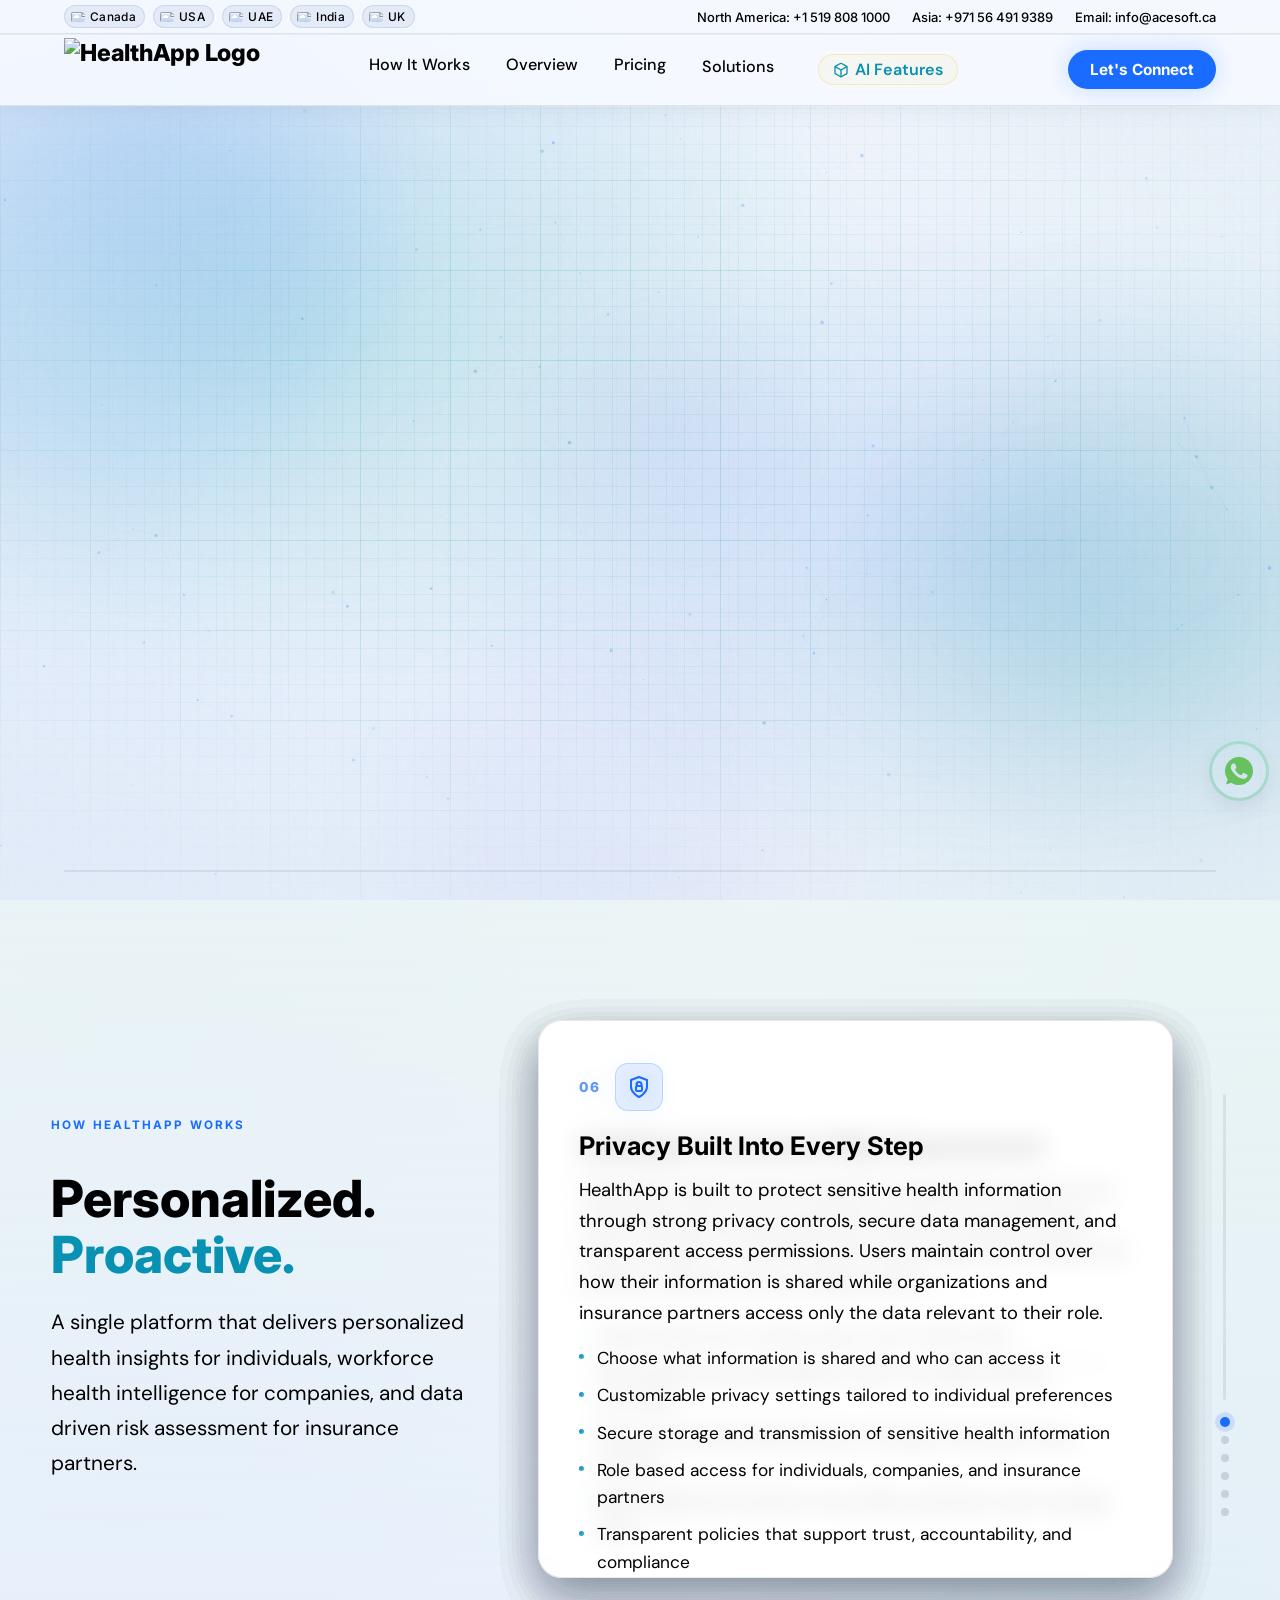
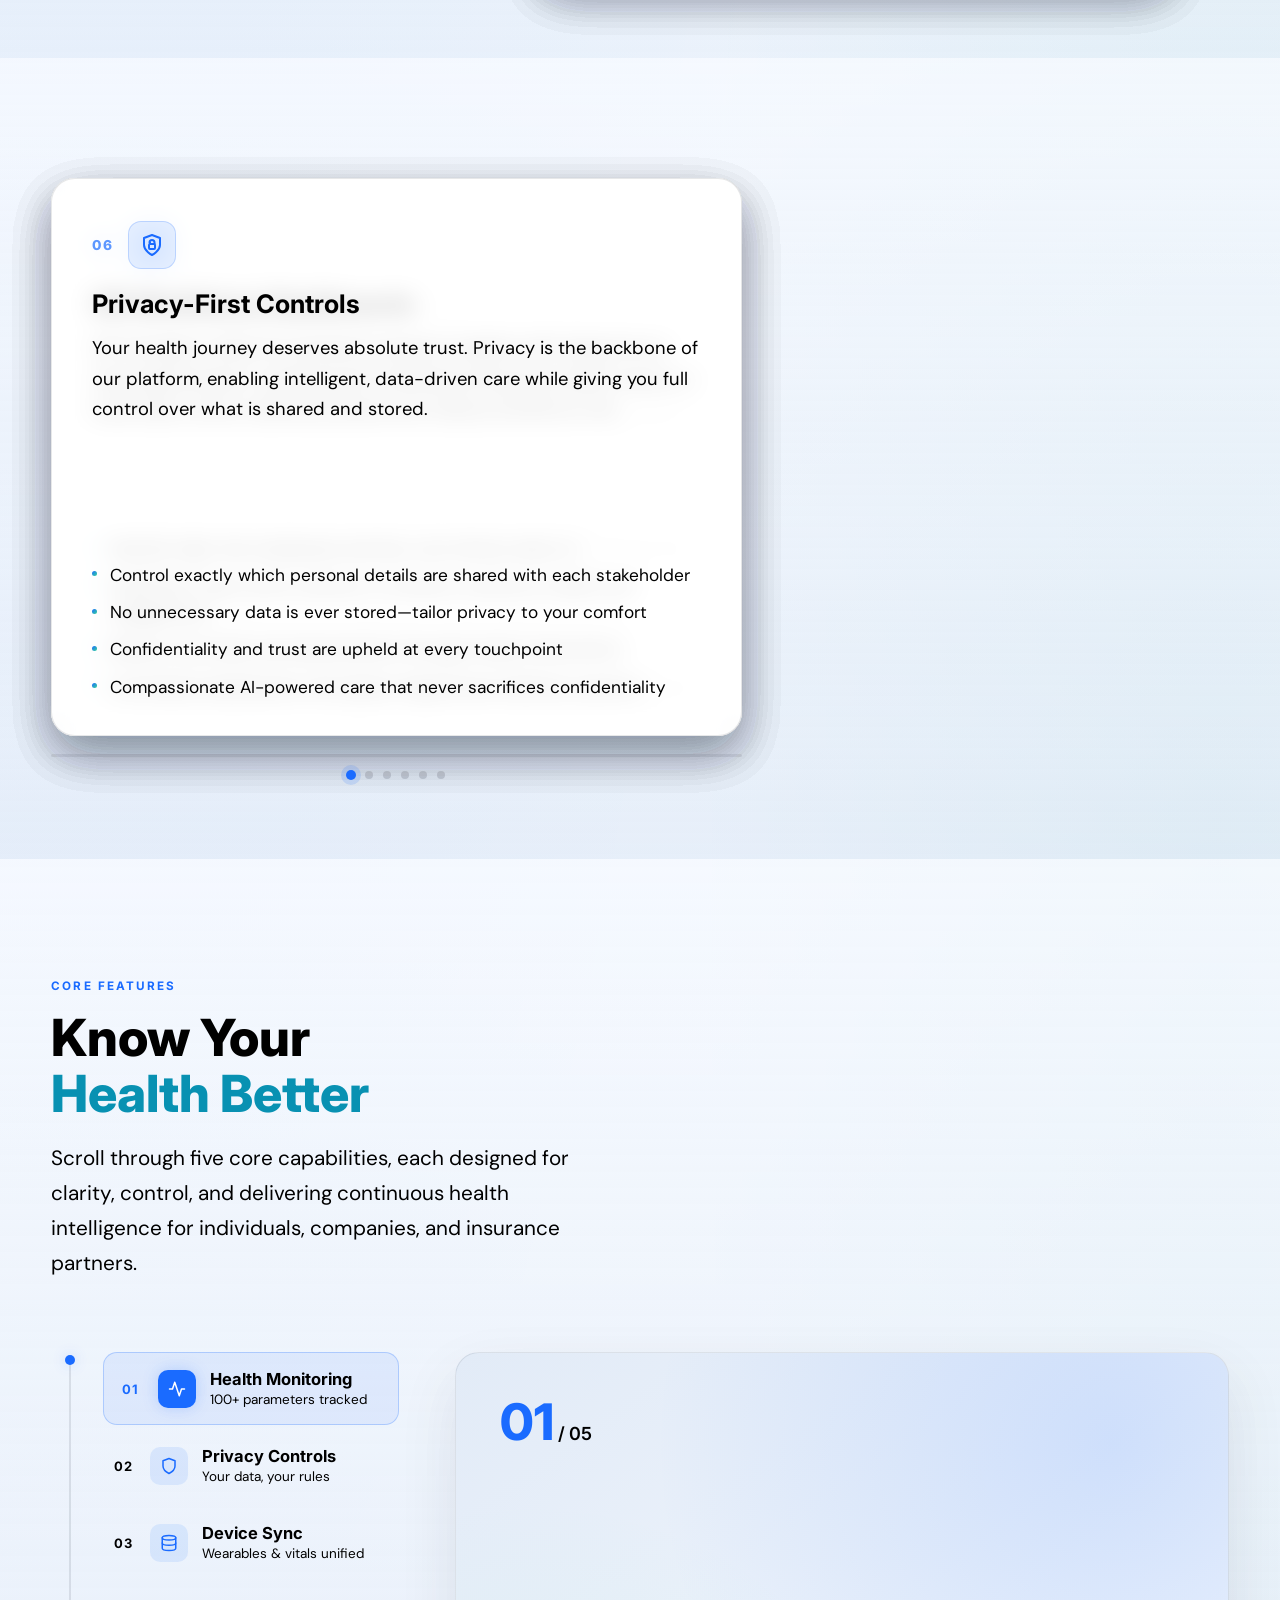
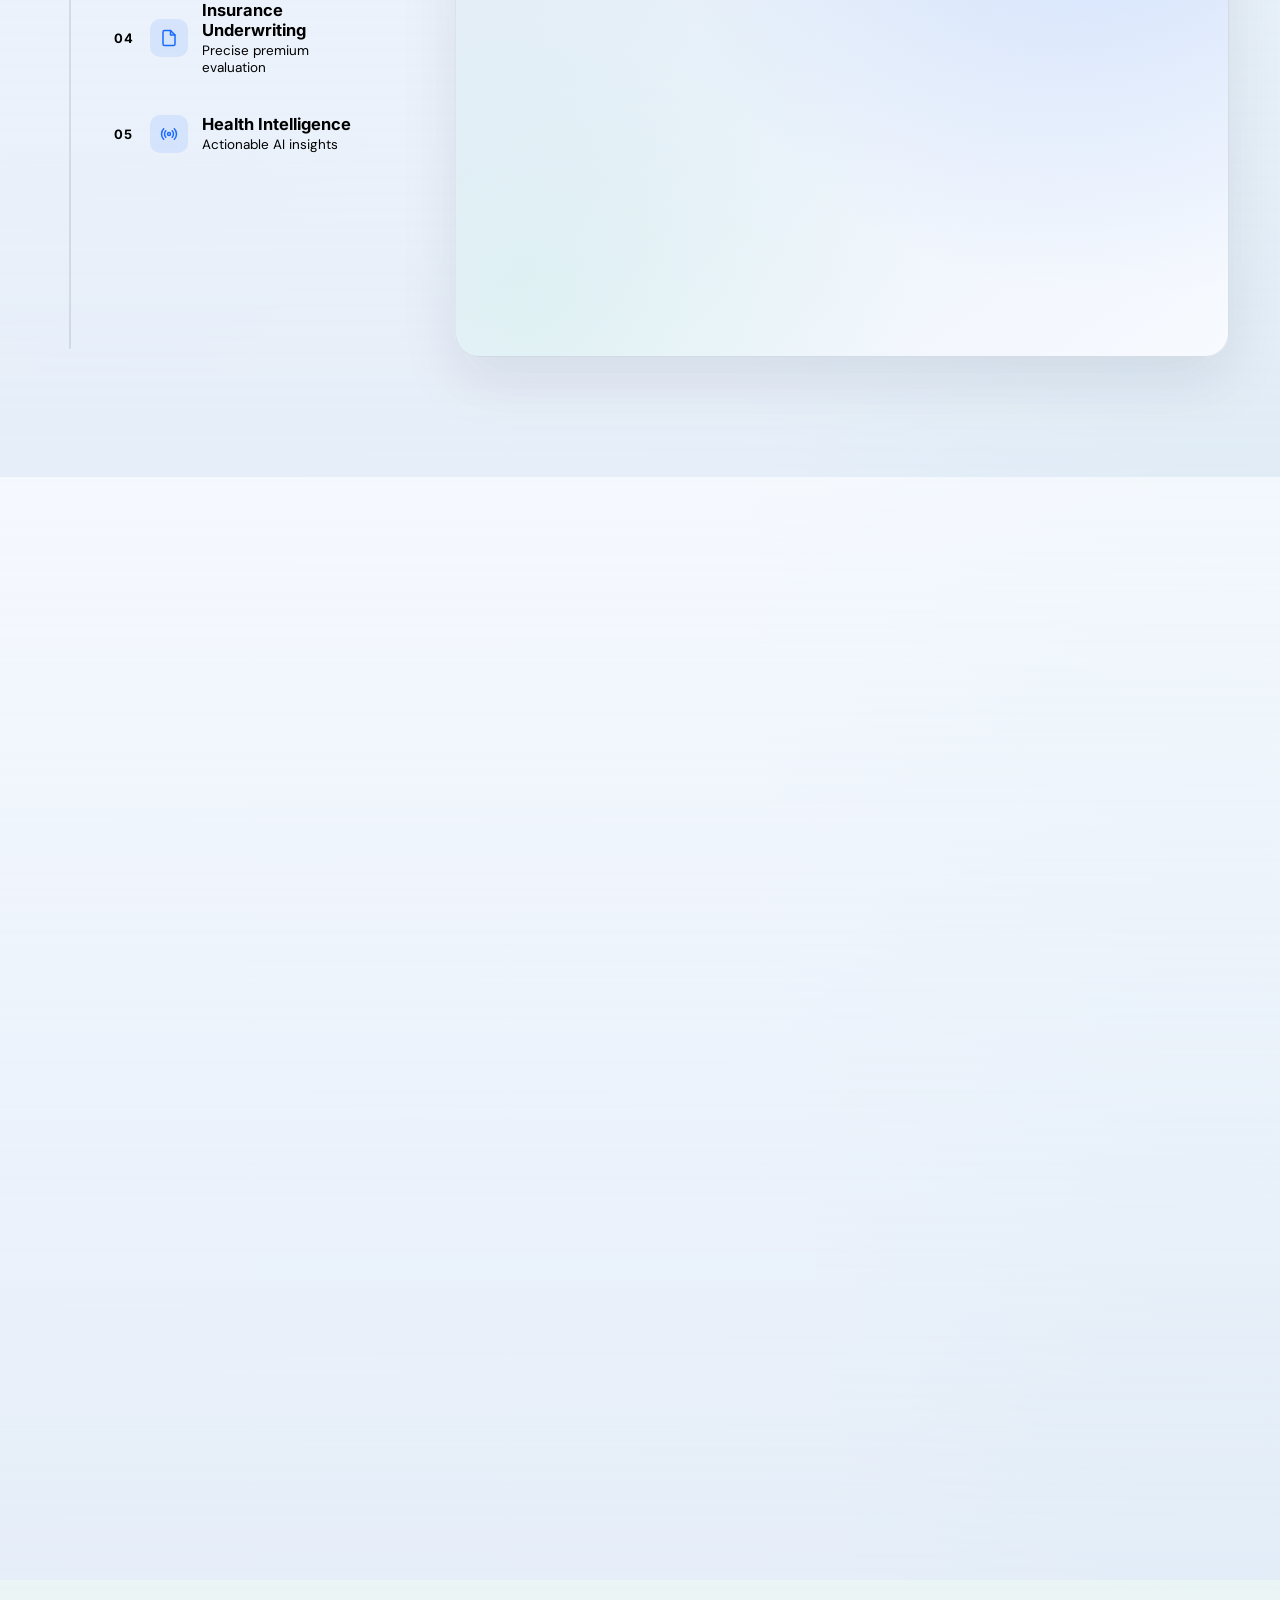
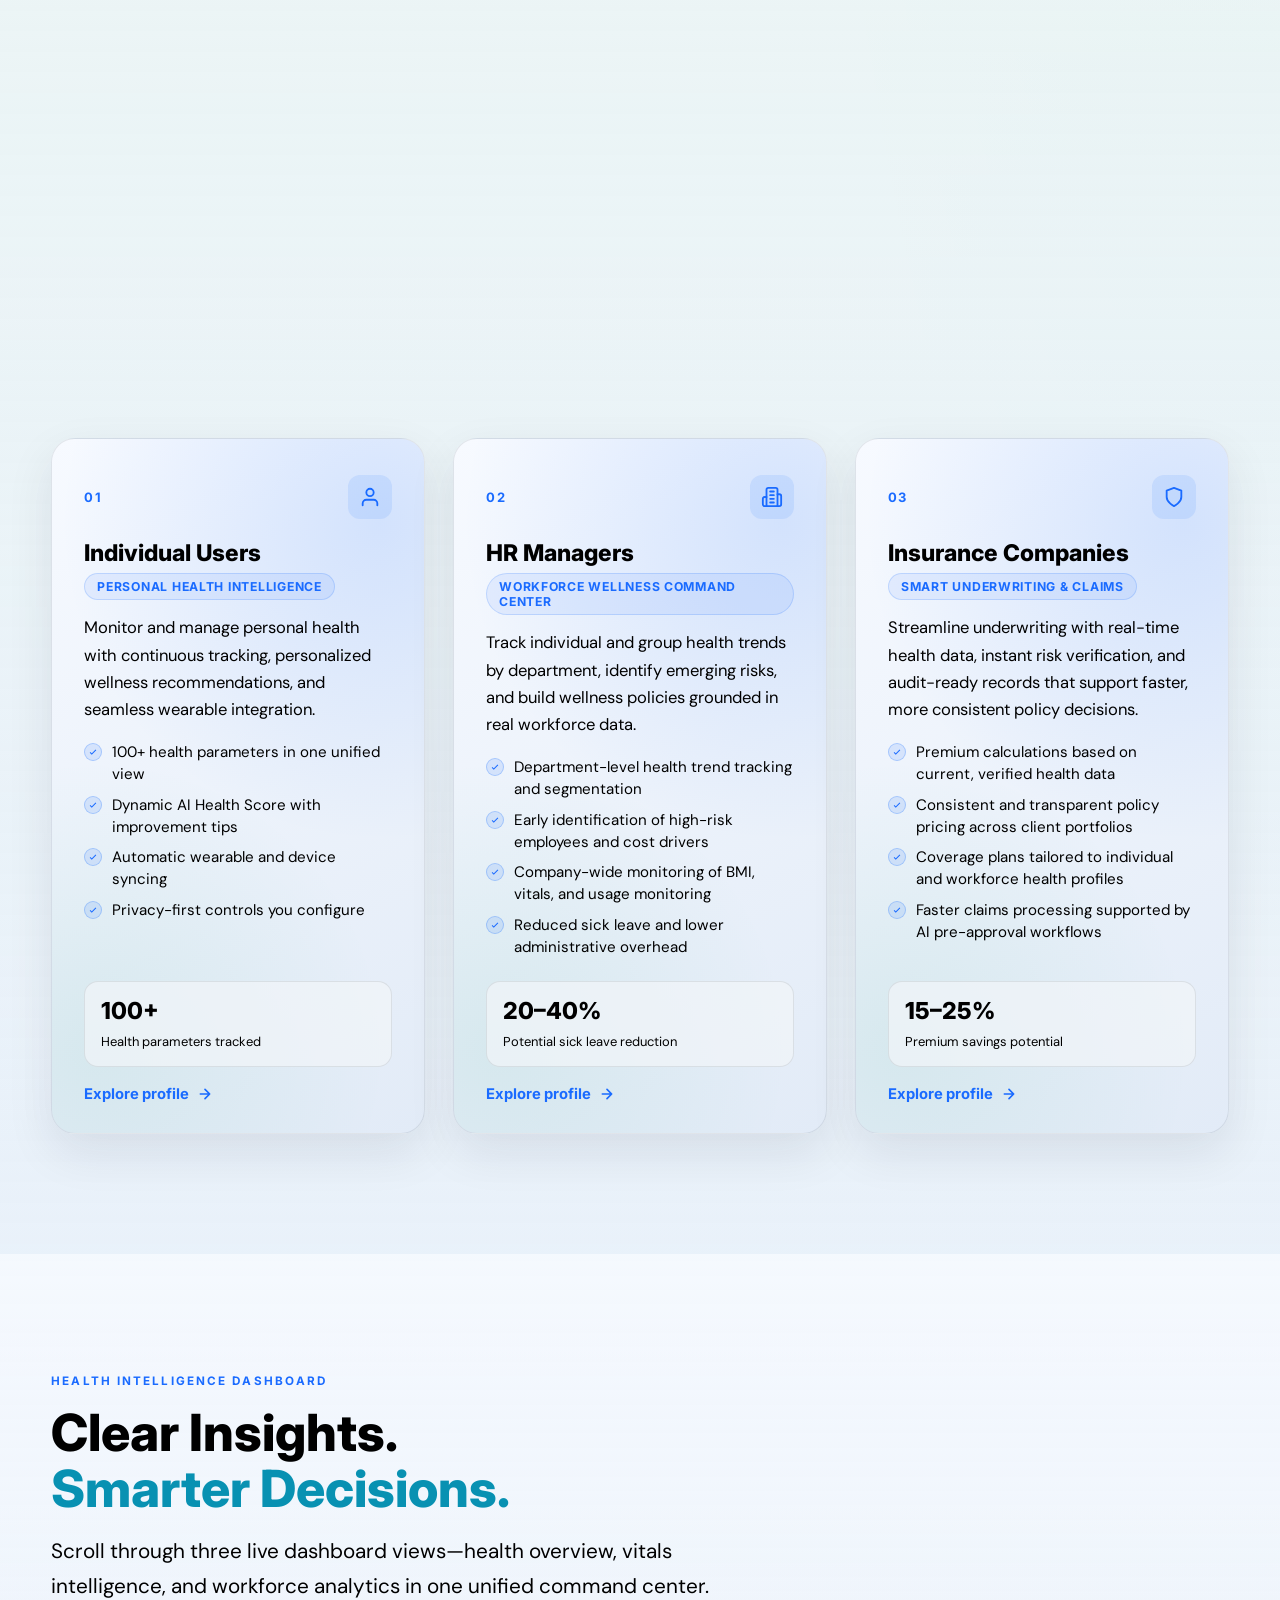
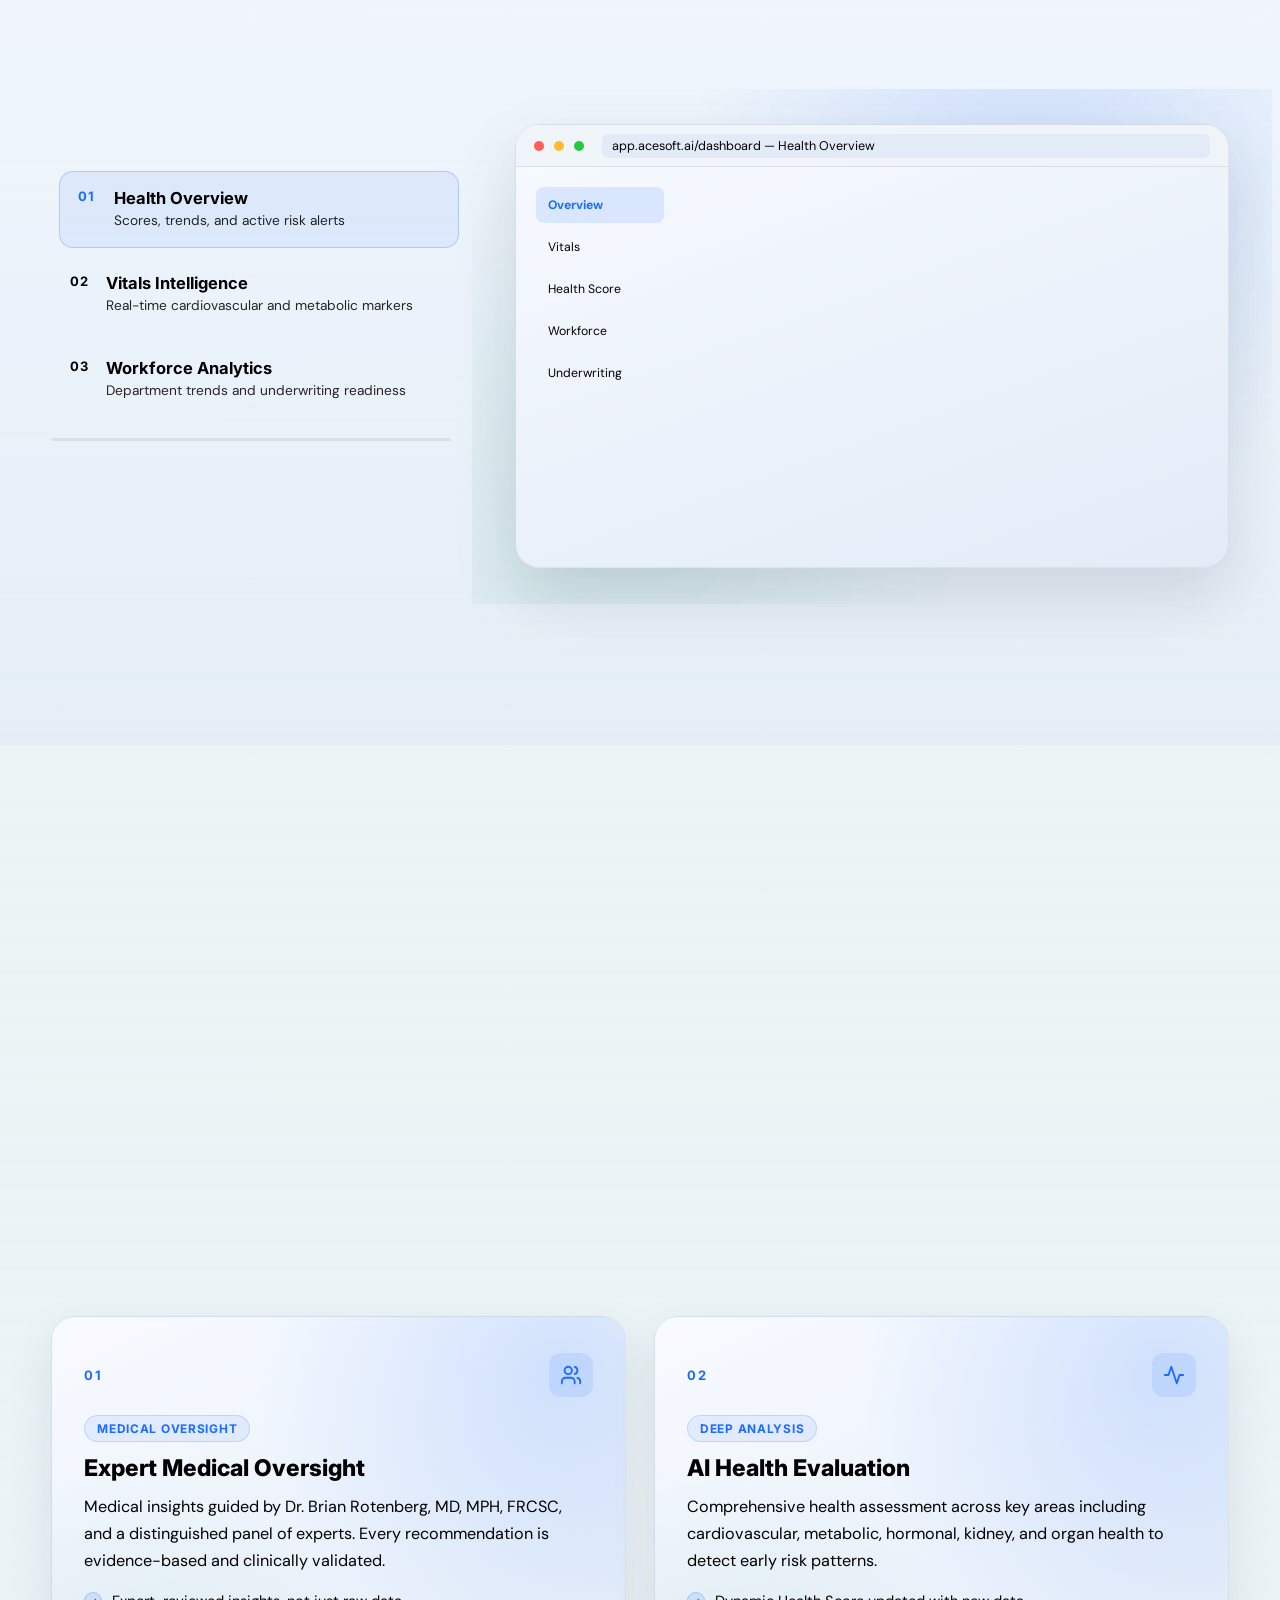
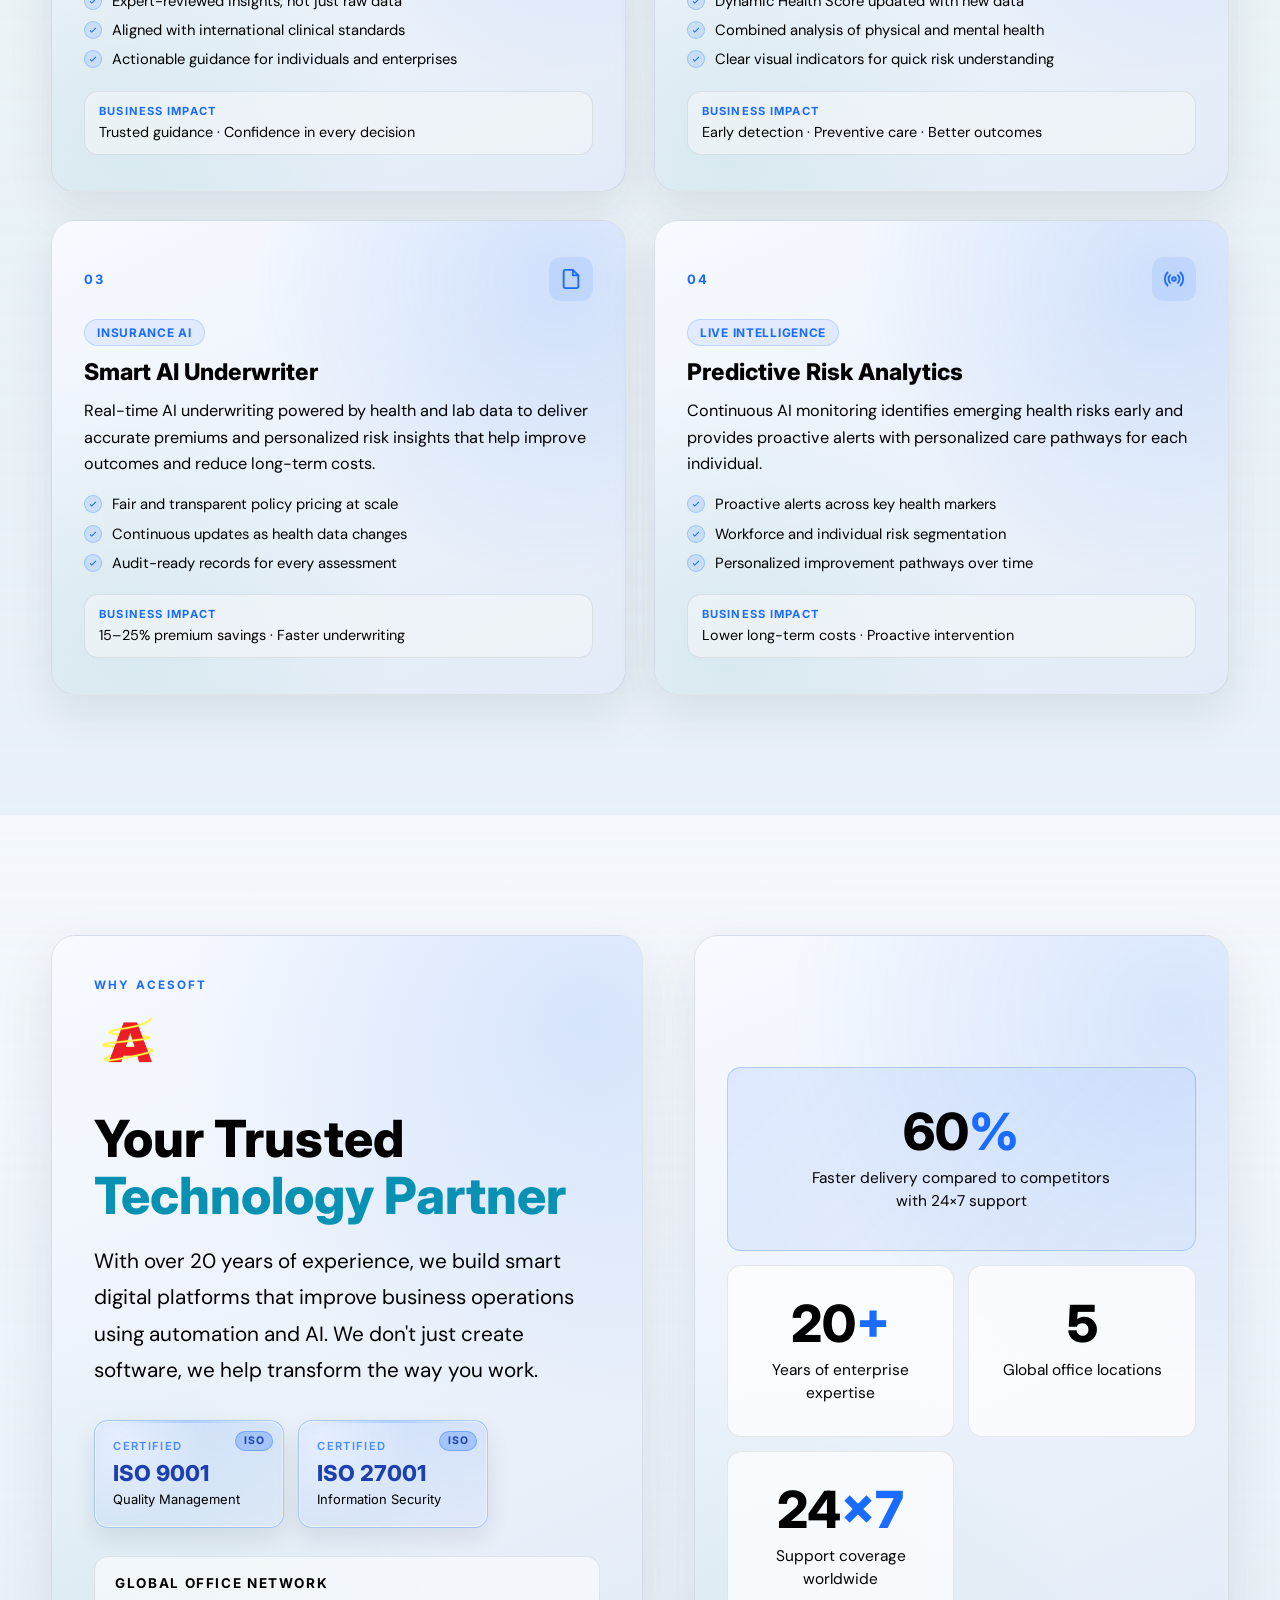
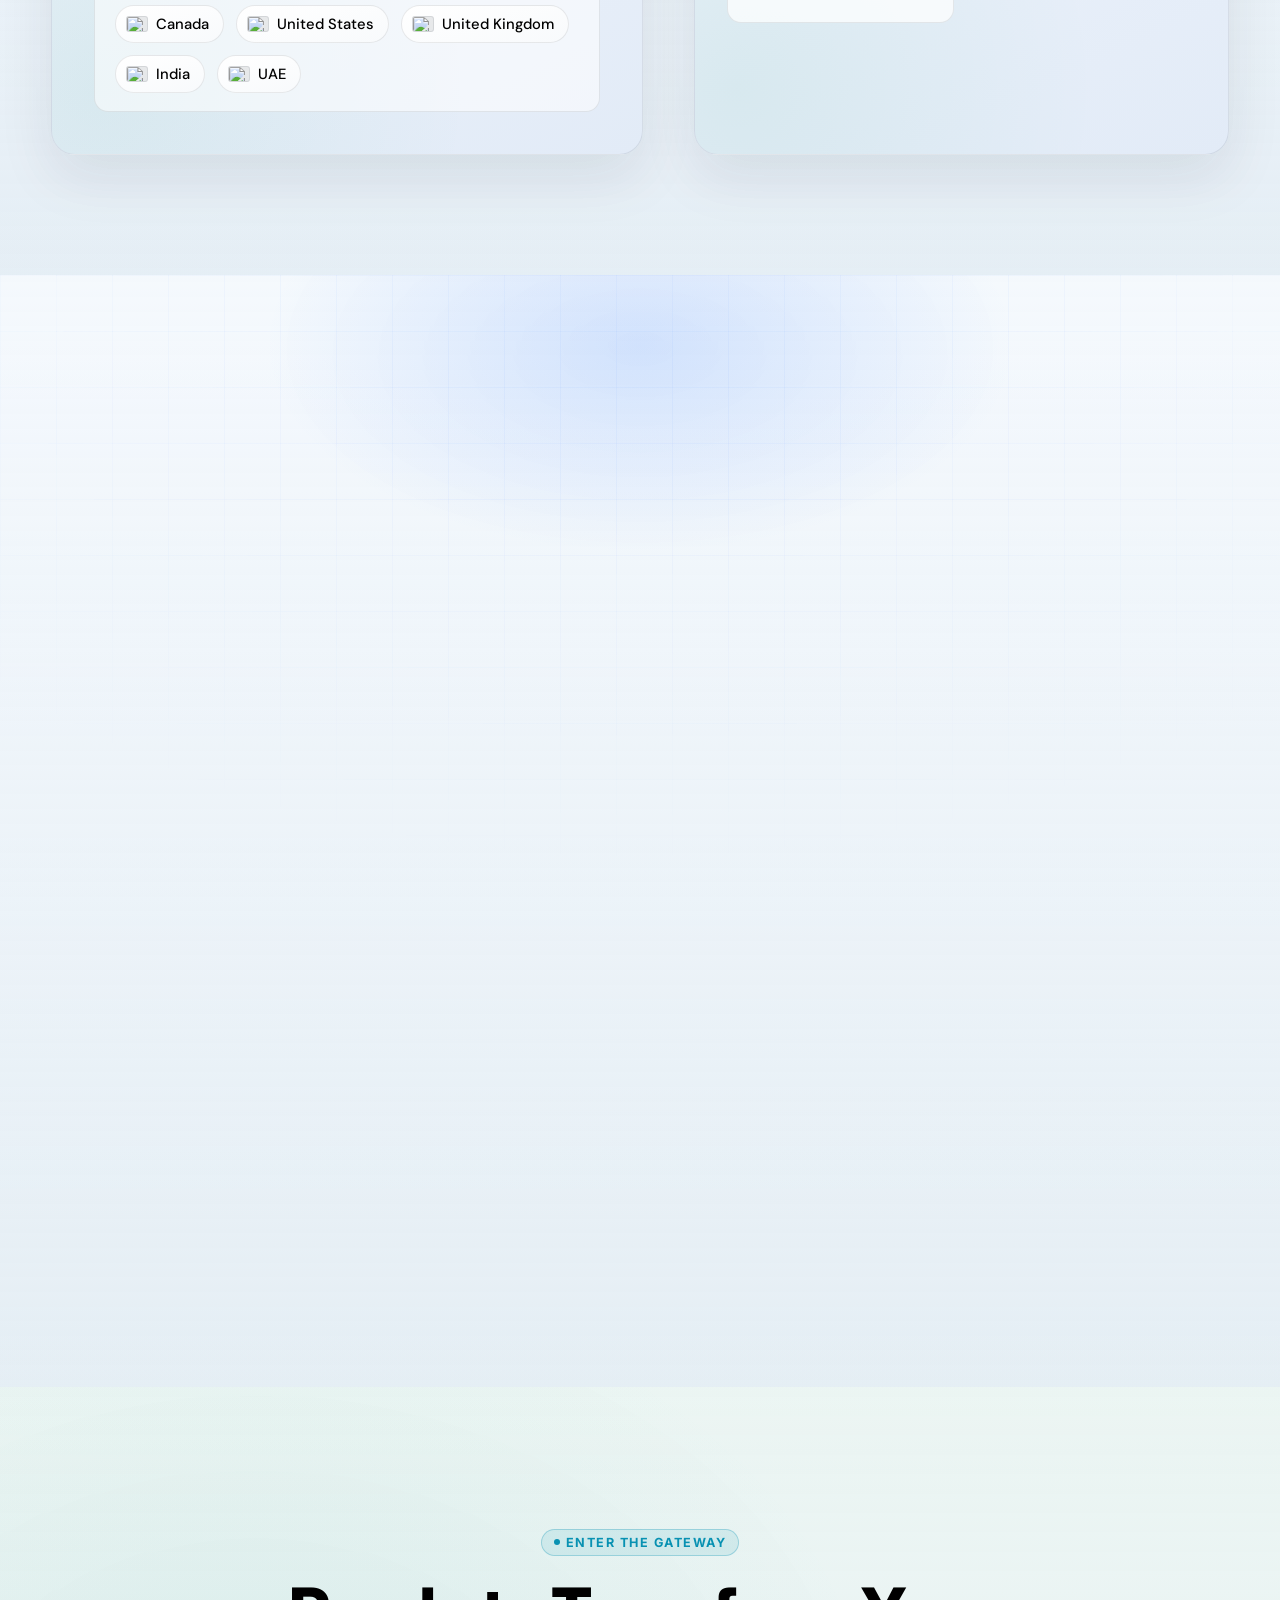
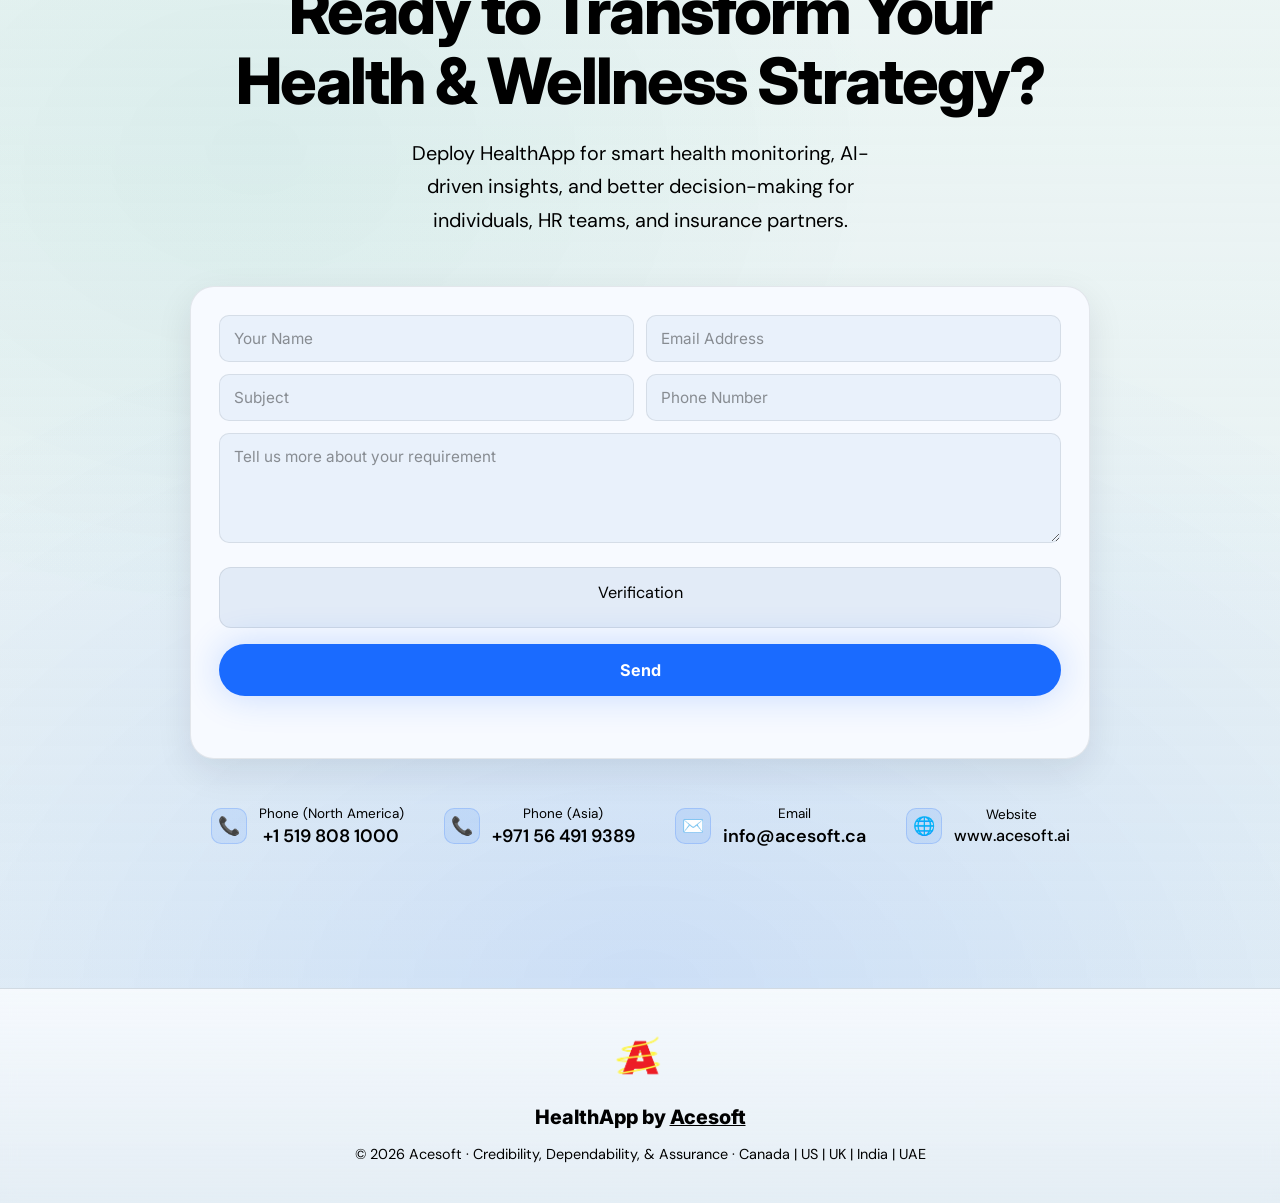
==== commit 7829fa8d: "minor update" ====
--- a/index.html
+++ b/index.html
@@ -281,8 +281,8 @@
                 </h1>
 
                 <p class="hero__subtitle hero__subtitle--center" data-hero-animate>
-                    Track 100+ health factors, generate AI health scores, and deliver personalized care for
-                    individuals, HR teams, and insurance partners—all in one ecosystem.
+                    Track 100+ health parameters, generate AI health scores, and discover personalized wellness insights for
+                    individuals, companies, and insurance partners, all in one ecosystem.
                 </p>
 
                 <div class="hero__metrics hero__metrics--center">
@@ -411,8 +411,7 @@
                 <div class="solve__header reveal" data-solve-header>
                     <span class="section-label">How HealthApp Works</span>
                     <h2 class="h2">Personalized.<br><em>Proactive.</em></h2>
-                    <p class="body-text">Three profiles, one app—AI-driven personalization delivers role-based insights for
-                        individuals, HR leaders, and insurance partners.</p>
+                    <p class="body-text">A single platform that delivers personalized health insights for individuals, workforce health intelligence for companies, and data driven risk assessment for insurance partners.</p>
                 </div>
 
                 <div class="solve__stack" data-solve-stack>
@@ -425,13 +424,13 @@
                                     <svg viewBox="0 0 24 24" aria-hidden="true"><rect x="5" y="2" width="14" height="20" rx="2"/><path d="M12 18h.01"/><path d="M8 7h8"/><path d="M8 11h8"/></svg>
                                 </div>
                             </div>
-                            <div class="solve-item__title">Connect Your Health Ecosystem</div>
-                            <p class="solve-item__text">Seamlessly integrate health and fitness data from leading smart devices and wearables. HealthApp consolidates activity, vitals, labs, and wellness metrics into one secure, intelligent dashboard.</p>
+                            <div class="solve-item__title">Connect Your Health Data</div>
+                            <p class="solve-item__text">Seamlessly integrate data from leading wearables, fitness devices, health apps, and medical records. HealthApp brings your health information together in one secure platform, making it easier to understand and manage your overall well being.</p>
                             <ul class="solve-item__points">
-                                <li>Unified health tracking—one app for all your data, simple and centralized</li>
-                                <li>Effortless automation with automatic syncing—no manual data entry</li>
-                                <li>Real-time vitals from wearables alongside lifestyle and lab inputs</li>
-                                <li>Enterprise-grade security keeps every record protected and confidential</li>
+                                <li>Centralized health tracking across devices, apps, and health records</li>
+                                <li>Automatic data syncing with no manual entry required</li>
+                                <li>Real time activity, vital signs, lifestyle, and laboratory data</li>
+                                <li>Secure data protection with enterprise grade privacy control</li>
                             </ul>
                             <div class="solve-item__bar" data-solve-bar></div>
                         </article>
@@ -443,12 +442,12 @@
                                 </div>
                             </div>
                             <div class="solve-item__title">AI-Powered Health Analysis</div>
-                            <p class="solve-item__text">Our system tracks 100+ health factors—including vital signs, lifestyle habits, and mental well-being. Advanced AI analyzes the data to generate a dynamic Health Score and categorize users for continuous improvement.</p>
+                            <p class="solve-item__text">HealthApp evaluates more than 100 health parameters, including vital signs, lifestyle habits, medical history, and mental well being. Advanced analytics convert complex health data into an easy to understand Health Score and risk profile.</p>
                             <ul class="solve-item__points">
-                                <li>Cardiovascular, metabolic, hormonal, and kidney health markers analyzed</li>
-                                <li>Real-time insights into blood pressure, pulse, cholesterol, glucose, and BMI</li>
-                                <li>AI Health Score with dynamic updates as your data changes</li>
-                                <li>Mental health tracking alongside physical vitals for true 360° analysis</li>
+                                <li>Analysis of cardiovascular, metabolic, hormonal, and kidney health markers</li>
+                                <li>Monitoring of blood pressure, heart rate, cholesterol, glucose, BMI, and more</li>
+                                <li>Dynamic Health Score that updates as health data changes</li>
+                                <li>Integrated mental wellness assessment alongside physical for a true 360° analysis</li>
                             </ul>
                             <div class="solve-item__bar" data-solve-bar></div>
                         </article>
@@ -460,12 +459,12 @@
                                 </div>
                             </div>
                             <div class="solve-item__title">Expert-Guided Personalized Care</div>
-                            <p class="solve-item__text">Medical analysis is guided by a distinguished panel led by Dr. Brian Rotenberg, MD, MPH, FRCSC—ensuring every insight is evidence-based, clinically validated, and aligned with international standards.</p>
+                            <p class="solve-item__text">Health insights are reviewed using evidence-based medical frameworks and supported by an expert clinical panel led by Dr. Brian Rotenberg, MD, MPH, FRCSC. Users receive personalized recommendations designed to improve health outcomes and support long term wellness.</p>
                             <ul class="solve-item__points">
-                                <li>Personalized tips for lifestyle, wellness, and long-term well-being</li>
-                                <li>Actionable, expert-reviewed recommendations—not just raw numbers</li>
+                                <li>Personalized recommendations based on individual health profiles focused on long-term well being</li>
+                                <li>Practical and expert-reviewed recommendations for nutrition, fitness, sleep, and lifestyle improvement</li>
                                 <li>Proactive illness prevention to reduce medical costs over time</li>
-                                <li>Stay motivated with continuous, AI-driven improvement guidance</li>
+                                <li>Continuous progress tracking and wellness improvement support</li>
                             </ul>
                             <div class="solve-item__bar" data-solve-bar></div>
                         </article>
@@ -477,12 +476,12 @@
                                 </div>
                             </div>
                             <div class="solve-item__title">Workforce &amp; HR Intelligence</div>
-                            <p class="solve-item__text">HR managers gain centralized dashboards with AI-powered company insights—track workforce health trends by department or employee and build data-driven wellness policies.</p>
+                            <p class="solve-item__text">Companies gain access to workforce health dashboards that provide visibility into organizational health trends, helping leaders make informed decisions, strengthen employee wellness programs and build data-driven wellness policies.</p>
                             <ul class="solve-item__points">
-                                <li>Department-wise segmentation and individual health trend tracking</li>
-                                <li>Identify high-risk employees and key cost drivers early</li>
-                                <li>Reduce sick leave and absenteeism through preventive intervention</li>
-                                <li>Cut HR administrative overhead with unified wellness monitoring</li>
+                                <li>Monitor workforce health trends across teams and departments</li>
+                                <li>Identify emerging health risks and potential cost drivers</li>
+                                <li>Support preventive wellness initiatives and employee engagement</li>
+                                <li>Reduce administrative effort through centralized reporting and analytics</li>
                             </ul>
                             <div class="solve-item__bar" data-solve-bar></div>
                         </article>
@@ -493,13 +492,13 @@
                                     <svg viewBox="0 0 24 24" aria-hidden="true"><path d="M14 2H6a2 2 0 0 0-2 2v16a2 2 0 0 0 2 2h12a2 2 0 0 0 2-2V8z"/><polyline points="14 2 14 8 20 8"/><line x1="16" y1="13" x2="8" y2="13"/><line x1="16" y1="17" x2="8" y2="17"/></svg>
                                 </div>
                             </div>
-                            <div class="solve-item__title">Smart AI Underwriting</div>
-                            <p class="solve-item__text">Our AI-powered underwriting engine transforms insurance risk assessment—calculating premiums using real-time health data for precision, fairness, and transparency across every policy.</p>
+                            <div class="solve-item__title">Intelligent Insurance Risk Assessment</div>
+                            <p class="solve-item__text">HealthApp helps insurance partners evaluate risk using current health data and structured health records. The goal is faster, more consistent underwriting and better alignment between risk profiles, premiums, and coverage options.</p>
                             <ul class="solve-item__points">
-                                <li>Instant premium accuracy from live health data and risk scoring</li>
-                                <li>Personalized risk-reduction insights to lower long-term costs</li>
-                                <li>Faster underwriting with audit-ready health records</li>
-                                <li>Tailored insurance plans based on workforce and client health profiles</li>
+                                <li>Health based risk scoring using current health data</li>
+                                <li>Personalized recommendations that encourage healthier outcomes</li>
+                                <li>Improved underwriting efficiency through structured health records</li>
+                                <li>Better alignment between risk profiles, premiums, and coverage plans</li>
                             </ul>
                             <div class="solve-item__bar" data-solve-bar></div>
                         </article>
@@ -511,12 +510,13 @@
                                 </div>
                             </div>
                             <div class="solve-item__title">Privacy Built Into Every Step</div>
-                            <p class="solve-item__text">Your health journey deserves absolute trust. HealthApp is designed with privacy at its core—enabling intelligent, data-driven care while maintaining the highest standards of confidentiality and compliance.</p>
+                            <p class="solve-item__text">HealthApp is built to protect sensitive health information through strong privacy controls, secure data management, and transparent access permissions. Users maintain control over how their information is shared while organizations and insurance partners access only the data relevant to their role.</p>
                             <ul class="solve-item__points">
-                                <li>Control exactly which personal details are shared with each stakeholder</li>
-                                <li>No unnecessary data is ever stored—tailor privacy to your comfort level</li>
-                                <li>Confidentiality and trust upheld at every touchpoint</li>
-                                <li>Compassionate AI-powered care that never sacrifices confidentiality</li>
+                                <li>Choose what information is shared and who can access it</li>
+                                <li>Customizable privacy settings tailored to individual preferences</li>
+                                <li>Secure storage and transmission of sensitive health information</li>
+                                <li>Role based access for individuals, companies, and insurance partners</li>
+                                <li>Transparent policies that support trust, accountability, and compliance</li>
                             </ul>
                             <div class="solve-item__bar" data-solve-bar></div>
                         </article>
@@ -556,12 +556,12 @@
                                     </div>
                                 </div>
                                 <div class="kf-item__title">100+ Health Parameters</div>
-                                <p class="kf-item__text">Our system tracks over 100 health factors—including vital signs, lifestyle habits, mental well-being, and lab markers—delivering real-time insights into your overall health in one intelligent dashboard.</p>
+                                <p class="kf-item__text">Our system tracks over 100 health parameters, including vital signs, lifestyle habits, mental well-being, and lab reports, to deliver real-time insights through a clear and intuitive data visualization dashboard.</p>
                                 <ul class="kf-item__points">
-                                    <li>Cardiovascular, metabolic, hormonal, and kidney health markers analyzed</li>
-                                    <li>Mental health tracking alongside physical vitals for 360° analysis</li>
-                                    <li>Monitor blood pressure, pulse, cholesterol, glucose, BMI, and more</li>
-                                    <li>Care beyond numbers with continuous, holistic health visibility</li>
+                                    <li>Comprehensive analysis of cardiovascular, metabolic, hormonal, and kidney health for a complete understanding of your well-being.</li>
+                                    <li>Integration of mental health tracking with physical vitals for a thorough health assessment.</li>
+                                    <li>Effortless monitoring of key metrics such as blood pressure, pulse, cholesterol, glucose, and BMI in one place.</li>
+                                    <li>Gain continuous, holistic visibility into your health and take control of your wellness journey.</li>
                                 </ul>
                                 <div class="kf-item__bar" data-kf-bar></div>
                             </article>
@@ -573,12 +573,12 @@
                                     </div>
                                 </div>
                                 <div class="kf-item__title">AI Health Score</div>
-                                <p class="kf-item__text">Advanced AI analyzes your complete health profile to generate a dynamic Health Score, categorize risk levels, and surface personalized recommendations that evolve as your data changes.</p>
+                                <p class="kf-item__text">Advanced AI analyzes your entire health profile to generate a dynamic Health Score, categorize risk levels, and provide personalized recommendations that adapt as your data changes.</p>
                                 <ul class="kf-item__points">
-                                    <li>Dynamic score updates with every new vital and lifestyle input</li>
-                                    <li>Personalized tips for wellness, prevention, and long-term well-being</li>
-                                    <li>Track progress over time with clear visual health indicators</li>
-                                    <li>Actionable AI guidance—not just static reports</li>
+                                    <li>Updates dynamically with new vital and lifestyle inputs.</li>
+                                    <li>Offers personalized wellness tips for prevention and long-term health.</li>
+                                    <li>Tracks progress over time with clear visual indicators.</li>
+                                    <li>Provides AI guidance beyond static reports.</li>
                                 </ul>
                                 <div class="kf-item__bar" data-kf-bar></div>
                             </article>
@@ -590,12 +590,12 @@
                                     </div>
                                 </div>
                                 <div class="kf-item__title">Wearable &amp; Device Integration</div>
-                                <p class="kf-item__text">Seamlessly integrate health and fitness data from leading smart devices and wearables. HealthApp consolidates activity, vitals, and wellness metrics into one secure, real-time dashboard.</p>
+                                <p class="kf-item__text">Seamlessly integrate health and fitness data from leading smart devices and wearables. HealthApp combines activity, vitals, and wellness metrics into one secure, real-time dashboard.</p>
                                 <ul class="kf-item__points">
-                                    <li>Automatic syncing eliminates manual data entry and saves time</li>
-                                    <li>Unified view of activity, vitals, and wellness from every device</li>
-                                    <li>Effortless automation keeps your health profile always up to date</li>
-                                    <li>Enterprise-grade privacy safeguards every synced data point</li>
+                                    <li>Automatic syncing eliminates manual data entry and saves time.</li>
+                                    <li>Unified view of activity, vitals, and wellness across all devices.</li>
+                                    <li>Effortless automation keeps your health profile always up to date.</li>
+                                    <li>Enterprise-grade privacy safeguards every synced data point.</li>
                                 </ul>
                                 <div class="kf-item__bar" data-kf-bar></div>
                             </article>
@@ -607,12 +607,12 @@
                                     </div>
                                 </div>
                                 <div class="kf-item__title">Smart AI Underwriter</div>
-                                <p class="kf-item__text">Our AI-powered underwriting engine transforms insurance risk assessment—calculating premiums using real-time health data for precision, fairness, and transparency across every policy.</p>
+                                <p class="kf-item__text">Our AI-powered underwriting engine transforms insurance risk assessment by utilizing real-time health data to calculate premiums with improved precision, fairness, and transparency across all policies.</p>
                                 <ul class="kf-item__points">
-                                    <li>Instant premium accuracy from live health data and risk scoring</li>
-                                    <li>Personalized risk-reduction insights to lower long-term costs</li>
-                                    <li>Faster underwriting with audit-ready, verified health records</li>
-                                    <li>Continuously adapts to changing health data for fairer outcomes</li>
+                                    <li>Accurate premium assessments driven by real-time health data and risk scoring</li>
+                                    <li>Personalized insights for risk reduction to lower long-term costs</li>
+                                    <li>Faster underwriting with verified, audit-ready health records</li>
+                                    <li>Continuously adapts to changing health data for fair and dynamic results</li>
                                 </ul>
                                 <div class="kf-item__bar" data-kf-bar></div>
                             </article>
@@ -624,12 +624,12 @@
                                     </div>
                                 </div>
                                 <div class="kf-item__title">HR Workforce Dashboards</div>
-                                <p class="kf-item__text">HR managers access AI-powered company insights with department-wise segmentation—tracking individual and group health trends to build data-driven wellness policies and reduce workforce risk.</p>
+                                <p class="kf-item__text">HR managers utilize AI-powered company insights with department-wise segmentation, tracking both individual and group health trends to build data-driven wellness policies and reduce workforce risk.</p>
                                 <ul class="kf-item__points">
-                                    <li>Identify high-risk employees and key cost drivers early</li>
-                                    <li>Data-driven policies for workforce health and engagement</li>
-                                    <li>Reduce sick leave and absenteeism through early intervention</li>
-                                    <li>Centralized dashboards replace fragmented wellness systems</li>
+                                    <li>Identify high-risk employees and key cost drivers early on</li>
+                                    <li>Implement data-driven policies to enhance workforce health and engagement</li>
+                                    <li>Reduce sick leave and absenteeism through timely intervention</li>
+                                    <li>Centralized dashboards will replace fragmented wellness systems</li>
                                 </ul>
                                 <div class="kf-item__bar" data-kf-bar></div>
                             </article>
@@ -641,11 +641,11 @@
                                     </div>
                                 </div>
                                 <div class="kf-item__title">Privacy-First Controls</div>
-                                <p class="kf-item__text">Your health journey deserves absolute trust. Privacy is the backbone of our platform—enabling intelligent, data-driven care while giving you full control over what is shared and stored.</p>
+                                <p class="kf-item__text">Your health journey deserves absolute trust. Privacy is the backbone of our platform, enabling intelligent, data-driven care while giving you full control over what is shared and stored.</p>
                                 <ul class="kf-item__points">
                                     <li>Control exactly which personal details are shared with each stakeholder</li>
                                     <li>No unnecessary data is ever stored—tailor privacy to your comfort</li>
-                                    <li>Confidentiality and trust upheld at every touchpoint</li>
+                                    <li>Confidentiality and trust are upheld at every touchpoint</li>
                                     <li>Compassionate AI-powered care that never sacrifices confidentiality</li>
                                 </ul>
                                 <div class="kf-item__bar" data-kf-bar></div>
@@ -671,7 +671,7 @@
                 <div class="key-features__header reveal" data-kf-header>
                     <span class="section-label">Key Features</span>
                     <h2 class="h2">Comprehensive<br><em>Health Monitoring</em></h2>
-                    <p class="body-text">Advanced AI analyzes 100+ health factors to generate your Health Score, categorize users, and deliver personalized recommendations—helping you stay proactive, informed, and in control of your well-being.</p>
+                    <p class="body-text">Our advanced AI analyzes over 100 health factors to generate a Health report, categorize users, and deliver real-time insights, enabling you to understand your health, receive personalized recommendations, and maintain control of your well-being.</p>
                 </div>
             </div>
         </div>
@@ -683,7 +683,7 @@
             <header class="features__header reveal">
                 <span class="section-label">Core Features</span>
                 <h2 class="h2">Know Your<br><em>Health Better</em></h2>
-                <p class="body-text features__intro">Scroll through five core capabilities—each designed for clarity, control, and continuous AI-powered health intelligence across individuals, HR teams, and insurance partners.</p>
+                <p class="body-text features__intro">Scroll through five core capabilities, each designed for clarity, control, and delivering continuous health intelligence for individuals, companies, and insurance partners.</p>
             </header>
 
             <div class="features__layout" data-features-layout>
@@ -730,8 +730,8 @@
                                     <svg viewBox="0 0 24 24"><path d="M14 2H6a2 2 0 0 0-2 2v16a2 2 0 0 0 2 2h12a2 2 0 0 0 2-2V8z"/><polyline points="14 2 14 8 20 8"/></svg>
                                 </span>
                                 <span class="feat-step__copy">
-                                    <span class="feat-step__name">AI Underwriting</span>
-                                    <span class="feat-step__hint">Fair, instant premiums</span>
+                                    <span class="feat-step__name">Insurance Underwriting</span>
+                                    <span class="feat-step__hint">Precise premium evaluation</span>
                                 </span>
                             </button>
                             <button type="button" class="feat-step" data-feat-tab data-panel="f5">
@@ -740,8 +740,8 @@
                                     <svg viewBox="0 0 24 24"><circle cx="12" cy="12" r="2"/><path d="M16.24 7.76a6 6 0 0 1 0 8.49m-8.48-.01a6 6 0 0 1 0-8.49m11.31-2.82a10 10 0 0 1 0 14.14m-14.14 0a10 10 0 0 1 0-14.14"/></svg>
                                 </span>
                                 <span class="feat-step__copy">
-                                    <span class="feat-step__name">Live Intelligence</span>
-                                    <span class="feat-step__hint">Real-time AI insights</span>
+                                    <span class="feat-step__name">Health Intelligence</span>
+                                    <span class="feat-step__hint">Actionable AI insights</span>
                                 </span>
                             </button>
                         </nav>
@@ -757,7 +757,7 @@
                             <article class="feat-showcase is-active" data-feat-panel id="f1">
                                 <div class="feat-showcase__badge" data-feat-animate>360° Monitoring</div>
                                 <h3 class="feat-showcase__title" data-feat-animate>100+ Health Parameters Tracked</h3>
-                                <p class="feat-showcase__text" data-feat-animate>Track vitals, lifestyle habits, and mental well-being. Advanced AI generates a dynamic Health Score with personalized recommendations for continuous improvement.</p>
+                                <p class="feat-showcase__text" data-feat-animate>Track vitals, lifestyle habits, and mental well-being. HealthApp generates a dynamic Health Score with personalized recommendations for continuous improvement.</p>
                                 <ul class="feat-showcase__points">
                                     <li data-feat-animate>Cardiovascular, metabolic, and mental health insights in real time</li>
                                     <li data-feat-animate>Personalized wellness and prevention guidance</li>
@@ -775,12 +775,12 @@
                             <article class="feat-showcase" data-feat-panel id="f2">
                                 <div class="feat-showcase__badge" data-feat-animate>Privacy First</div>
                                 <h3 class="feat-showcase__title" data-feat-animate>Your Privacy. Our Promise</h3>
-                                <p class="feat-showcase__text" data-feat-animate>Privacy is built into every layer—control exactly what is shared with individuals, HR teams, or insurers, with no unnecessary data ever stored.</p>
+                                <p class="feat-showcase__text" data-feat-animate>Privacy is built into every layer. Control exactly what is shared with individuals, companies, or insurance partners, with no unnecessary data ever stored.</p>
                                 <ul class="feat-showcase__points">
                                     <li data-feat-animate>Choose the privacy level that suits your needs</li>
-                                    <li data-feat-animate>Tailor settings for full control and confidence</li>
+                                    <li data-feat-animate>Customize settings for full control and confidence</li>
                                     <li data-feat-animate>Enterprise-grade confidentiality at every touchpoint</li>
-                                    <li data-feat-animate>AI-driven care without compromising trust</li>
+                                    <li data-feat-animate>Intelligent, data-driven care without compromising trust</li>
                                 </ul>
                                 <div class="feat-showcase__metrics">
                                     <div class="feat-showcase__metric" data-feat-animate><strong>Full</strong><span>Data control</span></div>
@@ -798,7 +798,7 @@
                                     <li data-feat-animate>Unified tracking across all your health devices</li>
                                     <li data-feat-animate>Automatic syncing with no manual data entry</li>
                                     <li data-feat-animate>Enterprise-grade protection for every data point</li>
-                                    <li data-feat-animate>Complete well-being view in one place</li>
+                                    <li data-feat-animate>Complete health visibility in one place</li>
                                 </ul>
                                 <div class="feat-showcase__metrics">
                                     <div class="feat-showcase__metric" data-feat-animate><strong>Auto</strong><span>Device sync</span></div>
@@ -810,13 +810,13 @@
 
                             <article class="feat-showcase" data-feat-panel id="f4">
                                 <div class="feat-showcase__badge" data-feat-animate>Smart Underwriting</div>
-                                <h3 class="feat-showcase__title" data-feat-animate>AI-Powered Underwriting &amp; Insights</h3>
-                                <p class="feat-showcase__text" data-feat-animate>Transform risk assessment with real-time health data—delivering precise, fair, and transparent premium calculations for every policy.</p>
+                                <h3 class="feat-showcase__title" data-feat-animate>AI-Powered Insurance Underwriting</h3>
+                                <p class="feat-showcase__text" data-feat-animate>HealthApp helps insurance partners evaluate risk using real-time health data, supporting precise, fair, and consistent premium calculations across all policies.</p>
                                 <ul class="feat-showcase__points">
-                                    <li data-feat-animate>Instant premium accuracy from live health scoring</li>
+                                    <li data-feat-animate>Accurate premium assessments from current health data and risk profiles</li>
                                     <li data-feat-animate>Personalized risk-reduction recommendations</li>
-                                    <li data-feat-animate>Fair and transparent premium evaluation</li>
-                                    <li data-feat-animate>Continuous adaptation as health data evolves</li>
+                                    <li data-feat-animate>Consistent and transparent premium evaluation</li>
+                                    <li data-feat-animate>Premium calculations that update as health data evolves</li>
                                 </ul>
                                 <div class="feat-showcase__metrics">
                                     <div class="feat-showcase__metric" data-feat-animate><strong>15–25%</strong><span>Premium savings</span></div>
@@ -829,12 +829,12 @@
                             <article class="feat-showcase" data-feat-panel id="f5">
                                 <div class="feat-showcase__badge" data-feat-animate>Live Intelligence</div>
                                 <h3 class="feat-showcase__title" data-feat-animate>Personalized Health Intelligence</h3>
-                                <p class="feat-showcase__text" data-feat-animate>AI-driven risk scoring, integrated vitals, health ratings, and visual indicators—clear insights for individuals, HR managers, and insurance partners.</p>
+                                <p class="feat-showcase__text" data-feat-animate>Risk scoring, integrated vitals, health ratings, and visual indicators that give clear, actionable insights for individuals, companies, and insurance partners.</p>
                                 <ul class="feat-showcase__points">
                                     <li data-feat-animate>Early risk detection across key health markers</li>
-                                    <li data-feat-animate>AI summary bars and detailed health reports</li>
-                                    <li data-feat-animate>Workforce analytics for HR decision-making</li>
-                                    <li data-feat-animate>Evidence-based guidance from expert medical panel</li>
+                                    <li data-feat-animate>AI-based health summary reports and detailed analytics</li>
+                                    <li data-feat-animate>Workforce health insights for company decision-making</li>
+                                    <li data-feat-animate>Evidence-based guidance from an expert medical panel</li>
                                 </ul>
                                 <div class="feat-showcase__metrics">
                                     <div class="feat-showcase__metric" data-feat-animate><strong>Early</strong><span>Risk detection</span></div>
@@ -857,7 +857,7 @@
                 <header class="comparison__header reveal">
                     <span class="section-label">Comparison</span>
                     <h2 class="h2">What Makes Us<br><em>Different</em></h2>
-                    <p class="body-text comparison__intro">AI-powered insights, 360° health analysis, and enterprise-ready privacy—stacked against typical wellness apps, HR tools, and insurance portals.</p>
+                    <p class="body-text comparison__intro">AI-powered insights, 360° health monitoring, comprehensive health parameters, and enterprise-grade privacy, compared against typical wellness apps, workforce tools, and insurance portals.</p>
                     <div class="comparison__stats">
                         <div class="comparison__stat">
                             <strong>10/10</strong>
@@ -1046,7 +1046,7 @@
                     </div>
                     <h3 class="profile-card__name">Individual Users</h3>
                     <p class="profile-card__tag">Personal health intelligence</p>
-                    <p class="profile-card__desc">Monitor and manage personal health with continuous tracking, AI wellness recommendations, and seamless wearable integration.</p>
+                    <p class="profile-card__desc">Monitor and manage personal health with continuous tracking, personalized wellness recommendations, and seamless wearable integration.</p>
                     <ul class="profile-card__points">
                         <li>100+ health parameters in one unified view</li>
                         <li>Dynamic AI Health Score with improvement tips</li>
@@ -1073,12 +1073,12 @@
                     </div>
                     <h3 class="profile-card__name">HR Managers</h3>
                     <p class="profile-card__tag">Workforce wellness command center</p>
-                    <p class="profile-card__desc">Track individual and group health trends by department, identify high-risk employees, and customize policies with data-driven workforce insights.</p>
+                    <p class="profile-card__desc">Track individual and group health trends by department, identify emerging risks, and build wellness policies grounded in real workforce data.</p>
                     <ul class="profile-card__points">
-                        <li>Department-wise segmentation and trend tracking</li>
-                        <li>Early intervention for high-risk employees</li>
-                        <li>AI company-wide BMI, vitals, and usage monitoring</li>
-                        <li>Reduced sick leave and HR administrative overhead</li>
+                        <li>Department-level health trend tracking and segmentation</li>
+                        <li>Early identification of high-risk employees and cost drivers</li>
+                        <li>Company-wide monitoring of BMI, vitals, and usage monitoring</li>
+                        <li>Reduced sick leave and lower administrative overhead</li>
                     </ul>
                     <div class="profile-card__metric">
                         <strong>20–40%</strong>
@@ -1100,12 +1100,12 @@
                     </div>
                     <h3 class="profile-card__name">Insurance Companies</h3>
                     <p class="profile-card__tag">Smart underwriting &amp; claims</p>
-                    <p class="profile-card__desc">Streamline policy underwriting with AI-powered premium calculations, instant health verification, and audit-ready records for every client.</p>
+                    <p class="profile-card__desc">Streamline underwriting with real-time health data, instant risk verification, and audit-ready records that support faster, more consistent policy decisions.</p>
                     <ul class="profile-card__points">
-                        <li>Instant premium accuracy from live health data</li>
-                        <li>Fair, transparent policy pricing at scale</li>
-                        <li>Tailored plans based on employee health profiles</li>
-                        <li>Faster claims with AI pre-approval workflows</li>
+                        <li>Premium calculations based on current, verified health data</li>
+                        <li>Consistent and transparent policy pricing across client portfolios</li>
+                        <li>Coverage plans tailored to individual and workforce health profiles</li>
+                        <li>Faster claims processing supported by AI pre-approval workflows</li>
                     </ul>
                     <div class="profile-card__metric">
                         <strong>15–25%</strong>
@@ -1371,11 +1371,11 @@
                             <svg viewBox="0 0 24 24"><path d="M16 21v-2a4 4 0 0 0-4-4H6a4 4 0 0 0-4 4v2"/><circle cx="9" cy="7" r="4"/><path d="M22 21v-2a4 4 0 0 0-3-3.87"/><path d="M16 3.13a4 4 0 0 1 0 7.75"/></svg>
                         </span>
                     </div>
-                    <span class="ai-card__tag">Clinical Governance</span>
+                    <span class="ai-card__tag">Medical Oversight</span>
                     <h3 class="ai-card__title">Expert Medical Oversight</h3>
-                    <p class="ai-card__text">Medical analysis guided by Dr. Brian Rotenberg, MD, MPH, FRCSC, and a distinguished expert panel—every recommendation is evidence-based and clinically validated.</p>
+                    <p class="ai-card__text">Medical insights guided by Dr. Brian Rotenberg, MD, MPH, FRCSC, and a distinguished panel of experts. Every recommendation is evidence-based and clinically validated.</p>
                     <ul class="ai-card__points">
-                        <li>Expert-reviewed insights, not raw data alone</li>
+                        <li>Expert-reviewed insights, not just raw data</li>
                         <li>Aligned with international clinical standards</li>
                         <li>Actionable guidance for individuals and enterprises</li>
                     </ul>
@@ -1396,15 +1396,15 @@
                     </div>
                     <span class="ai-card__tag">Deep Analysis</span>
                     <h3 class="ai-card__title">AI Health Evaluation</h3>
-                    <p class="ai-card__text">Specialized assessment across cardiovascular, metabolic, hormonal, kidney, and organ health markers—surfacing early risk patterns for preventive intervention.</p>
+                    <p class="ai-card__text">Comprehensive health assessment across key areas including cardiovascular, metabolic, hormonal, kidney, and organ health to detect early risk patterns.</p>
                     <ul class="ai-card__points">
-                        <li>Dynamic Health Score updated as data changes</li>
-                        <li>Mental and physical markers analyzed together</li>
-                        <li>Visual indicators for at-a-glance risk status</li>
+                        <li>Dynamic Health Score updated with new data</li>
+                        <li>Combined analysis of physical and mental health</li>
+                        <li>Clear visual indicators for quick risk understanding</li>
                     </ul>
                     <div class="ai-card__impact">
                         <span class="ai-card__impact-label">Business impact</span>
-                        <span class="ai-card__impact-text">Early detection · Preventive care · Healthier outcomes</span>
+                        <span class="ai-card__impact-text">Early detection · Preventive care · Better outcomes</span>
                     </div>
                     <div class="ai-card__bar" data-ai-bar></div>
                 </article>
@@ -1419,10 +1419,10 @@
                     </div>
                     <span class="ai-card__tag">Insurance AI</span>
                     <h3 class="ai-card__title">Smart AI Underwriter</h3>
-                    <p class="ai-card__text">Instant premium accuracy from real-time health and lab data—with personalized risk-reduction insights that improve outcomes while lowering long-term costs.</p>
+                    <p class="ai-card__text">Real-time AI underwriting powered by health and lab data to deliver accurate premiums and personalized risk insights that help improve outcomes and reduce long-term costs.</p>
                     <ul class="ai-card__points">
-                        <li>Fair, transparent policy pricing at scale</li>
-                        <li>Continuous adaptation as health data evolves</li>
+                        <li>Fair and transparent policy pricing at scale</li>
+                        <li>Continuous updates as health data changes</li>
                         <li>Audit-ready records for every assessment</li>
                     </ul>
                     <div class="ai-card__impact">
@@ -1442,7 +1442,7 @@
                     </div>
                     <span class="ai-card__tag">Live Intelligence</span>
                     <h3 class="ai-card__title">Predictive Risk Analytics</h3>
-                    <p class="ai-card__text">Continuous AI monitoring flags emerging health risks before they escalate—delivering proactive alerts and personalized care pathways for every profile.</p>
+                    <p class="ai-card__text">Continuous AI monitoring identifies emerging health risks early and provides proactive alerts with personalized care pathways for each individual.</p>
                     <ul class="ai-card__points">
                         <li>Proactive alerts across key health markers</li>
                         <li>Workforce and individual risk segmentation</li>
@@ -1470,9 +1470,7 @@
                             <img class="why__logo" src="assets/Acesoft_Logo.png" alt="Acesoft Logo" />
                         </a>
                         <h2 class="h2">Your Trusted<br><em>Technology Partner</em></h2>
-                        <p class="body-text why__copy">With over two decades of proven enterprise technology expertise, we deliver
-                            digital platforms that transform operations through intelligence, automation, and AI. We don't
-                            just deliver software — we deliver <strong class="why__emphasis">operational transformation.</strong></p>
+                        <p class="body-text why__copy">With over 20 years of experience, we build smart digital platforms that improve business operations using automation and AI. We don't just create software, we help transform the way you work.</p>
 
                         <div class="cert-row" data-why-certs>
                             <div class="cert-badge" data-why-cert>
@@ -1535,8 +1533,7 @@
             <div class="pricing__header reveal">
                 <span class="section-label">Payment &amp; Deployment Plans</span>
                 <h2 class="h2">Choose the Right<br><em>Growth Plan</em></h2>
-                <p class="body-text">Flexible plans for individuals, enterprises, and insurance partners—with secure
-                    deployment options including your own cloud infrastructure.</p>
+                <p class="body-text">Plans designed for individuals, enterprises, and insurance partners with secure deployment options, including support for your own cloud infrastructure.</p>
             </div>
 
             <div class="pricing__grid reveal">
@@ -1544,25 +1541,25 @@
                     <div class="price-card__top">
                         <div class="price-card__tier">Individual &amp; Family</div>
                         <div class="price-card__price">Contact Us</div>
-                        <p class="price-card__desc">Personal health monitoring with AI scoring, wearables, and wellness guidance.</p>
+                        <p class="price-card__desc">Personal health monitoring powered by AI, wearables, and smart wellness insights.</p>
                     </div>
                     <div class="price-card__divider"></div>
                     <div class="price-card__list">
                         <div class="price-card__item">
                             <span class="check-icon"><svg viewBox="0 0 8 8" fill="none"><path d="M1.5 4L3.2 5.7L6.5 2.3" stroke="#3b82f6" stroke-width="1.4" stroke-linecap="round" stroke-linejoin="round"/></svg></span>
-                            <strong>100+ health parameters</strong> tracked
+                            Track <strong>100+ health parameters</strong>
                         </div>
                         <div class="price-card__item">
                             <span class="check-icon"><svg viewBox="0 0 8 8" fill="none"><path d="M1.5 4L3.2 5.7L6.5 2.3" stroke="#3b82f6" stroke-width="1.4" stroke-linecap="round" stroke-linejoin="round"/></svg></span>
-                            <strong>AI Health Score</strong> and personalized tips
+                            <strong>AI Health Score</strong> with personalized recommendations
                         </div>
                         <div class="price-card__item">
                             <span class="check-icon"><svg viewBox="0 0 8 8" fill="none"><path d="M1.5 4L3.2 5.7L6.5 2.3" stroke="#3b82f6" stroke-width="1.4" stroke-linecap="round" stroke-linejoin="round"/></svg></span>
-                            <strong>Wearable integration</strong> and device sync
+                            <strong>Wearable and device integration</strong>
                         </div>
                         <div class="price-card__item">
                             <span class="check-icon"><svg viewBox="0 0 8 8" fill="none"><path d="M1.5 4L3.2 5.7L6.5 2.3" stroke="#3b82f6" stroke-width="1.4" stroke-linecap="round" stroke-linejoin="round"/></svg></span>
-                            <strong>Privacy controls</strong> you configure
+                            <strong>Full privacy controls</strong>
                         </div>
                         <div class="price-card__item">
                             <span class="check-icon"><svg viewBox="0 0 8 8" fill="none"><path d="M1.5 4L3.2 5.7L6.5 2.3" stroke="#3b82f6" stroke-width="1.4" stroke-linecap="round" stroke-linejoin="round"/></svg></span>
@@ -1576,7 +1573,7 @@
                     <div class="price-card__top">
                         <div class="price-card__tier">Enterprise &amp; HR</div>
                         <div class="price-card__price">Contact Us</div>
-                        <p class="price-card__desc">For organizations managing workforce wellness, department insights, and policy programs.</p>
+                        <p class="price-card__desc">For organizations managing employee wellness, department insights, and health programs.</p>
                     </div>
                     <div class="price-card__divider"></div>
                     <div class="price-card__list">
@@ -1586,11 +1583,11 @@
                         </div>
                         <div class="price-card__item">
                             <span class="check-icon"><svg viewBox="0 0 8 8" fill="none"><path d="M1.5 4L3.2 5.7L6.5 2.3" stroke="#60a5fa" stroke-width="1.4" stroke-linecap="round" stroke-linejoin="round"/></svg></span>
-                            <strong>HR dashboards</strong> with department segmentation
+                            <strong>HR dashboards</strong> with department-level insights
                         </div>
                         <div class="price-card__item">
                             <span class="check-icon"><svg viewBox="0 0 8 8" fill="none"><path d="M1.5 4L3.2 5.7L6.5 2.3" stroke="#60a5fa" stroke-width="1.4" stroke-linecap="round" stroke-linejoin="round"/></svg></span>
-                            <strong>Workforce analytics</strong> and trend reporting
+                            <strong>Workforce analytics</strong> and trend reports
                         </div>
                         <div class="price-card__item">
                             <span class="check-icon"><svg viewBox="0 0 8 8" fill="none"><path d="M1.5 4L3.2 5.7L6.5 2.3" stroke="#60a5fa" stroke-width="1.4" stroke-linecap="round" stroke-linejoin="round"/></svg></span>
@@ -1598,7 +1595,7 @@
                         </div>
                         <div class="price-card__item">
                             <span class="check-icon"><svg viewBox="0 0 8 8" fill="none"><path d="M1.5 4L3.2 5.7L6.5 2.3" stroke="#60a5fa" stroke-width="1.4" stroke-linecap="round" stroke-linejoin="round"/></svg></span>
-                            Priority onboarding and SLA-backed support
+                            Priority onboarding with SLA-backed support
                         </div>
                     </div>
                     <a href="#cta" class="price-card__cta">Get started</a>
@@ -1608,13 +1605,13 @@
                     <div class="price-card__top">
                         <div class="price-card__tier">Insurance Partners</div>
                         <div class="price-card__price">Contact Us</div>
-                        <p class="price-card__desc">For insurers needing AI underwriting, tailored plans, and audit-ready health records.</p>
+                        <p class="price-card__desc">For insurers seeking AI-driven underwriting, custom plans, and secure health data.</p>
                     </div>
                     <div class="price-card__divider"></div>
                     <div class="price-card__list">
                         <div class="price-card__item">
                             <span class="check-icon"><svg viewBox="0 0 8 8" fill="none"><path d="M1.5 4L3.2 5.7L6.5 2.3" stroke="#3b82f6" stroke-width="1.4" stroke-linecap="round" stroke-linejoin="round"/></svg></span>
-                            <strong>AI premium calculation</strong> engine
+                            <strong>AI-based premium calculation</strong> engine
                         </div>
                         <div class="price-card__item">
                             <span class="check-icon"><svg viewBox="0 0 8 8" fill="none"><path d="M1.5 4L3.2 5.7L6.5 2.3" stroke="#3b82f6" stroke-width="1.4" stroke-linecap="round" stroke-linejoin="round"/></svg></span>
@@ -1622,11 +1619,11 @@
                         </div>
                         <div class="price-card__item">
                             <span class="check-icon"><svg viewBox="0 0 8 8" fill="none"><path d="M1.5 4L3.2 5.7L6.5 2.3" stroke="#3b82f6" stroke-width="1.4" stroke-linecap="round" stroke-linejoin="round"/></svg></span>
-                            <strong>Tailored insurance plans</strong> by workforce health
+                            <strong>Tailored insurance plans</strong> based on workforce health
                         </div>
                         <div class="price-card__item">
                             <span class="check-icon"><svg viewBox="0 0 8 8" fill="none"><path d="M1.5 4L3.2 5.7L6.5 2.3" stroke="#3b82f6" stroke-width="1.4" stroke-linecap="round" stroke-linejoin="round"/></svg></span>
-                            <strong>Audit-ready records</strong> and client transparency
+                            <strong>Audit-ready records</strong> with full transparency
                         </div>
                     </div>
                     <a href="#cta" class="price-card__cta">Get started</a>
@@ -1641,8 +1638,7 @@
             <div class="cta__wrap reveal">
                 <div class="tag">Enter the Gateway</div>
                 <h2 class="cta__title">Ready to Transform Your<br>Health &amp; Wellness Strategy?</h2>
-                <p class="cta__sub">Deploy HealthApp for holistic monitoring, AI-driven insights, and smarter decisions
-                    across individuals, HR teams, and insurance partners.</p>
+                <p class="cta__sub">Deploy HealthApp for smart health monitoring, AI-driven insights, and better decision-making for individuals, HR teams, and insurance partners.</p>
                 <!-- <div class="cta__actions">
                     <button class="btn-primary" style="font-size:1rem;padding:18px 40px">
                         Get A Quote
